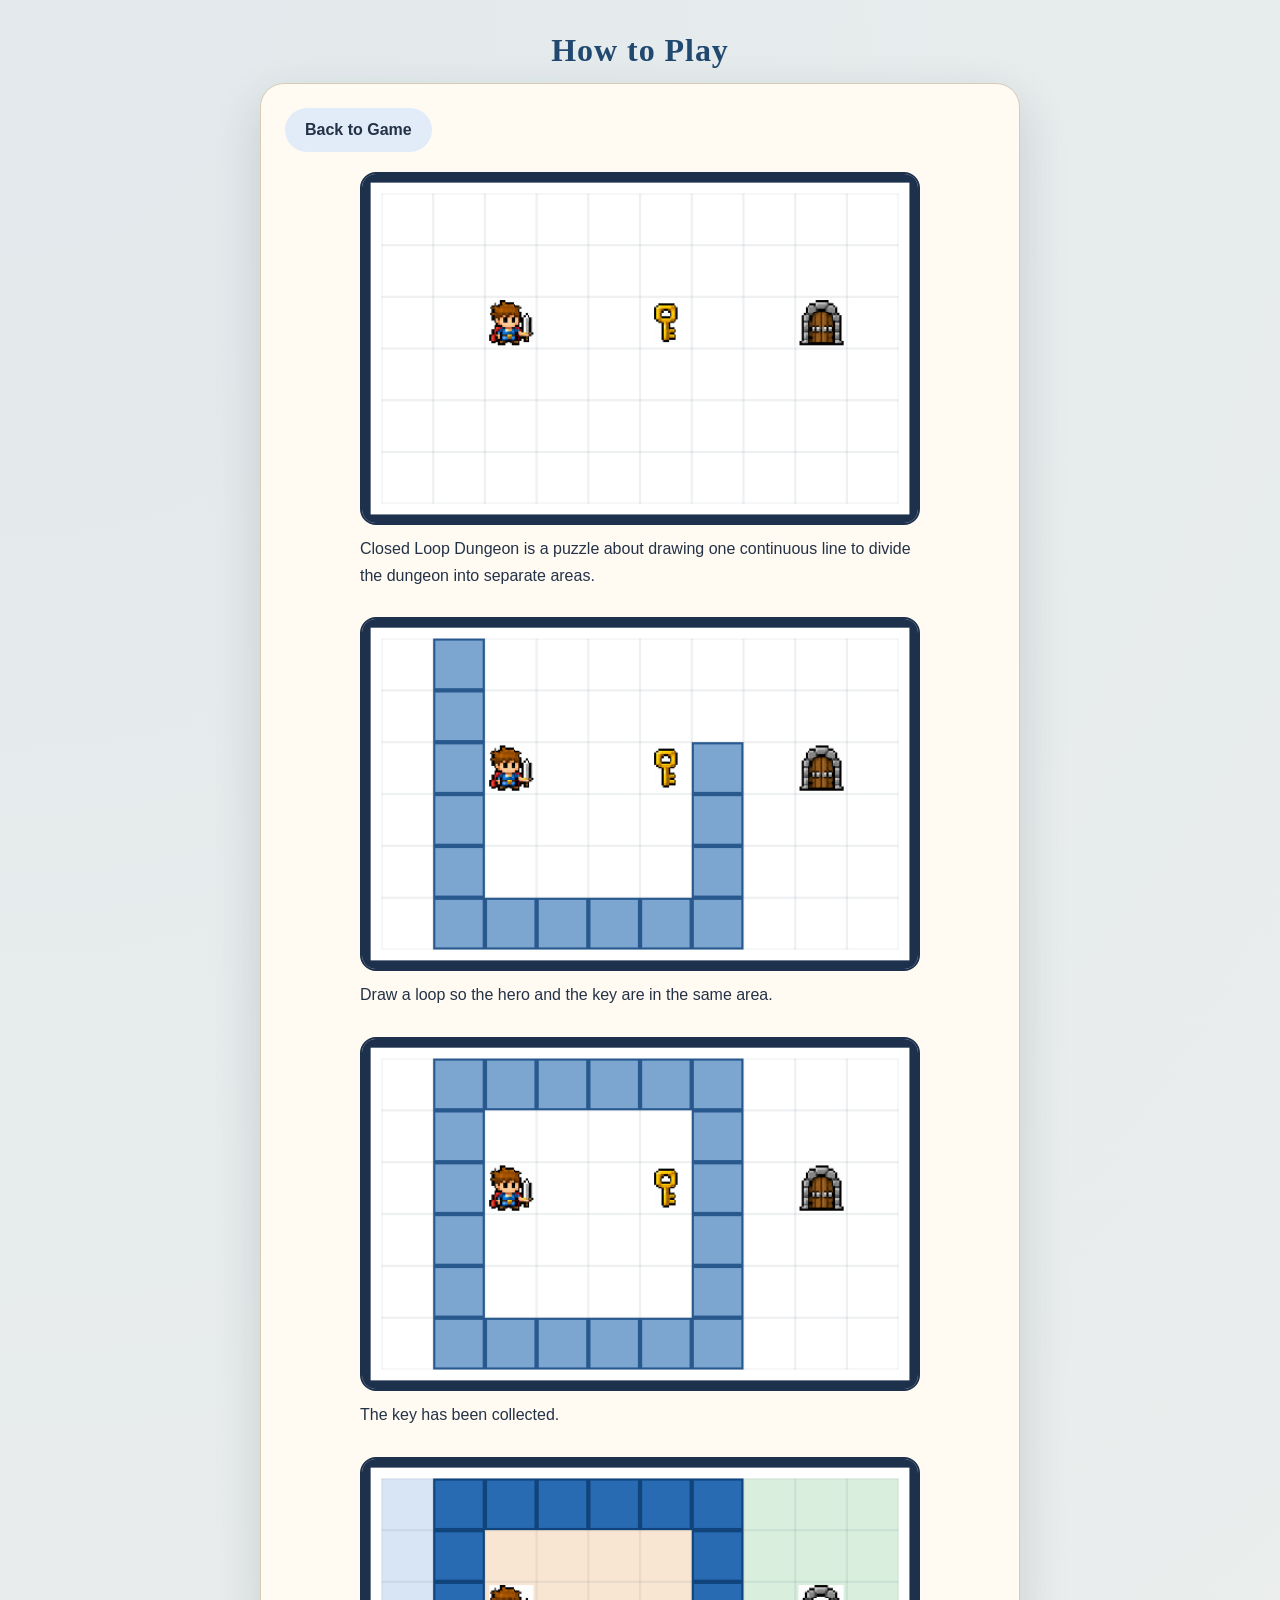
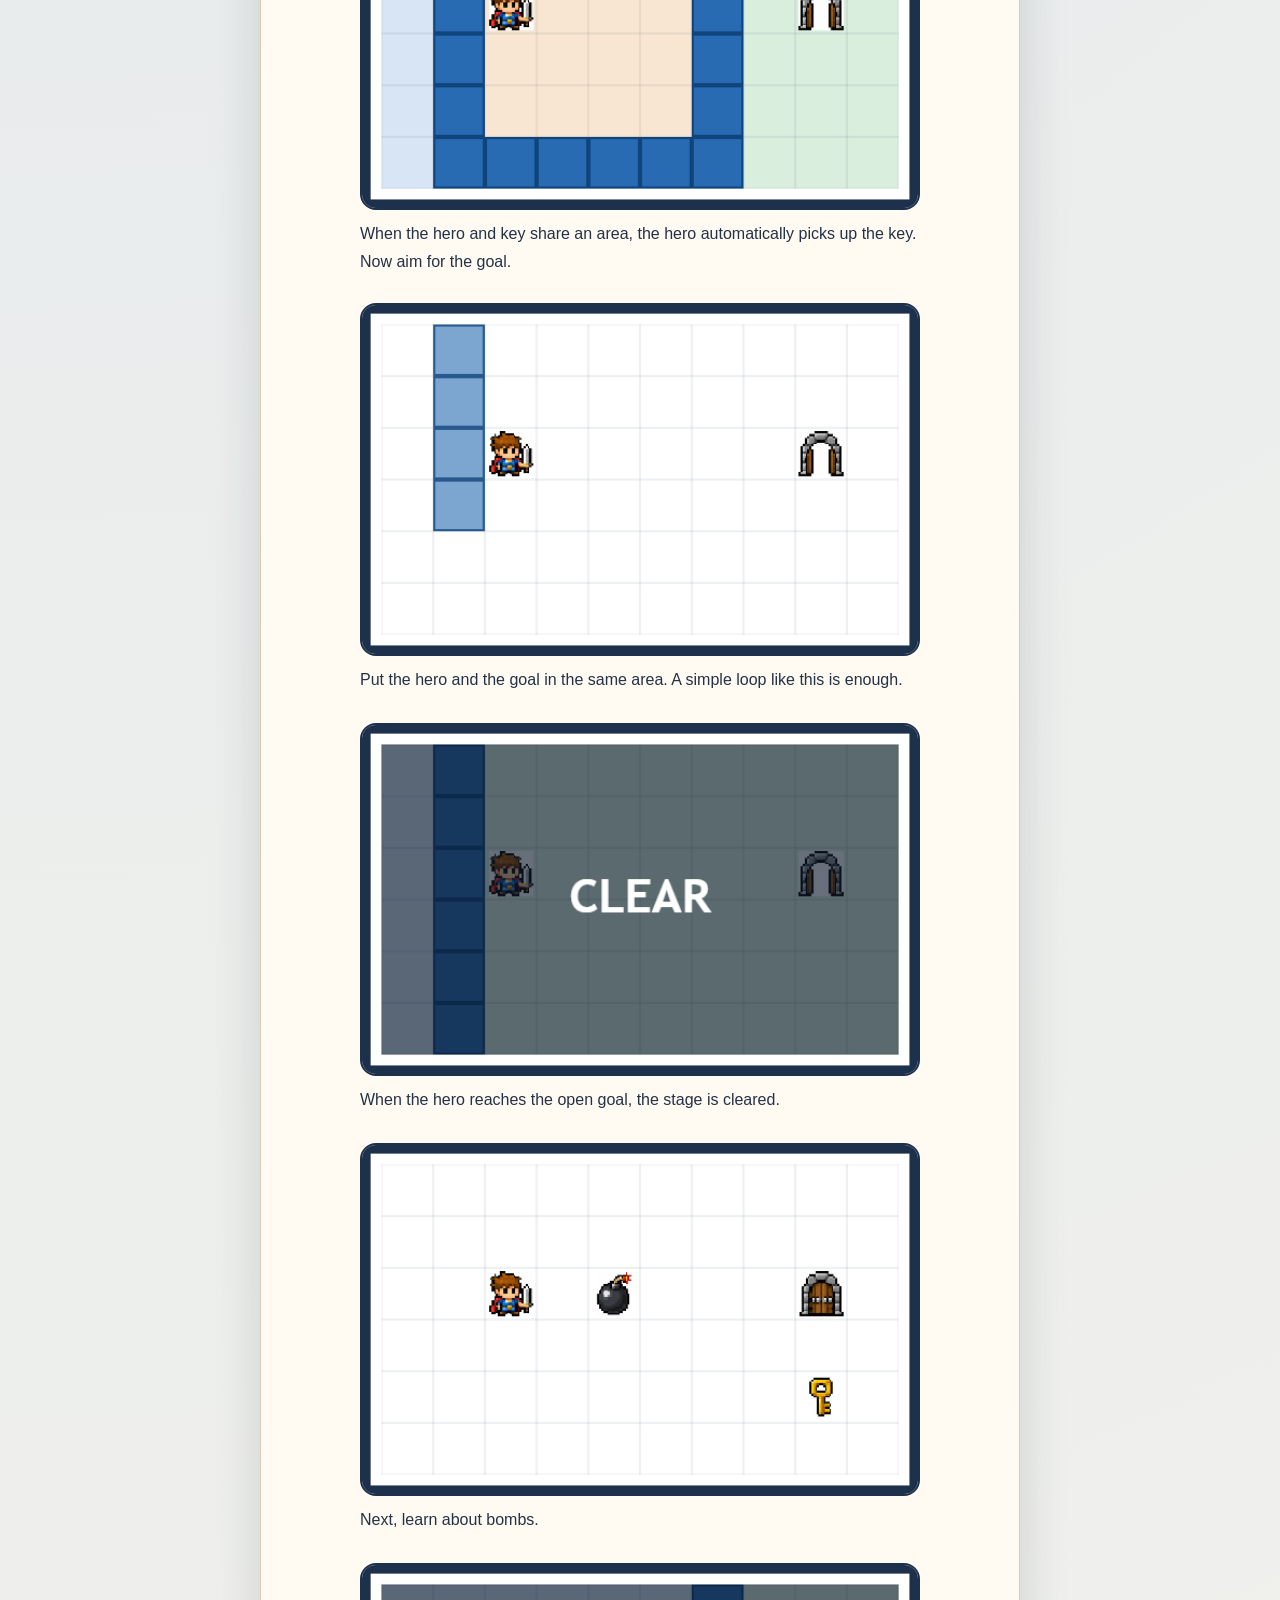
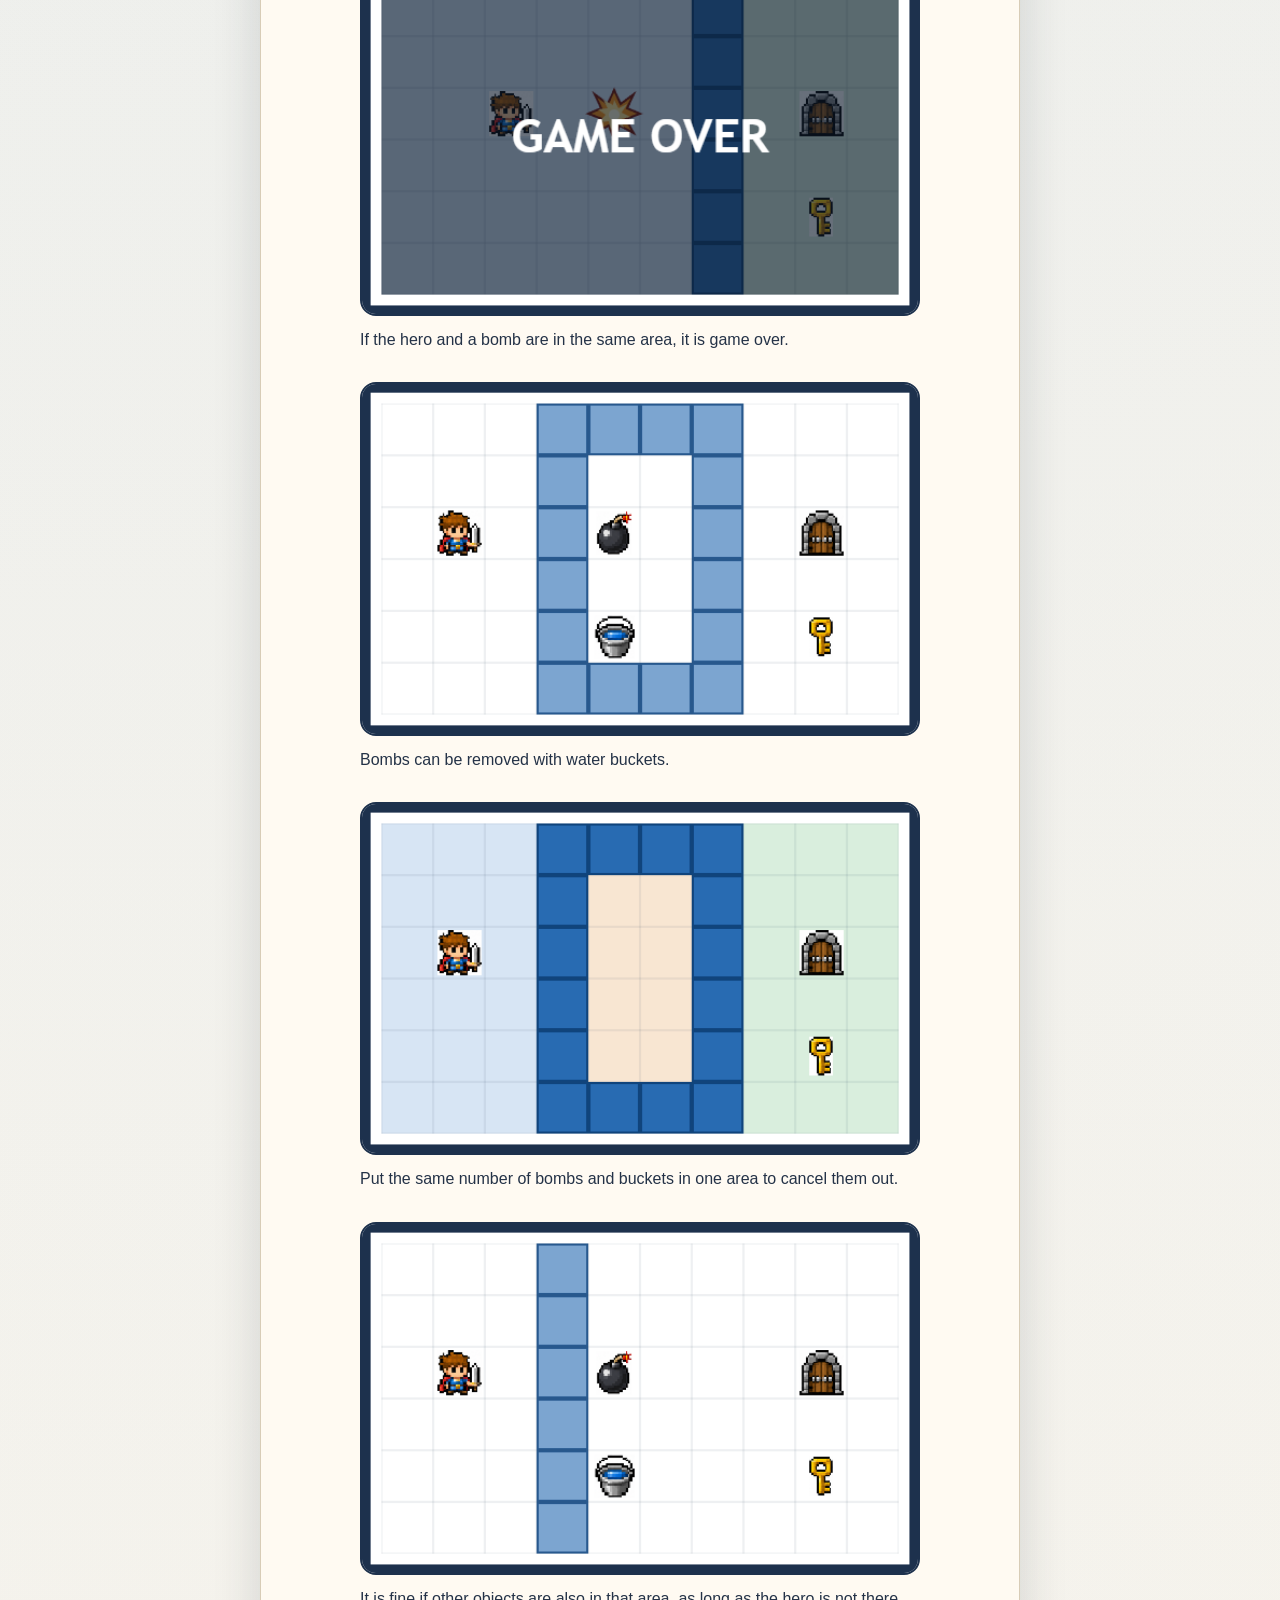
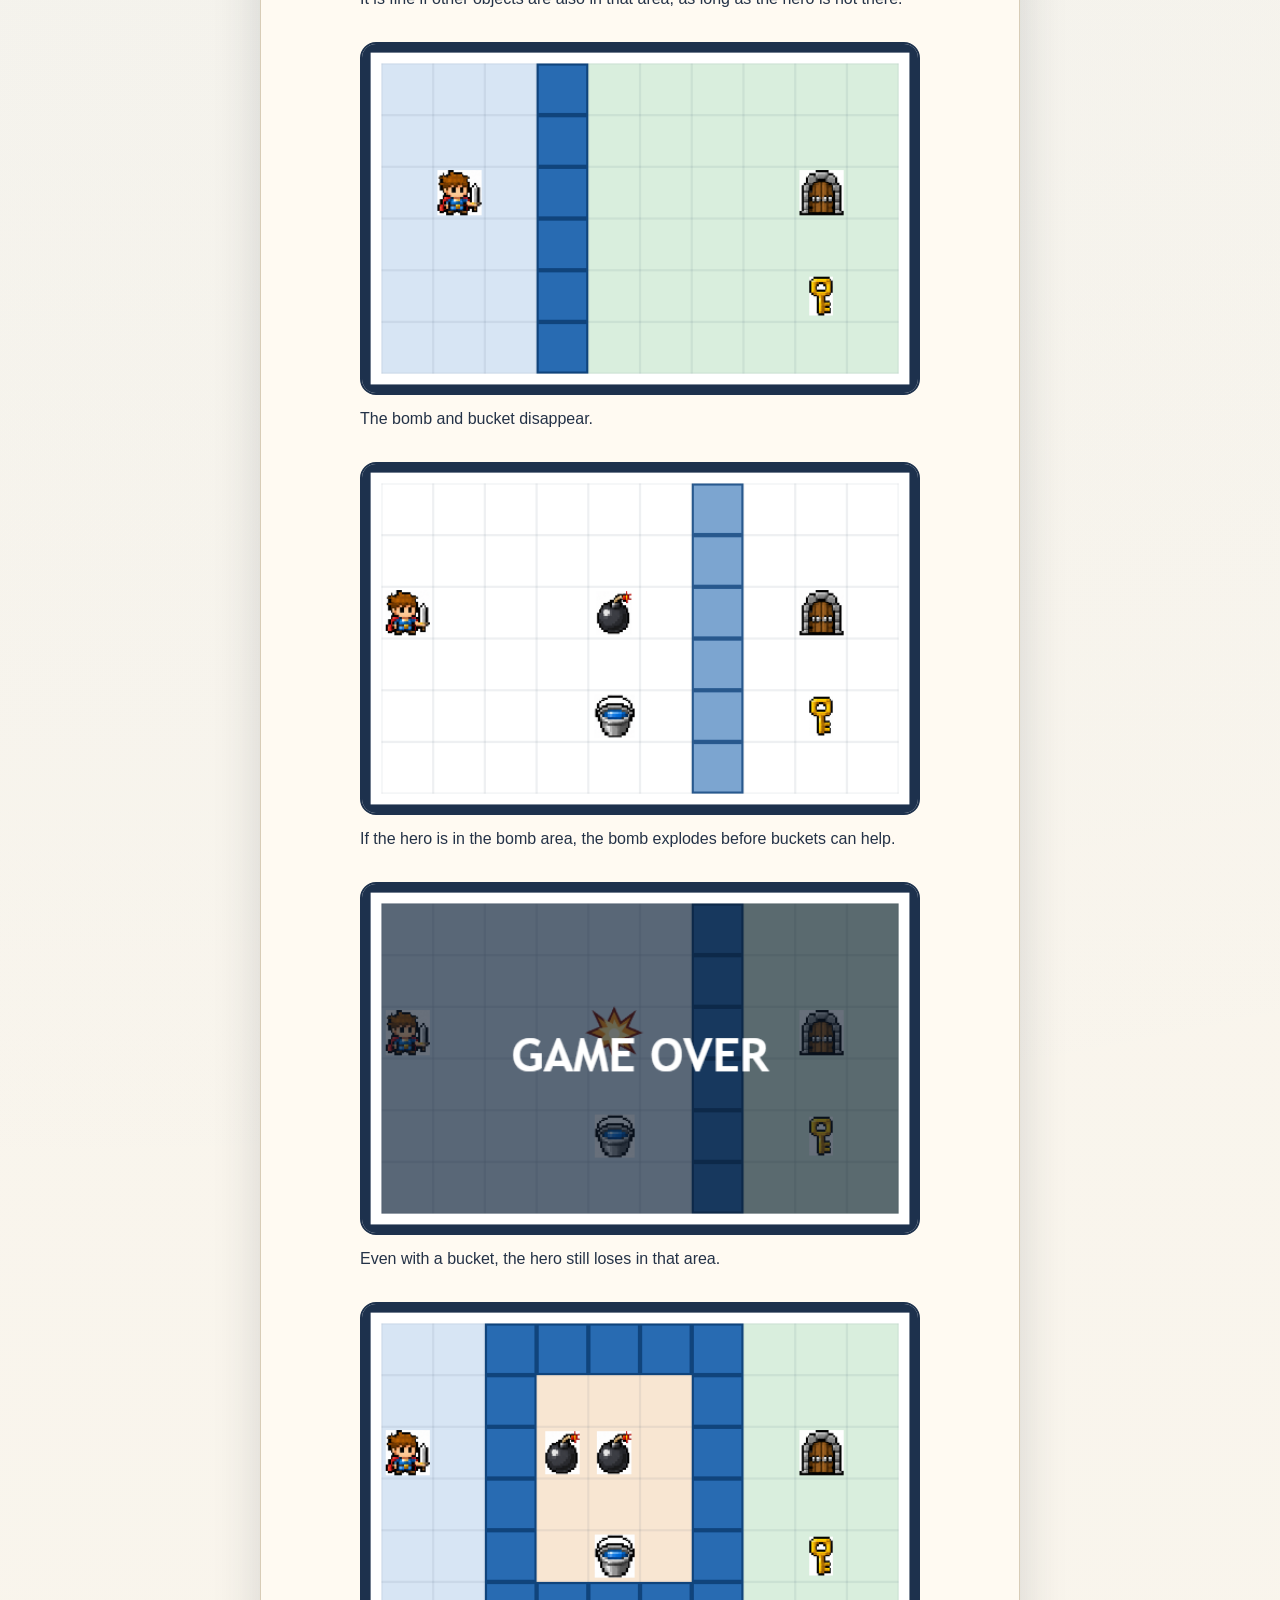
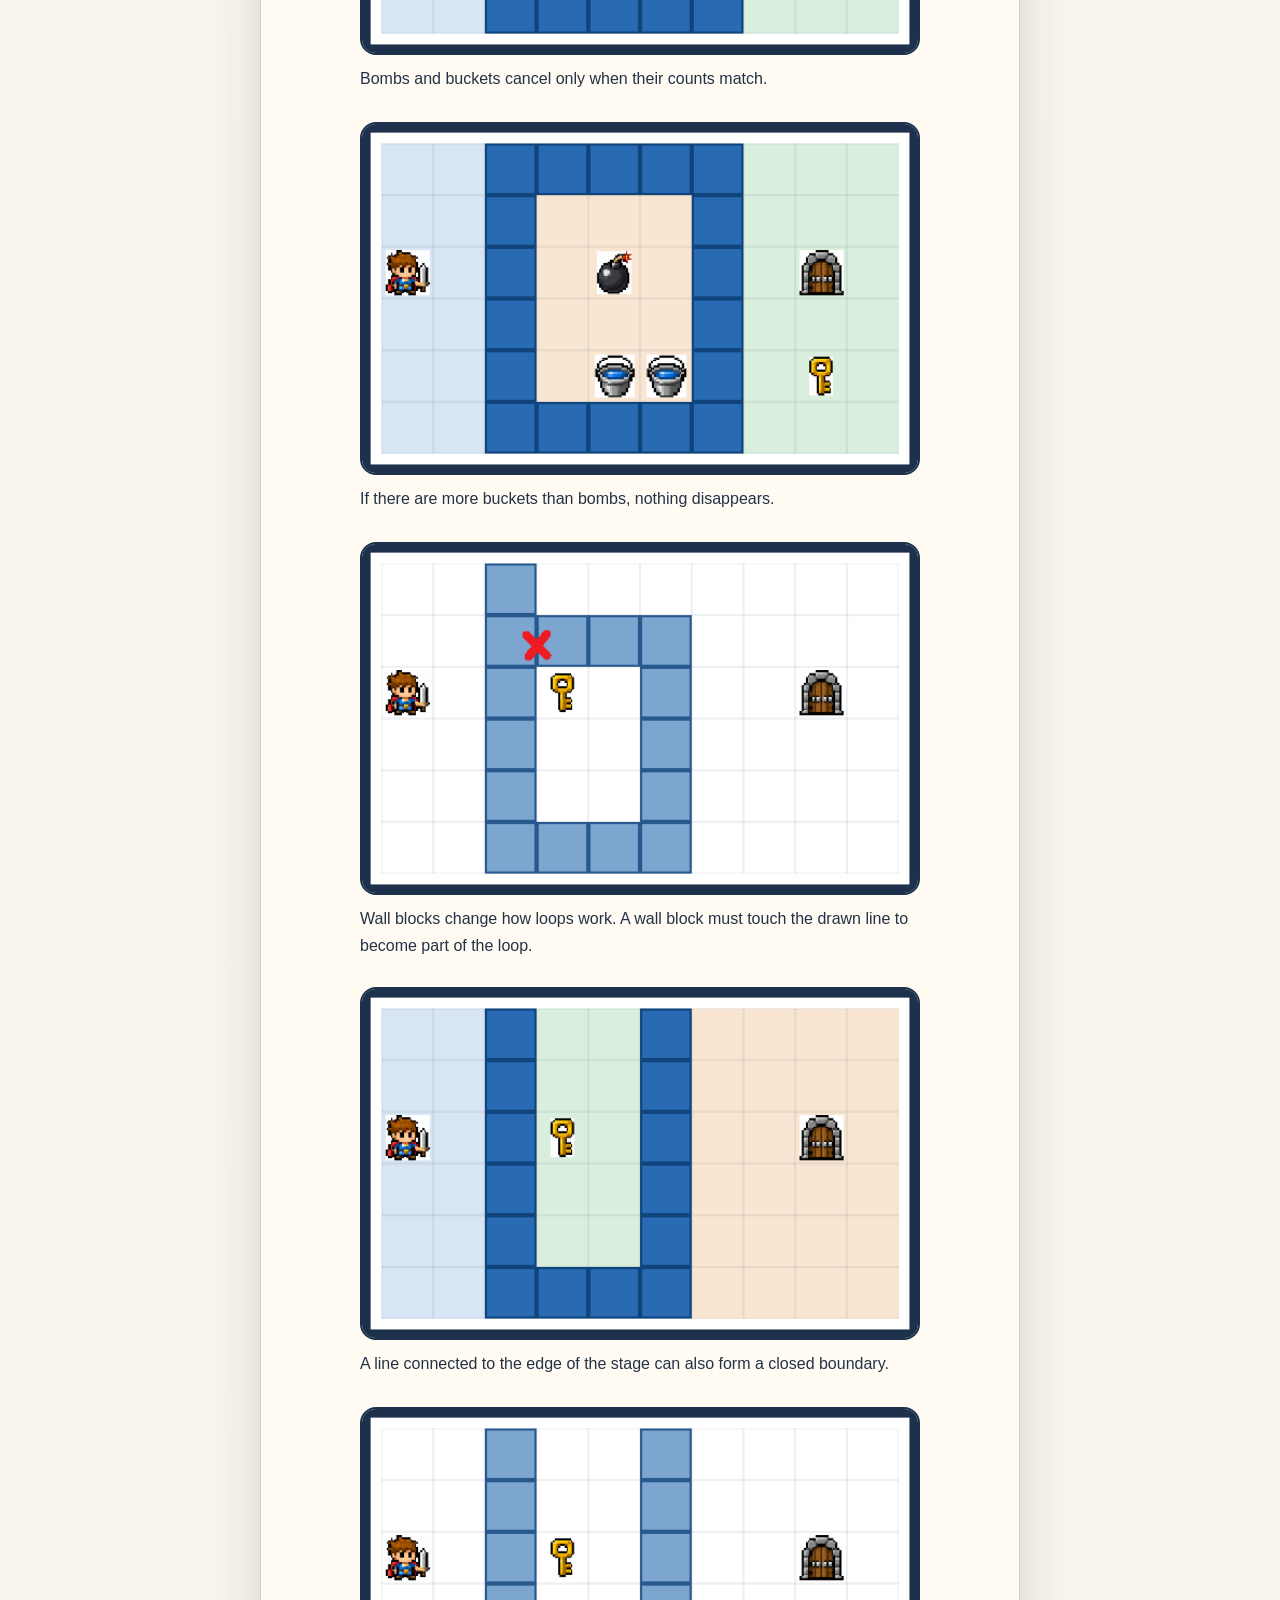
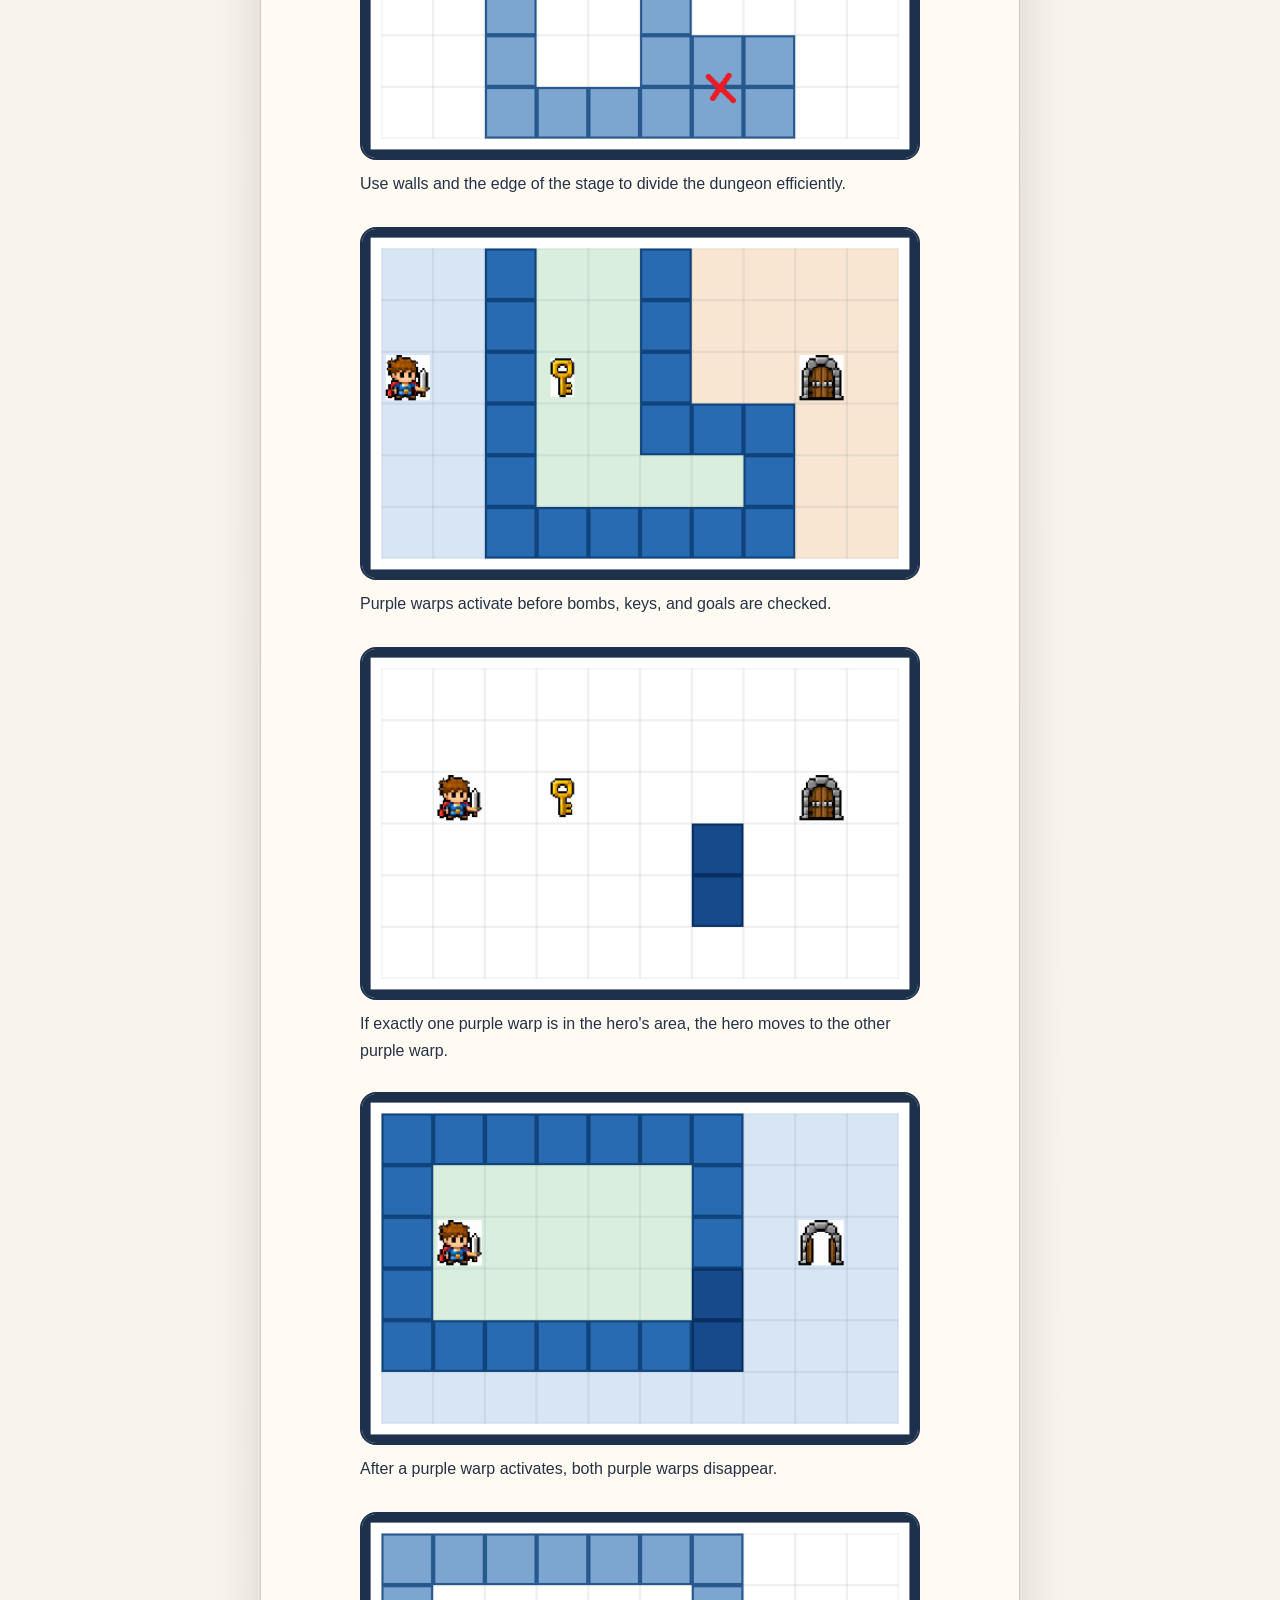
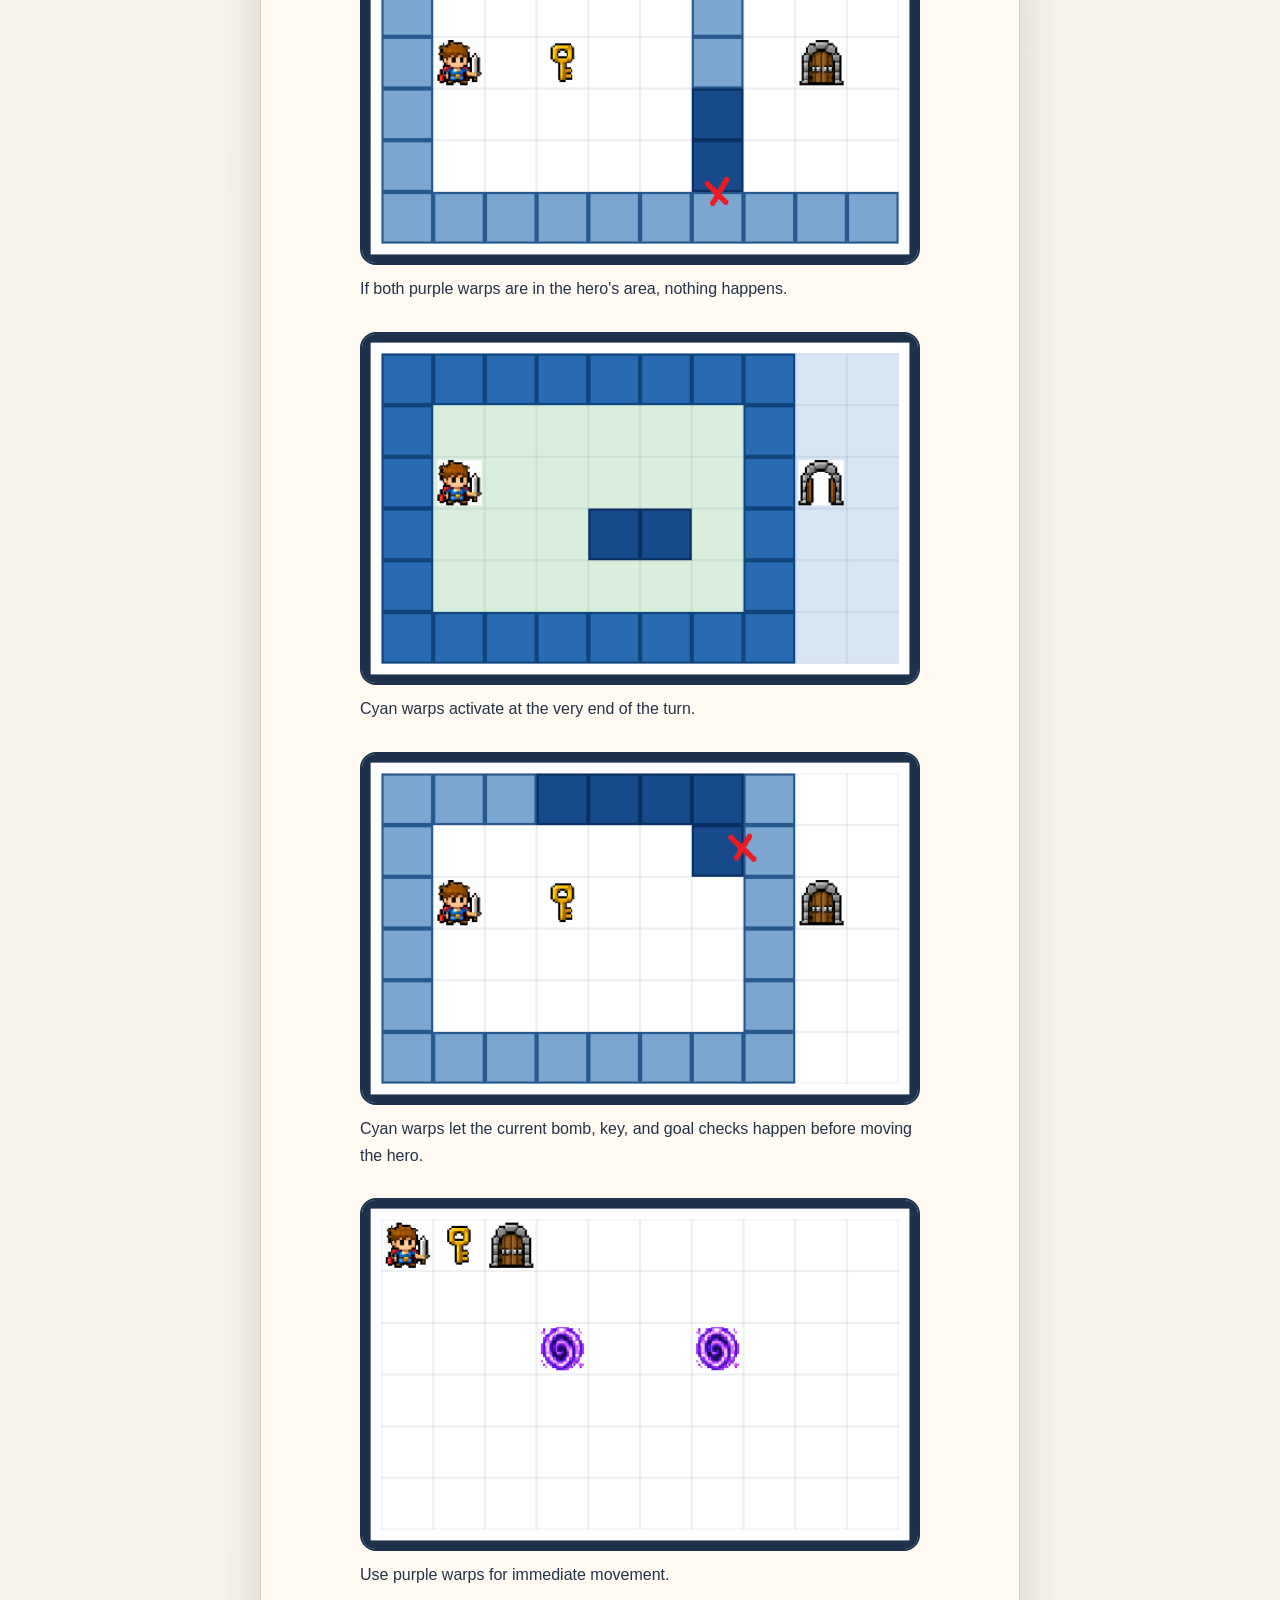
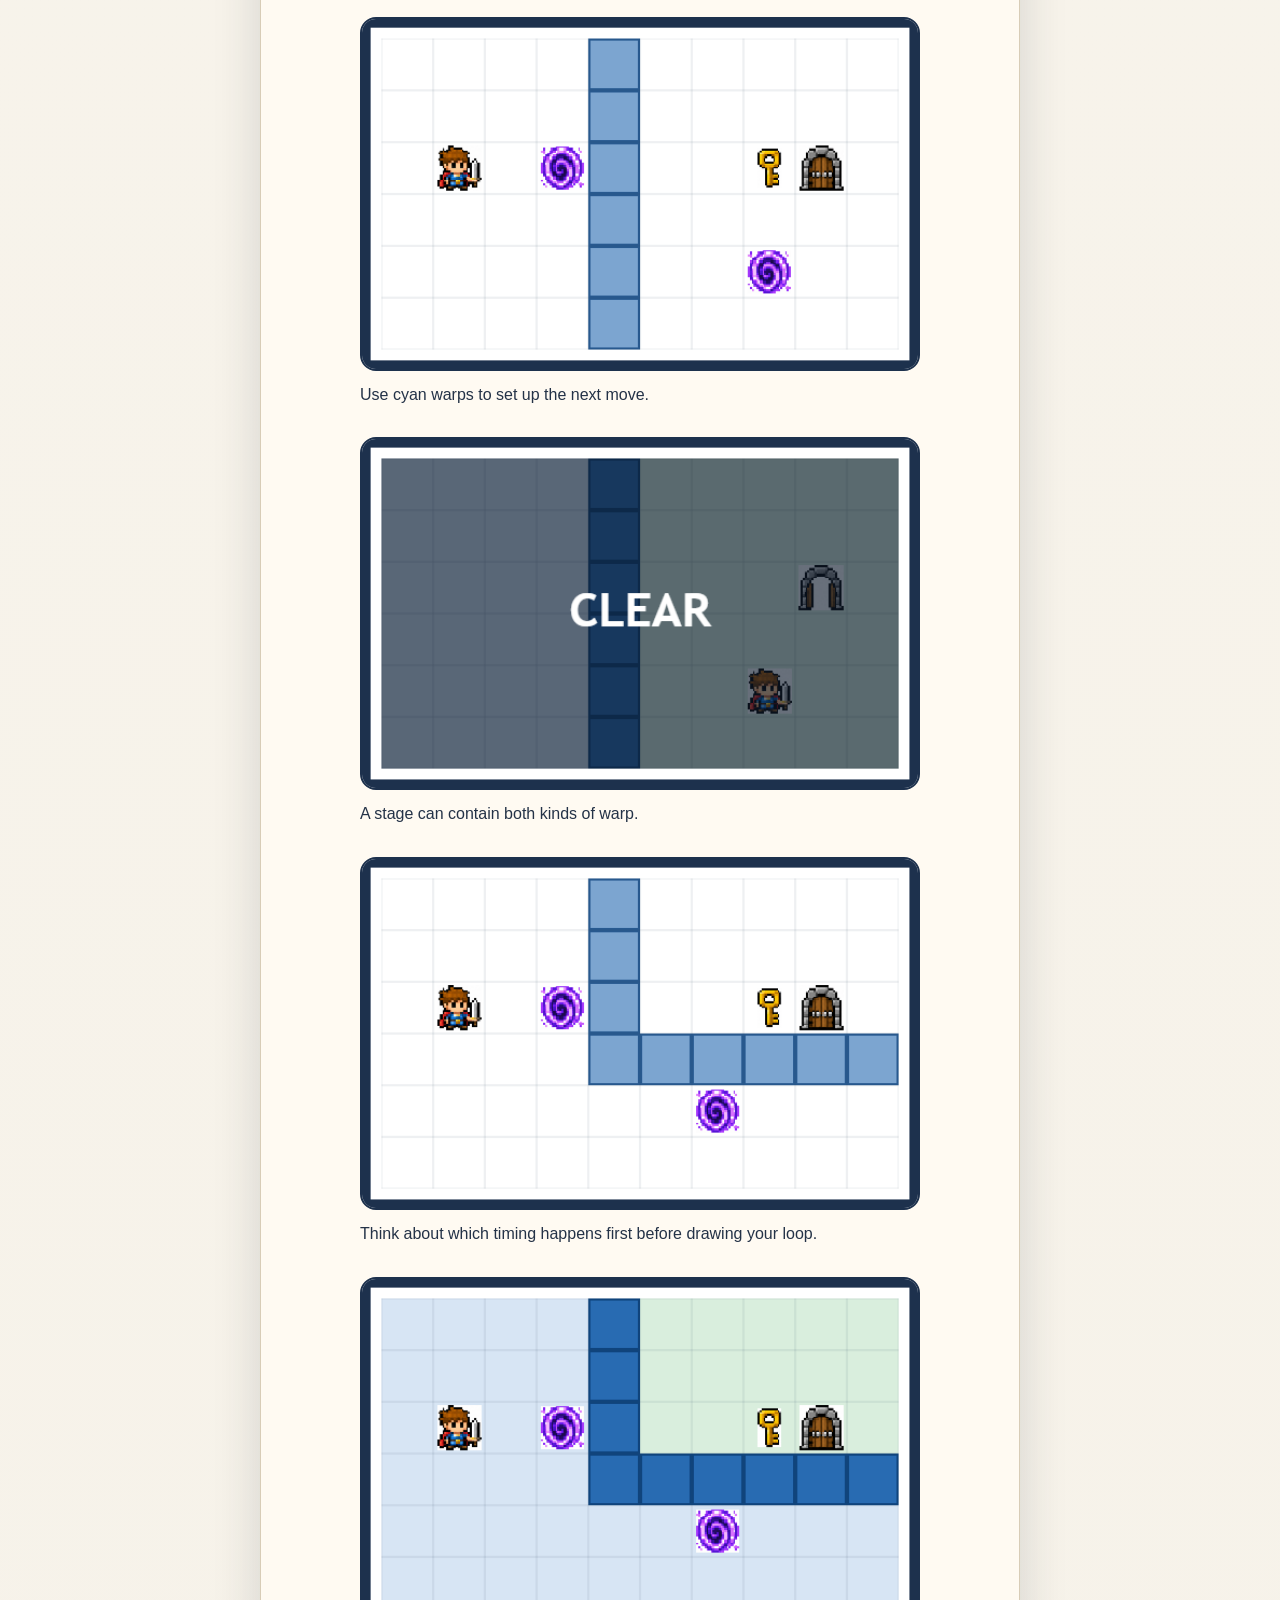
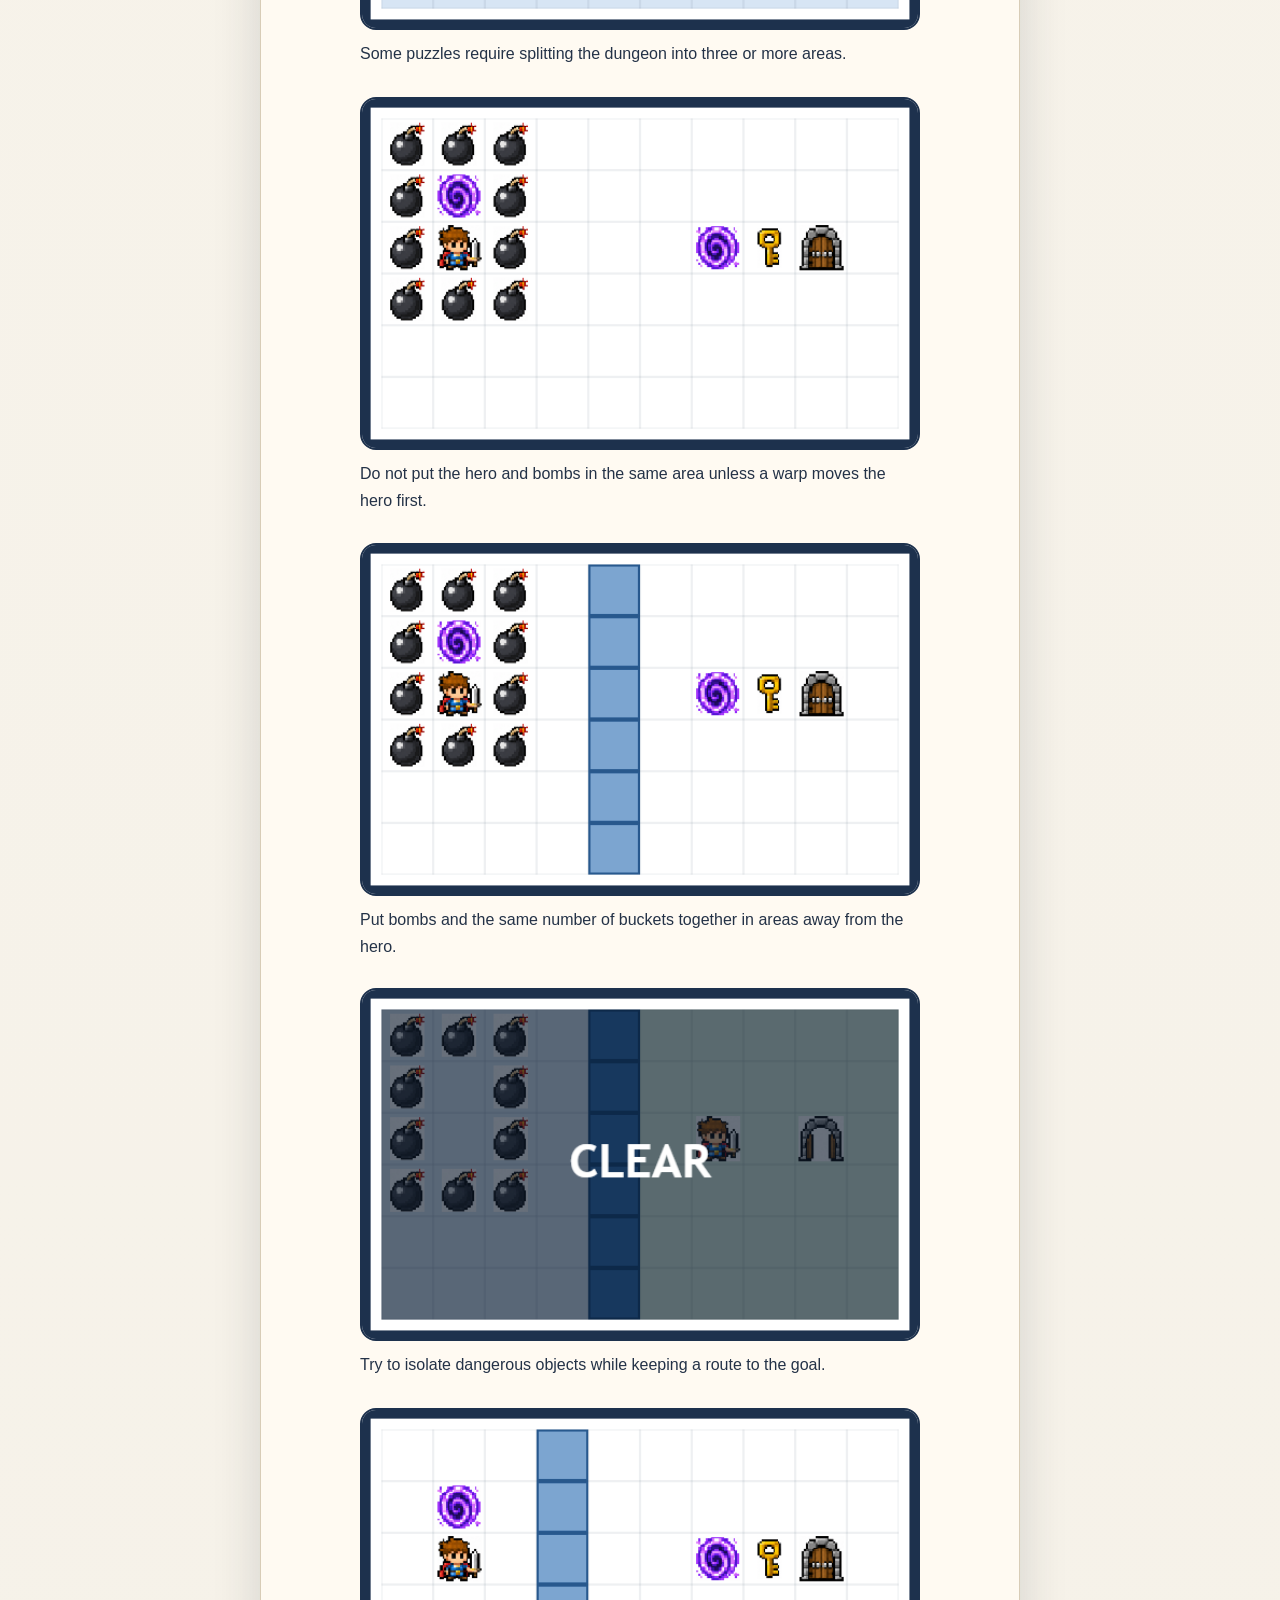
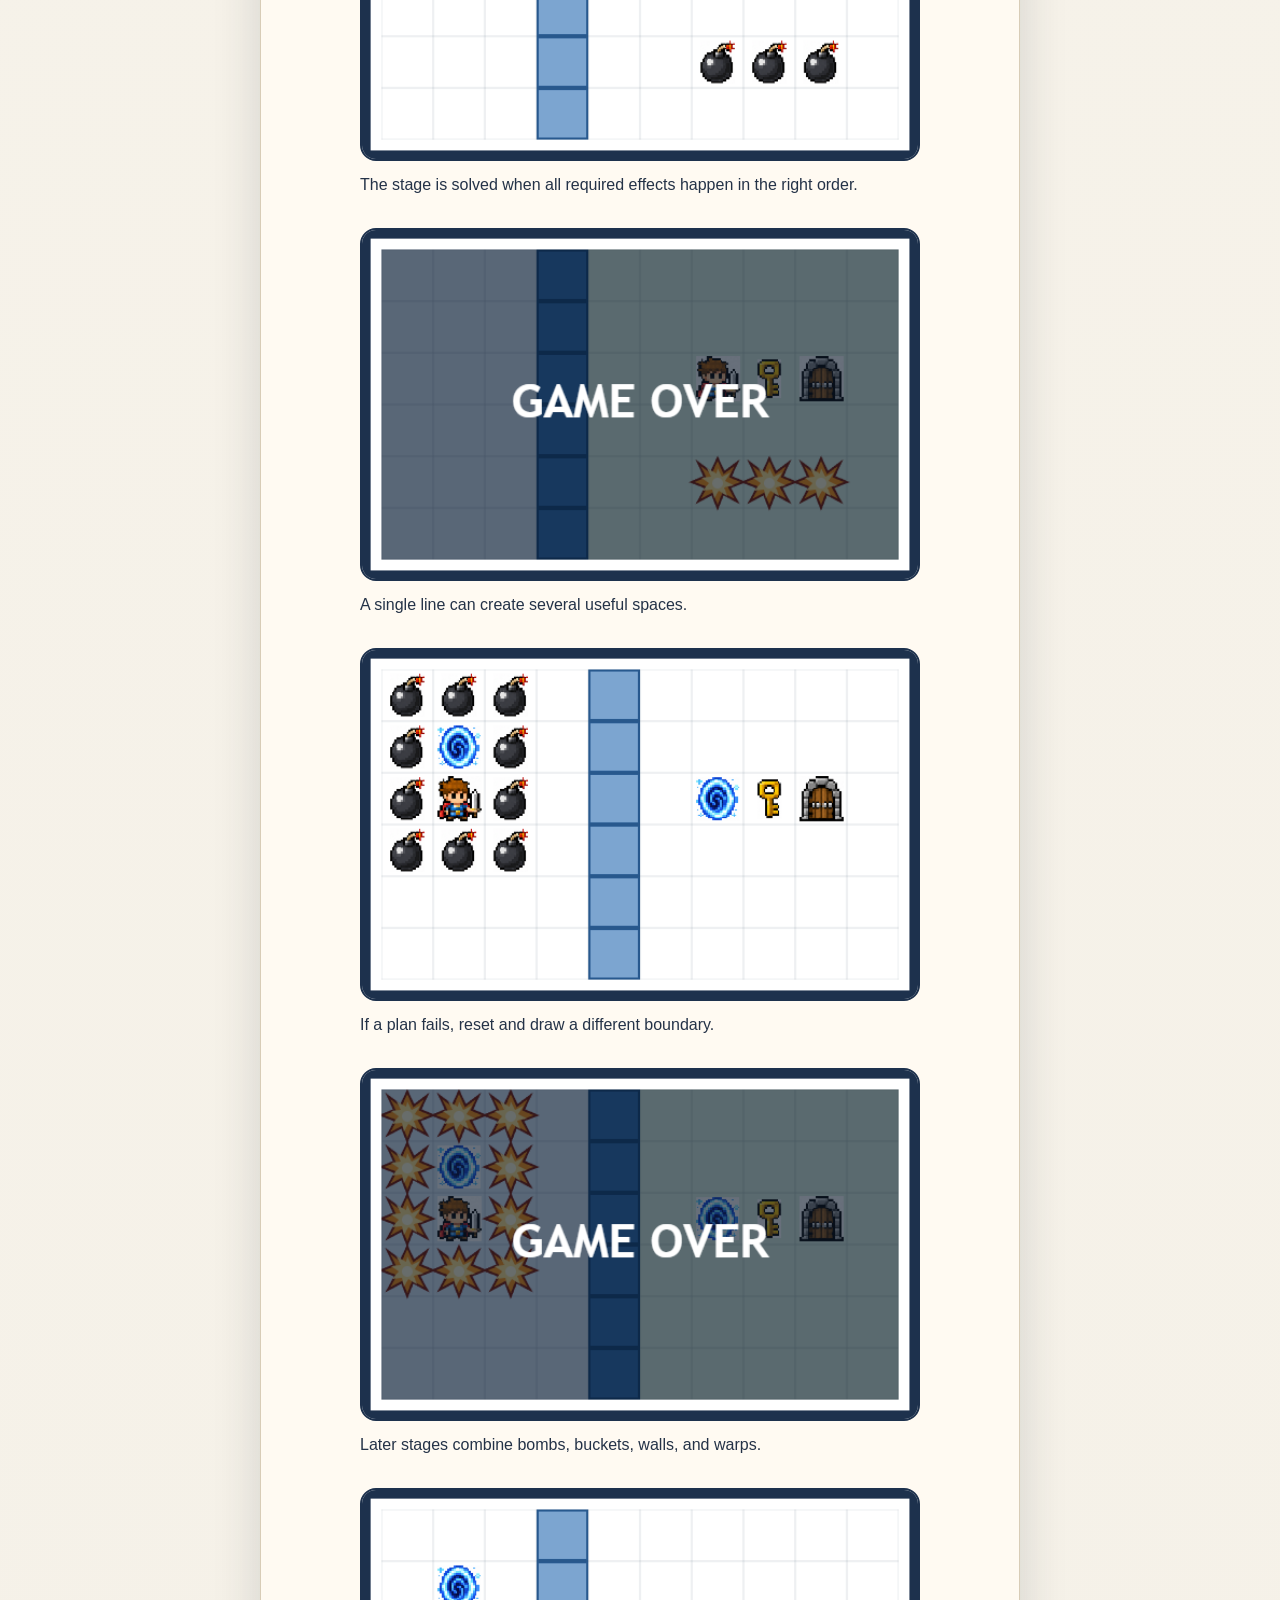
==== howto.html @ 31381723 "Add localized home and howto resume" ====
﻿<!DOCTYPE html>
<html lang="en">
<head>
  <meta charset="UTF-8">
  <meta name="viewport" content="width=device-width, initial-scale=1.0">
  <title>How to Play - Closed Loop Dungeon</title>
  <link rel="stylesheet" href="style.css">
</head>
<body>
  <main class="page howto-page">
    <h1 class="page-title">How to Play</h1>

    <section class="game-panel howto-panel">
      <header class="howto-header">
        <a id="backToGameLink" class="button-link secondary-button" href="index.html">Back to Game</a>
      </header>

      <div id="howtoSteps" class="howto-steps" aria-live="polite"></div>
    </section>
  </main>

  <script>
    const HOWTO_ENGLISH_TEXT = [
      "Closed Loop Dungeon is a puzzle about drawing one continuous line to divide the dungeon into separate areas.",
      "Draw a loop so the hero and the key are in the same area.",
      "The key has been collected.",
      "When the hero and key share an area, the hero automatically picks up the key. Now aim for the goal.",
      "Put the hero and the goal in the same area. A simple loop like this is enough.",
      "When the hero reaches the open goal, the stage is cleared.",
      "Next, learn about bombs.",
      "If the hero and a bomb are in the same area, it is game over.",
      "Bombs can be removed with water buckets.",
      "Put the same number of bombs and buckets in one area to cancel them out.",
      "It is fine if other objects are also in that area, as long as the hero is not there.",
      "The bomb and bucket disappear.",
      "If the hero is in the bomb area, the bomb explodes before buckets can help.",
      "Even with a bucket, the hero still loses in that area.",
      "Bombs and buckets cancel only when their counts match.",
      "If there are more buckets than bombs, nothing disappears.",
      "Wall blocks change how loops work. A wall block must touch the drawn line to become part of the loop.",
      "A line connected to the edge of the stage can also form a closed boundary.",
      "Use walls and the edge of the stage to divide the dungeon efficiently.",
      "Purple warps activate before bombs, keys, and goals are checked.",
      "If exactly one purple warp is in the hero's area, the hero moves to the other purple warp.",
      "After a purple warp activates, both purple warps disappear.",
      "If both purple warps are in the hero's area, nothing happens.",
      "Cyan warps activate at the very end of the turn.",
      "Cyan warps let the current bomb, key, and goal checks happen before moving the hero.",
      "Use purple warps for immediate movement.",
      "Use cyan warps to set up the next move.",
      "A stage can contain both kinds of warp.",
      "Think about which timing happens first before drawing your loop.",
      "Some puzzles require splitting the dungeon into three or more areas.",
      "Do not put the hero and bombs in the same area unless a warp moves the hero first.",
      "Put bombs and the same number of buckets together in areas away from the hero.",
      "Try to isolate dangerous objects while keeping a route to the goal.",
      "The stage is solved when all required effects happen in the right order.",
      "A single line can create several useful spaces.",
      "If a plan fails, reset and draw a different boundary.",
      "Later stages combine bombs, buckets, walls, and warps.",
      "Read the board first, then draw the loop.",
      "Good luck in the dungeon."
    ];

    function getInitialLanguage() {
      const queryLanguage = new URLSearchParams(location.search).get("lang");
      const savedLanguage = localStorage.getItem("closedLoopLanguage");
      const language = queryLanguage || savedLanguage || navigator.language;
      return String(language).toLowerCase().startsWith("ja") ? "ja" : "en";
    }

    const howtoLanguage = getInitialLanguage();

    function applyHowtoLanguage() {
      document.documentElement.lang = howtoLanguage;
      localStorage.setItem("closedLoopLanguage", howtoLanguage);
      document.querySelector(".page-title").textContent =
        howtoLanguage === "ja" ? "遊び方" : "How to Play";
      document.getElementById("backToGameLink").textContent =
        howtoLanguage === "ja" ? "ゲームに戻る" : "Back to Game";
      const shouldReturnToGame =
        new URLSearchParams(location.search).get("return") === "game";
      document.getElementById("backToGameLink").href = shouldReturnToGame
        ? `index.html?lang=${howtoLanguage}&resume=1`
        : `index.html?lang=${howtoLanguage}`;
    }

    function getStepText(step) {
      if (Array.isArray(step.text)) {
        return step.text.join("\n");
      }

      return step.text || "";
    }

    function readJsonWithXhr(path) {
      return new Promise((resolve, reject) => {
        if (typeof XMLHttpRequest !== "function") {
          reject(new Error("XMLHttpRequest is unavailable."));
          return;
        }

        const request = new XMLHttpRequest();
        request.overrideMimeType?.("application/json");
        request.open("GET", path, true);
        request.onload = () => {
          if (request.status !== 0 && (request.status < 200 || request.status >= 300)) {
            reject(new Error(`${path} could not be loaded.`));
            return;
          }

          try {
            resolve(JSON.parse(request.responseText));
          } catch (error) {
            reject(error);
          }
        };
        request.onerror = () => reject(new Error(`${path} could not be loaded.`));
        request.send();
      });
    }

    async function readJsonResource(path) {
      const response = await fetch(path).catch(() => null);
      if (response?.ok) {
        return response.json();
      }

      return readJsonWithXhr(path);
    }

    async function loadHowToSteps() {
      const stepsContainer = document.getElementById("howtoSteps");

      try {
        const data = await readJsonResource("tutorial/howto.json");
        const steps = Array.isArray(data.steps) ? data.steps : [];
        stepsContainer.replaceChildren(
          ...steps.map((step, index) => {
            const originalText = getStepText(step);
            const localizedText =
              howtoLanguage === "en" ? HOWTO_ENGLISH_TEXT[index] || originalText : originalText;
            const article = document.createElement("article");
            article.className = "howto-step";

            const image = document.createElement("img");
            image.src = `tutorial/${step.image}`;
            image.alt = localizedText || `How to Play ${index + 1}`;
            image.loading = "lazy";

            const caption = document.createElement("p");
            caption.textContent =
              localizedText ||
              (howtoLanguage === "ja" ? "ここに説明文を書いてください。" : "Add an explanation here.");

            article.append(image, caption);
            return article;
          })
        );
      } catch (error) {
        stepsContainer.textContent = error.message;
      }
    }

    applyHowtoLanguage();
    void loadHowToSteps();
  </script>
</body>
</html>
---- style.css ----
:root {
  --bg: #f5f1e8;
  --panel: #fffaf2;
  --panel-border: #d8ccb7;
  --text: #243247;
  --muted: #6f7c8c;
  --accent: #15589a;
  --accent-soft: rgba(32, 104, 179, 0.18);
  --button: #173554;
  --button-hover: #0f2740;
  --shadow: rgba(34, 42, 58, 0.16);
}

* {
  box-sizing: border-box;
}

body {
  margin: 0;
  min-height: 100vh;
  background:
    radial-gradient(circle at top left, rgba(50, 134, 214, 0.12), transparent 36%),
    linear-gradient(180deg, #fbf7ef 0%, var(--bg) 100%);
  color: var(--text);
  font-family: "Trebuchet MS", "Segoe UI", sans-serif;
}

.page {
  display: flex;
  flex-direction: column;
  align-items: center;
  min-height: 100vh;
  padding: 32px 16px;
}

.page-title {
  margin: 0 0 14px;
  color: #21486f;
  font-family: "Comic Sans MS", "Trebuchet MS", cursive;
  font-size: clamp(1.35rem, 3vw, 2rem);
  font-weight: 700;
  letter-spacing: 0.03em;
  text-align: center;
}

.game-panel {
  width: min(100%, 980px);
  padding: 24px;
  border: 1px solid var(--panel-border);
  border-radius: 24px;
  background: var(--panel);
  box-shadow: 0 18px 48px var(--shadow);
}

.home-panel {
  max-width: 760px;
}

.home-layout {
  display: grid;
  gap: 24px;
}

.home-copy h2 {
  margin: 0;
  color: #173554;
  font-size: clamp(2rem, 7vw, 4.2rem);
  line-height: 1;
}

.home-kicker {
  margin: 0 0 10px;
  color: var(--accent);
  font-weight: 700;
  text-transform: uppercase;
}

.home-copy p {
  max-width: 560px;
  margin: 14px 0 0;
  color: var(--muted);
  line-height: 1.7;
}

.home-actions {
  display: flex;
  align-items: stretch;
  gap: 12px;
  flex-wrap: wrap;
}

.language-field {
  display: inline-flex;
  align-items: center;
  gap: 8px;
  min-height: 44px;
  padding: 8px 12px;
  border: 1px solid rgba(29, 49, 77, 0.14);
  border-radius: 999px;
  background: rgba(255, 255, 255, 0.88);
  font-weight: 700;
}

.panel-header {
  margin-bottom: 14px;
}

.panel-action-row {
  display: flex;
  justify-content: flex-start;
  margin-bottom: 10px;
}

#gameCanvas {
  display: block;
  width: min(100%, 720px);
  max-width: 100%;
  height: auto;
  margin: 0 auto;
  border: 2px solid #1d314d;
  border-radius: 16px;
  background: linear-gradient(180deg, #f8fbfd 0%, #ecf3f8 100%);
  box-shadow: inset 0 0 0 1px rgba(20, 55, 90, 0.08);
  cursor:
    url("data:image/svg+xml,%3Csvg xmlns='http://www.w3.org/2000/svg' width='28' height='28' viewBox='0 0 28 28'%3E%3Cg fill='none' stroke-linecap='round'%3E%3Cpath d='M14 2v24M2 14h24' stroke='%23ffffff' stroke-width='4'/%3E%3Cpath d='M14 2v24M2 14h24' stroke='%230f2740' stroke-width='2'/%3E%3Ccircle cx='14' cy='14' r='3.5' stroke='%23ffffff' stroke-width='4'/%3E%3Ccircle cx='14' cy='14' r='3.5' stroke='%230f2740' stroke-width='2'/%3E%3C/g%3E%3C/svg%3E")
      14 14,
    crosshair;
  touch-action: none;
  -webkit-user-select: none;
  user-select: none;
}

.hud {
  margin-top: 18px;
}

.instructions {
  margin: 0 0 14px;
  color: var(--muted);
  line-height: 1.6;
}

.status-grid {
  display: grid;
  gap: 10px;
  grid-template-columns: repeat(auto-fit, minmax(180px, 1fr));
  margin-bottom: 16px;
}

.status-grid p {
  display: flex;
  justify-content: space-between;
  align-items: center;
  gap: 12px;
  margin: 0;
  padding: 12px 14px;
  border: 1px solid rgba(29, 49, 77, 0.12);
  border-radius: 14px;
  background: rgba(255, 255, 255, 0.88);
}

.label {
  font-weight: 700;
}

.button-row {
  display: flex;
  gap: 12px;
  flex-wrap: wrap;
}

.button-row[hidden] {
  display: none;
}

.mode-row {
  margin-bottom: 14px;
}

.stage-info {
  margin: 16px 0 0;
  padding: 12px 14px;
  border: 1px solid rgba(29, 49, 77, 0.12);
  border-radius: 14px;
  background: rgba(255, 255, 255, 0.88);
  color: var(--muted);
  line-height: 1.6;
  white-space: pre-line;
}

button {
  appearance: none;
  border: 0;
  border-radius: 999px;
  padding: 12px 20px;
  background: var(--button);
  color: #fff;
  font: inherit;
  font-weight: 700;
  cursor: pointer;
  transition: background-color 0.16s ease, transform 0.16s ease;
}

button:hover,
.button-link:hover {
  background: var(--button-hover);
  transform: translateY(-1px);
}

button:active,
.button-link:active {
  transform: translateY(0);
}

button.is-active {
  background: var(--accent);
  box-shadow: inset 0 0 0 1px rgba(255, 255, 255, 0.18);
}

button:disabled {
  background: #97a3b3;
  cursor: not-allowed;
  transform: none;
}

.secondary-button {
  background: #e2ecf8;
  color: var(--text);
}

.secondary-button:hover {
  background: #d2e2f3;
}

.button-link {
  display: inline-flex;
  align-items: center;
  justify-content: center;
  min-height: 44px;
  border-radius: 999px;
  padding: 12px 20px;
  background: var(--button);
  color: #fff;
  font: inherit;
  font-weight: 700;
  text-decoration: none;
  cursor: pointer;
  transition: background-color 0.16s ease, transform 0.16s ease;
}

.button-link.secondary-button {
  background: #e2ecf8;
  color: var(--text);
}

.button-link.secondary-button:hover {
  background: #d2e2f3;
}

.howto-panel {
  max-width: 760px;
}

.howto-header {
  display: flex;
  justify-content: flex-start;
  margin-bottom: 20px;
}

.howto-steps {
  display: grid;
  gap: 28px;
}

.howto-step {
  margin: 0;
}

.howto-step img {
  display: block;
  width: 100%;
  max-width: 560px;
  height: auto;
  margin: 0 auto;
  border: 2px solid #1d314d;
  border-radius: 16px;
  background: #ffffff;
}

.howto-step p {
  max-width: 560px;
  min-height: 1.8em;
  margin: 10px auto 0;
  color: var(--text);
  line-height: 1.7;
  white-space: pre-line;
}

.tutorial-row {
  margin-top: 12px;
}

.stage-loader {
  margin-bottom: 14px;
  padding: 14px;
  border: 1px solid rgba(29, 49, 77, 0.12);
  border-radius: 14px;
  background: rgba(255, 255, 255, 0.88);
}

.top-stage-loader {
  margin-top: 0;
  margin-bottom: 0;
  padding: 6px 8px;
}

.top-stage-loader-row {
  flex-wrap: nowrap;
  justify-content: flex-start;
  gap: 4px;
  align-items: center;
  font-size: 0.78rem;
}

.stage-loader-row,
.maker-export-row {
  display: flex;
  gap: 10px;
  flex-wrap: wrap;
  align-items: center;
}

.stage-field {
  display: flex;
  align-items: center;
  gap: 4px;
  font-weight: 700;
  color: var(--text);
  margin: 0;
}

.stage-row-label {
  flex: 0 0 auto;
  font-weight: 700;
  color: var(--text);
  white-space: nowrap;
  font-size: 0.78rem;
}

.stage-field input,
.stage-field select {
  width: 68px;
  min-width: 0;
  padding: 5px 6px;
  border: 1px solid rgba(29, 49, 77, 0.2);
  border-radius: 12px;
  background: #ffffff;
  color: var(--text);
  font: inherit;
  font-size: 0.78rem;
}

.top-stage-loader-row .stage-field {
  flex: 0 1 auto;
}

.top-stage-loader-row button {
  flex: 0 0 auto;
  width: auto;
  min-width: 0;
  padding: 8px 10px;
  font-size: 0.76rem;
  white-space: nowrap;
}

.status-text {
  margin: 10px 0 0;
  color: var(--muted);
  line-height: 1.5;
}

.status-text.is-error {
  color: #a11d33;
}

.rules-panel {
  width: min(100%, 980px);
}

.rules-header {
  display: flex;
  justify-content: space-between;
  align-items: flex-start;
  gap: 16px;
  margin-bottom: 18px;
}

.rules-kicker {
  margin: 0 0 6px;
  color: var(--accent);
  font-size: 0.78rem;
  font-weight: 700;
  letter-spacing: 0.08em;
  text-transform: uppercase;
}

.rules-header h2 {
  margin: 0;
  font-size: clamp(1.4rem, 3vw, 2rem);
}

.rules-lead {
  margin-bottom: 18px;
  padding: 16px 18px;
  border-radius: 18px;
  background: linear-gradient(180deg, rgba(227, 239, 251, 0.9), rgba(255, 255, 255, 0.95));
  border: 1px solid rgba(29, 49, 77, 0.1);
}

.rules-lead p {
  margin: 0;
  line-height: 1.8;
}

.rules-grid {
  display: grid;
  grid-template-columns: repeat(auto-fit, minmax(220px, 1fr));
  gap: 14px;
}

.rule-card {
  padding: 16px;
  border: 1px solid rgba(29, 49, 77, 0.12);
  border-radius: 18px;
  background: rgba(255, 255, 255, 0.9);
}

.rule-card h3 {
  margin: 0 0 8px;
  font-size: 1rem;
}

.rule-card p {
  margin: 0;
  color: var(--muted);
  line-height: 1.7;
}

.rule-icon {
  width: 72px;
  height: 72px;
  margin-bottom: 12px;
  border-radius: 18px;
  background-color: #edf4fb;
  box-shadow: inset 0 0 0 1px rgba(20, 55, 90, 0.08);
}

.rule-sprite-icon {
  display: block;
  padding: 8px;
}

.sprite-loop {
  background-image: none;
  position: relative;
}

.sprite-loop::before,
.sprite-loop::after {
  content: "";
  position: absolute;
  inset: 14px;
  border-radius: 16px;
}

.sprite-loop::before {
  background: rgba(32, 104, 179, 0.18);
  border: 6px solid #1d5ea6;
}

.sprite-loop::after {
  inset: 24px;
  background: #edf4fb;
  border-radius: 10px;
}

.rules-notes {
  margin-top: 18px;
  padding: 18px;
  border-radius: 18px;
  background: rgba(255, 255, 255, 0.88);
  border: 1px solid rgba(29, 49, 77, 0.12);
}

.rules-notes h3 {
  margin: 0 0 10px;
}

.rules-notes ul {
  margin: 0;
  padding-left: 1.2rem;
  color: var(--muted);
  line-height: 1.75;
}

.maker-panel {
  margin-top: 12px;
  padding: 16px;
  border: 1px solid rgba(29, 49, 77, 0.12);
  border-radius: 16px;
  background: rgba(255, 255, 255, 0.92);
}

.maker-size-row,
.maker-palette,
.maker-action-row {
  display: flex;
  gap: 10px;
  flex-wrap: wrap;
}

.maker-palette,
.maker-action-row {
  margin-top: 12px;
}

.maker-export-row {
  margin-top: 12px;
}

.maker-field {
  display: flex;
  align-items: center;
  gap: 8px;
  font-weight: 700;
  color: var(--text);
}

.maker-field input {
  width: 88px;
  padding: 10px 12px;
  border: 1px solid rgba(29, 49, 77, 0.2);
  border-radius: 12px;
  background: #ffffff;
  color: var(--text);
  font: inherit;
}

.maker-tool {
  background: #e6eef7;
  color: var(--text);
}

.maker-tool:hover {
  background: #d7e5f4;
}

.maker-tool.is-active {
  background: var(--accent);
  color: #ffffff;
}

.maker-hint {
  margin: 12px 0 0;
  color: var(--muted);
  line-height: 1.6;
}

.maker-json-output {
  width: 100%;
  min-height: 180px;
  margin-top: 12px;
  padding: 12px 14px;
  border: 1px solid rgba(29, 49, 77, 0.2);
  border-radius: 14px;
  background: #f7fafc;
  color: var(--text);
  font: 0.92rem/1.5 "Consolas", "SFMono-Regular", monospace;
  resize: vertical;
}

@media (max-width: 560px) {
  .game-panel {
    padding: 8px;
    border-radius: 14px;
  }

  .page {
    padding: 12px 4px;
  }

  .page-title {
    font-size: 1.15rem;
    margin-bottom: 10px;
  }

  .button-row {
    flex-direction: column;
  }

  .maker-size-row,
  .maker-palette,
  .maker-action-row,
  .maker-export-row,
  .stage-loader-row {
    flex-direction: column;
  }

  .top-stage-loader-row {
    flex-direction: row;
    gap: 3px;
    font-size: 0.7rem;
  }

  .panel-action-row {
    margin-bottom: 8px;
  }

  .maker-field,
  .stage-field {
    justify-content: flex-start;
  }

  button {
    width: 100%;
  }

  .top-stage-loader-row {
    gap: 4px;
  }

  .top-stage-loader-row button {
    width: auto;
    padding: 6px 8px;
    flex: 0 0 auto;
    font-size: 0.7rem;
  }

  .maker-field input,
  .stage-field input,
  .stage-field select {
    width: 56px;
    padding: 4px 5px;
    font-size: 0.7rem;
  }

  .stage-row-label {
    font-size: 0.7rem;
  }

  .top-stage-loader {
    padding: 5px 6px;
  }

  .rules-header {
    flex-direction: column;
    align-items: stretch;
  }

  .rules-grid {
    grid-template-columns: 1fr;
  }
}
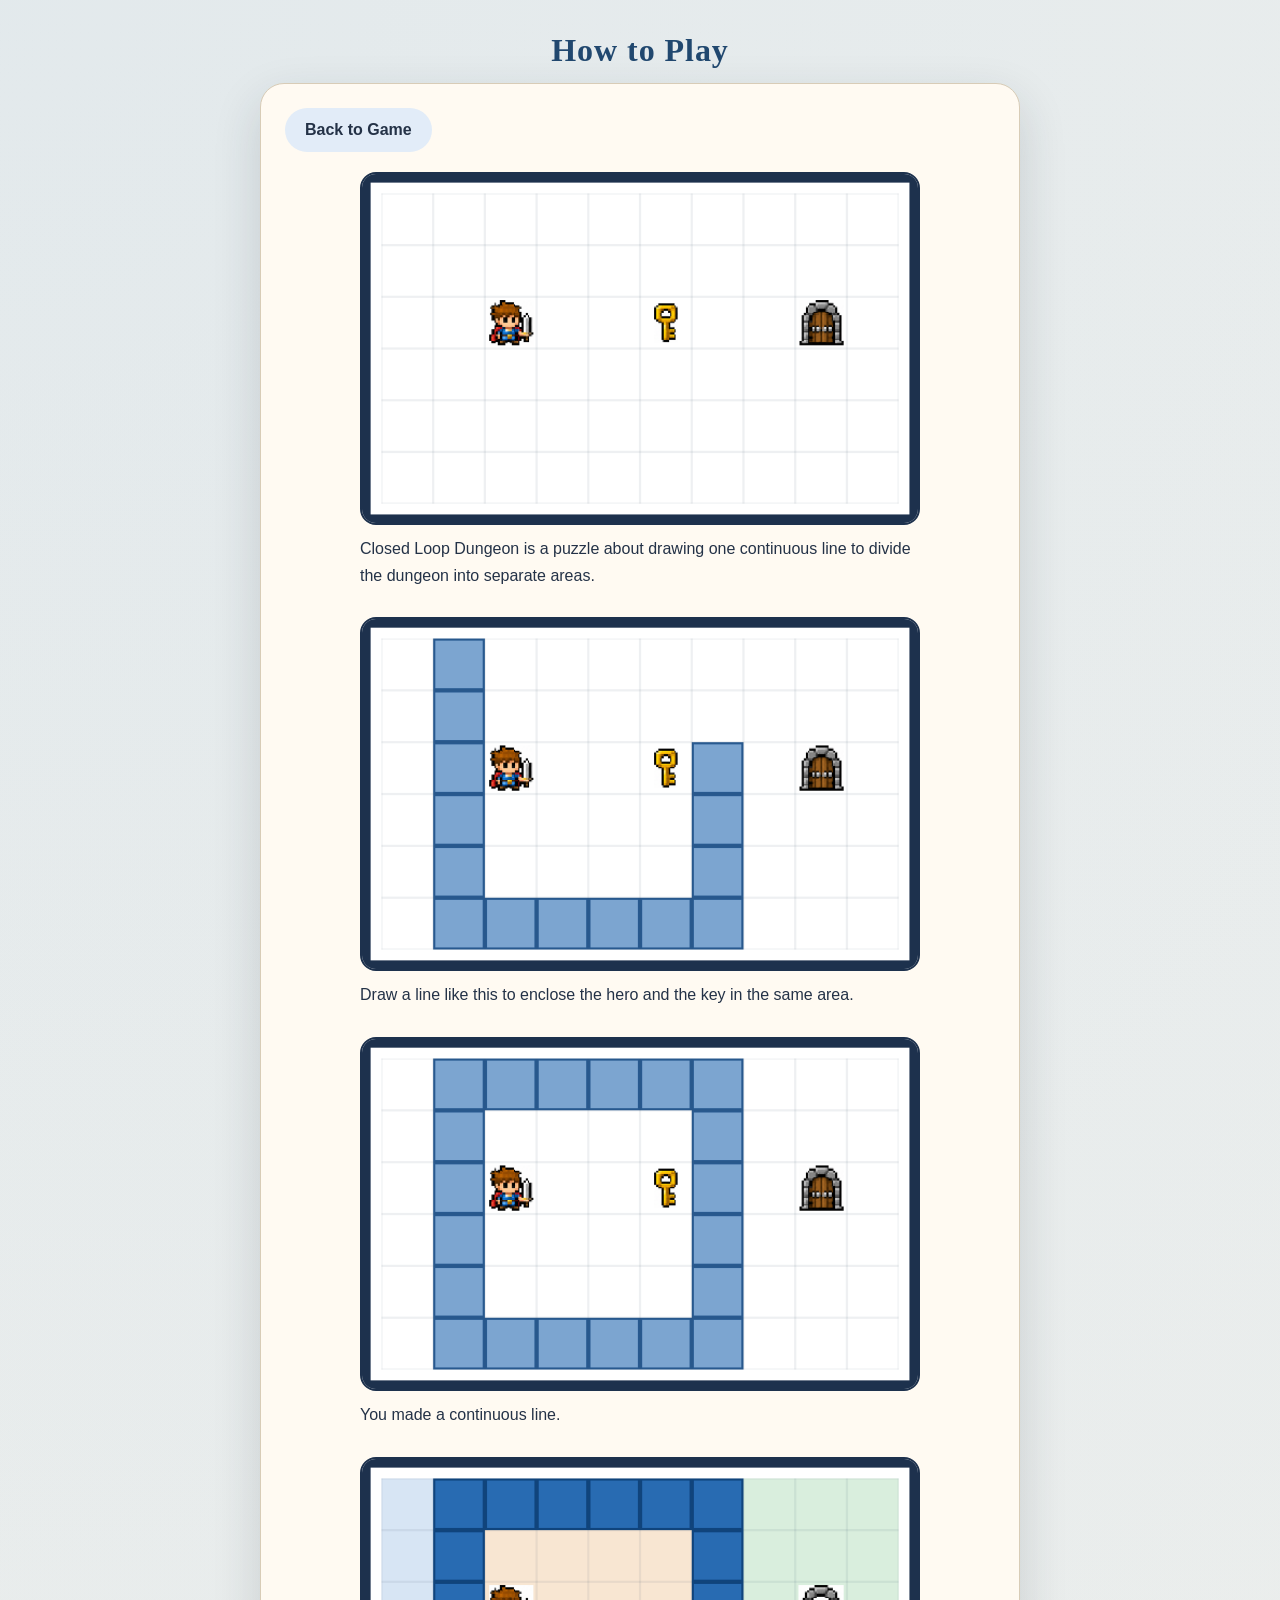
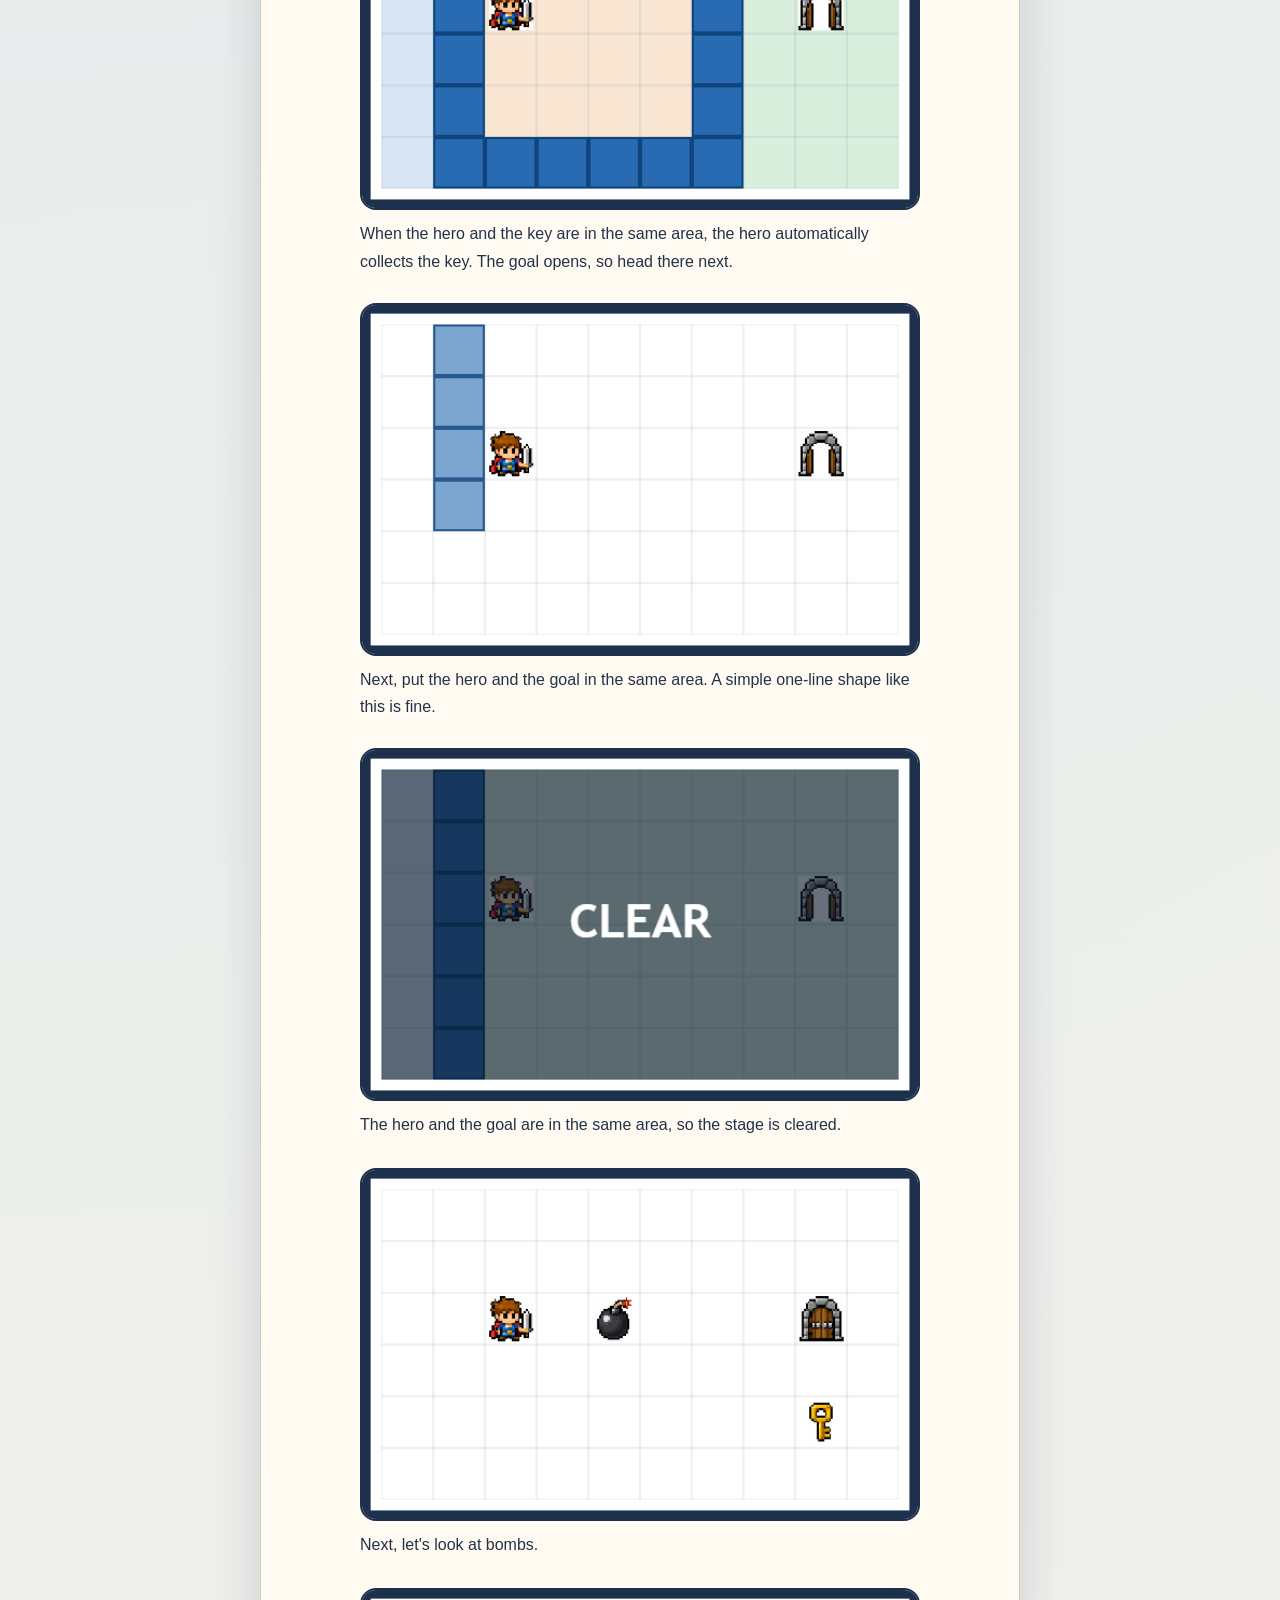
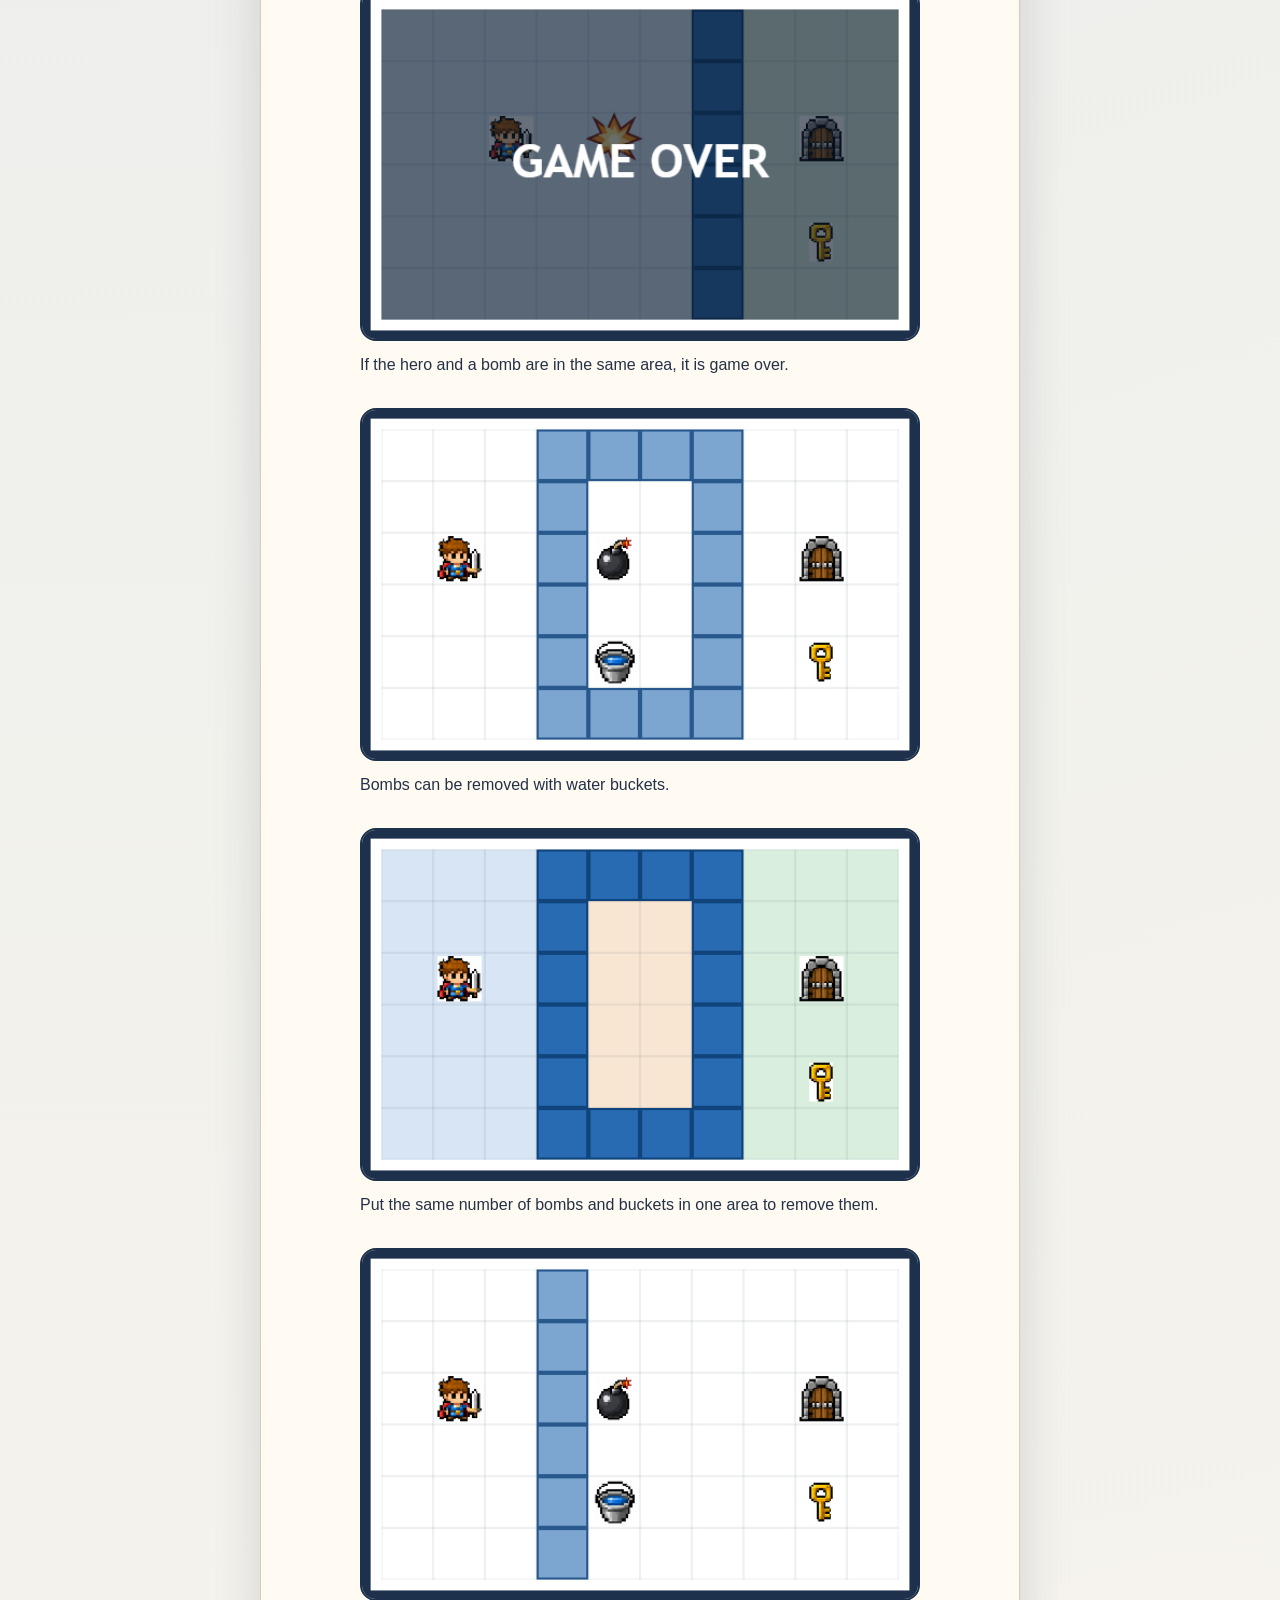
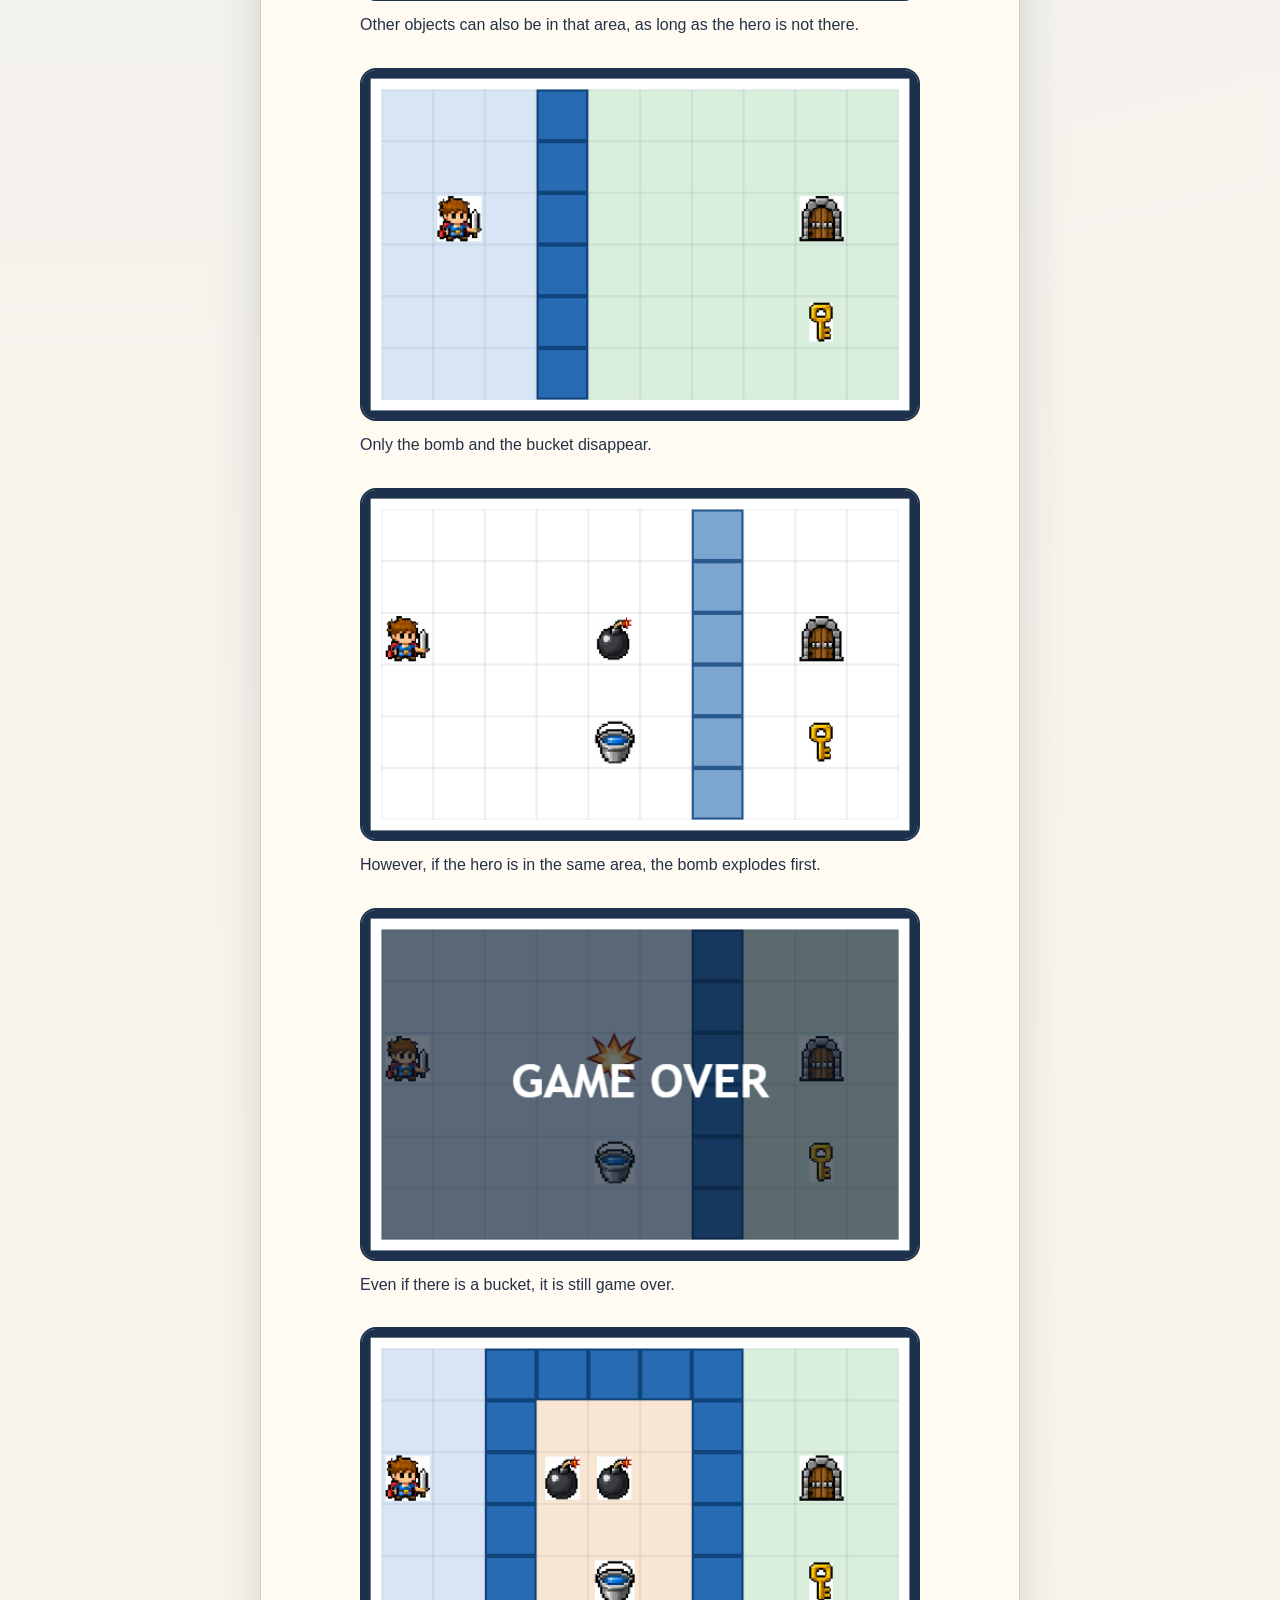
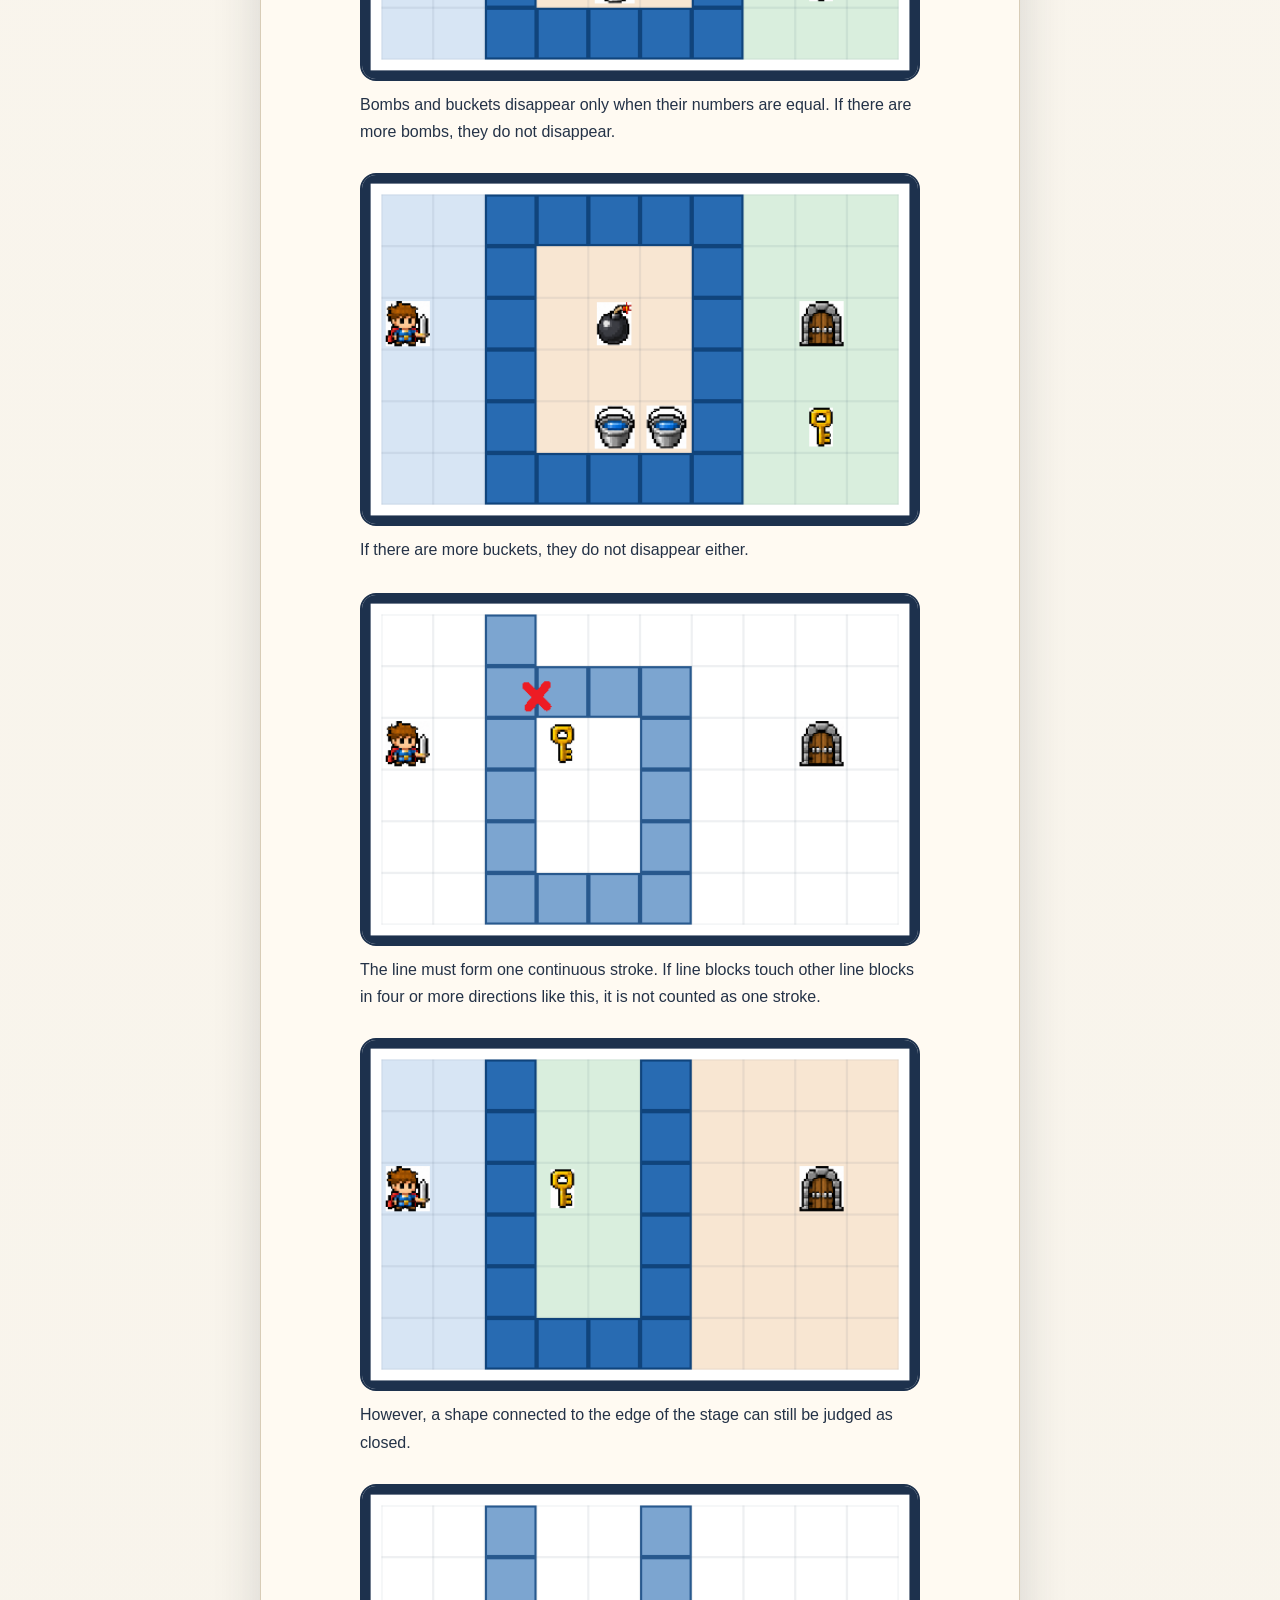
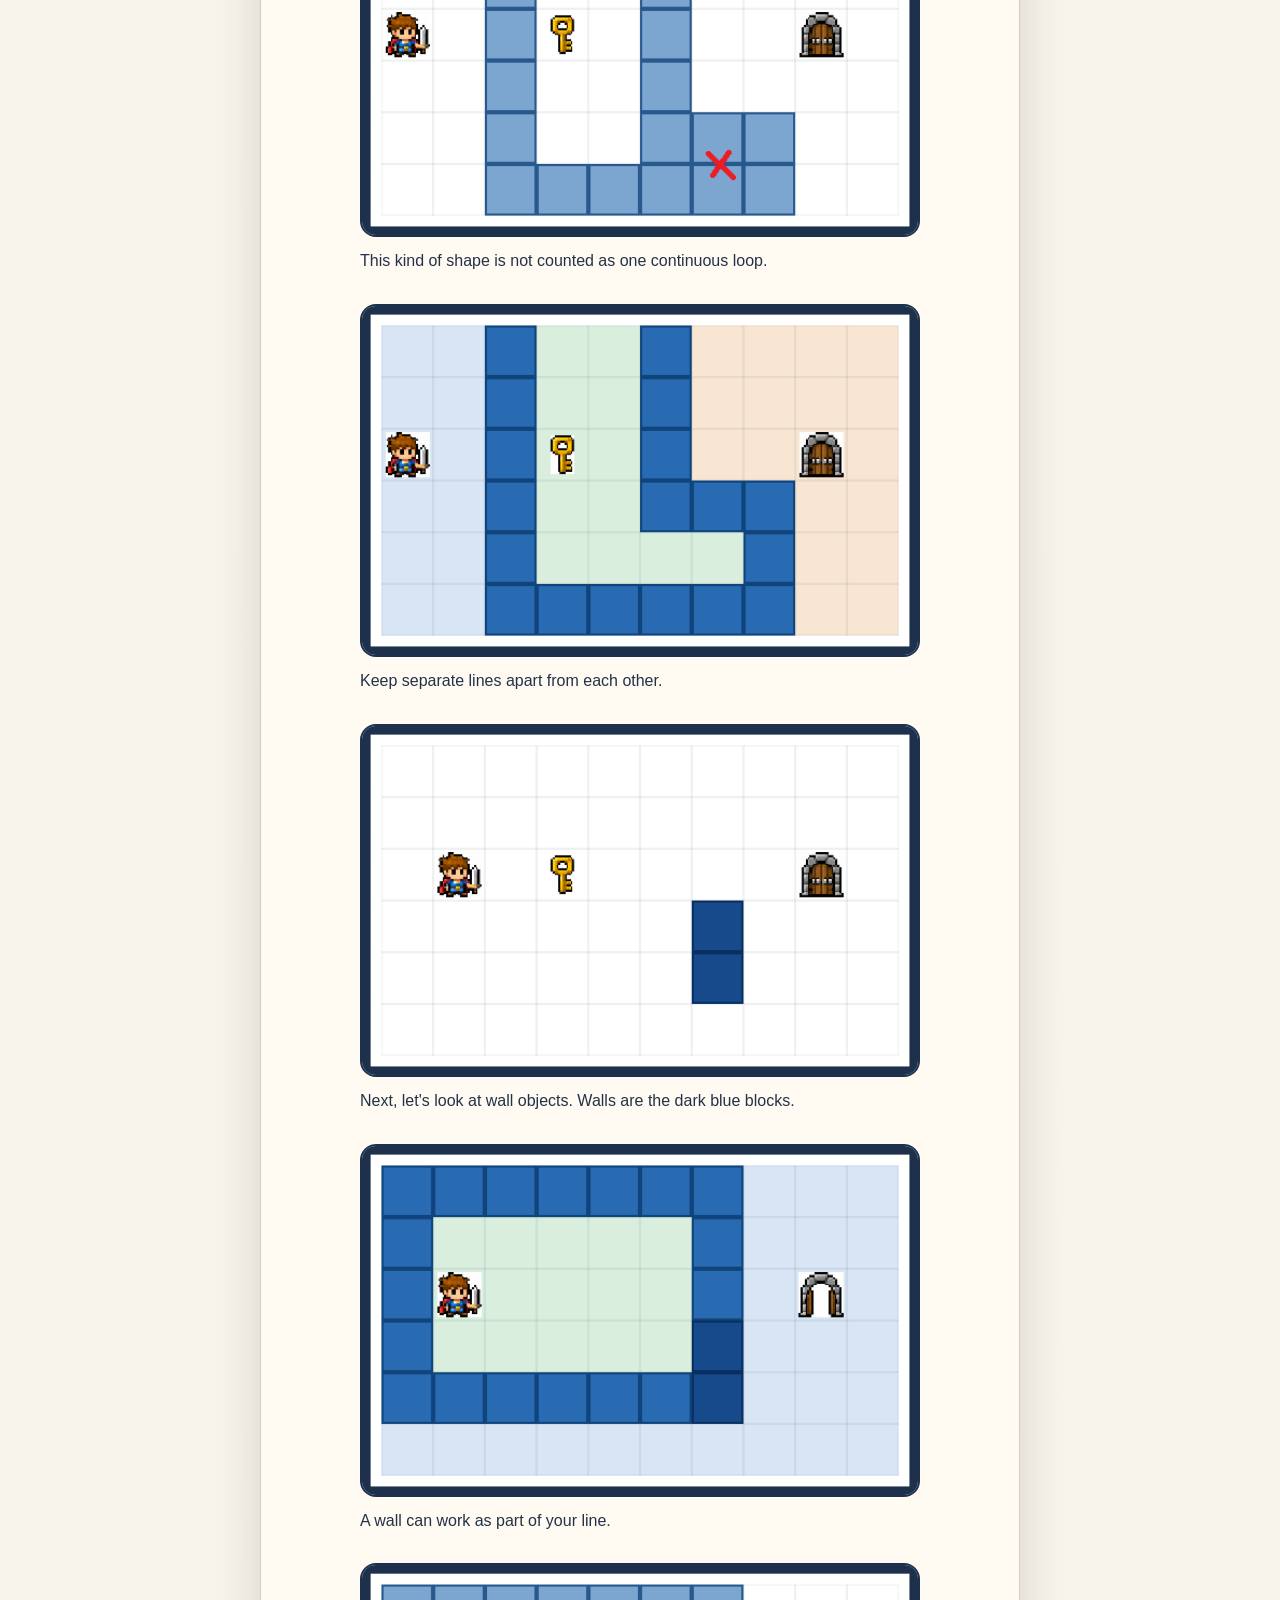
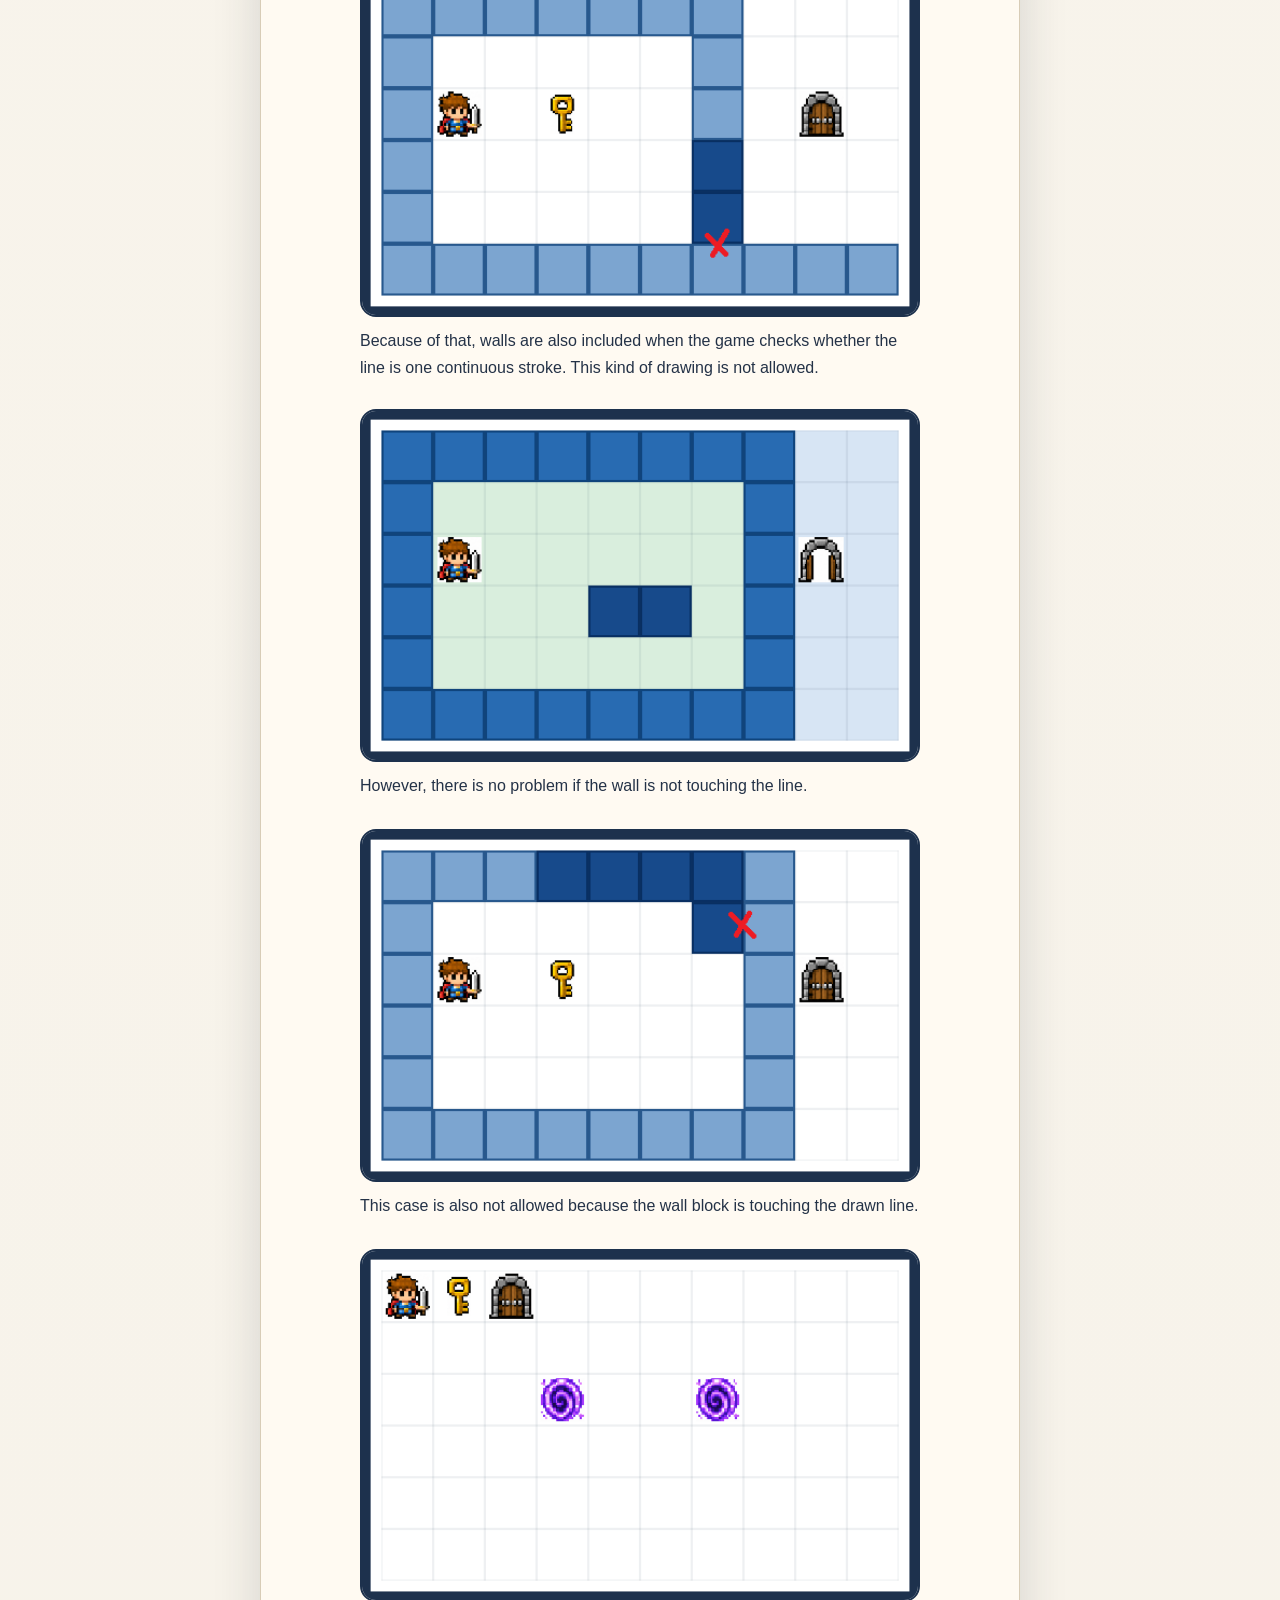
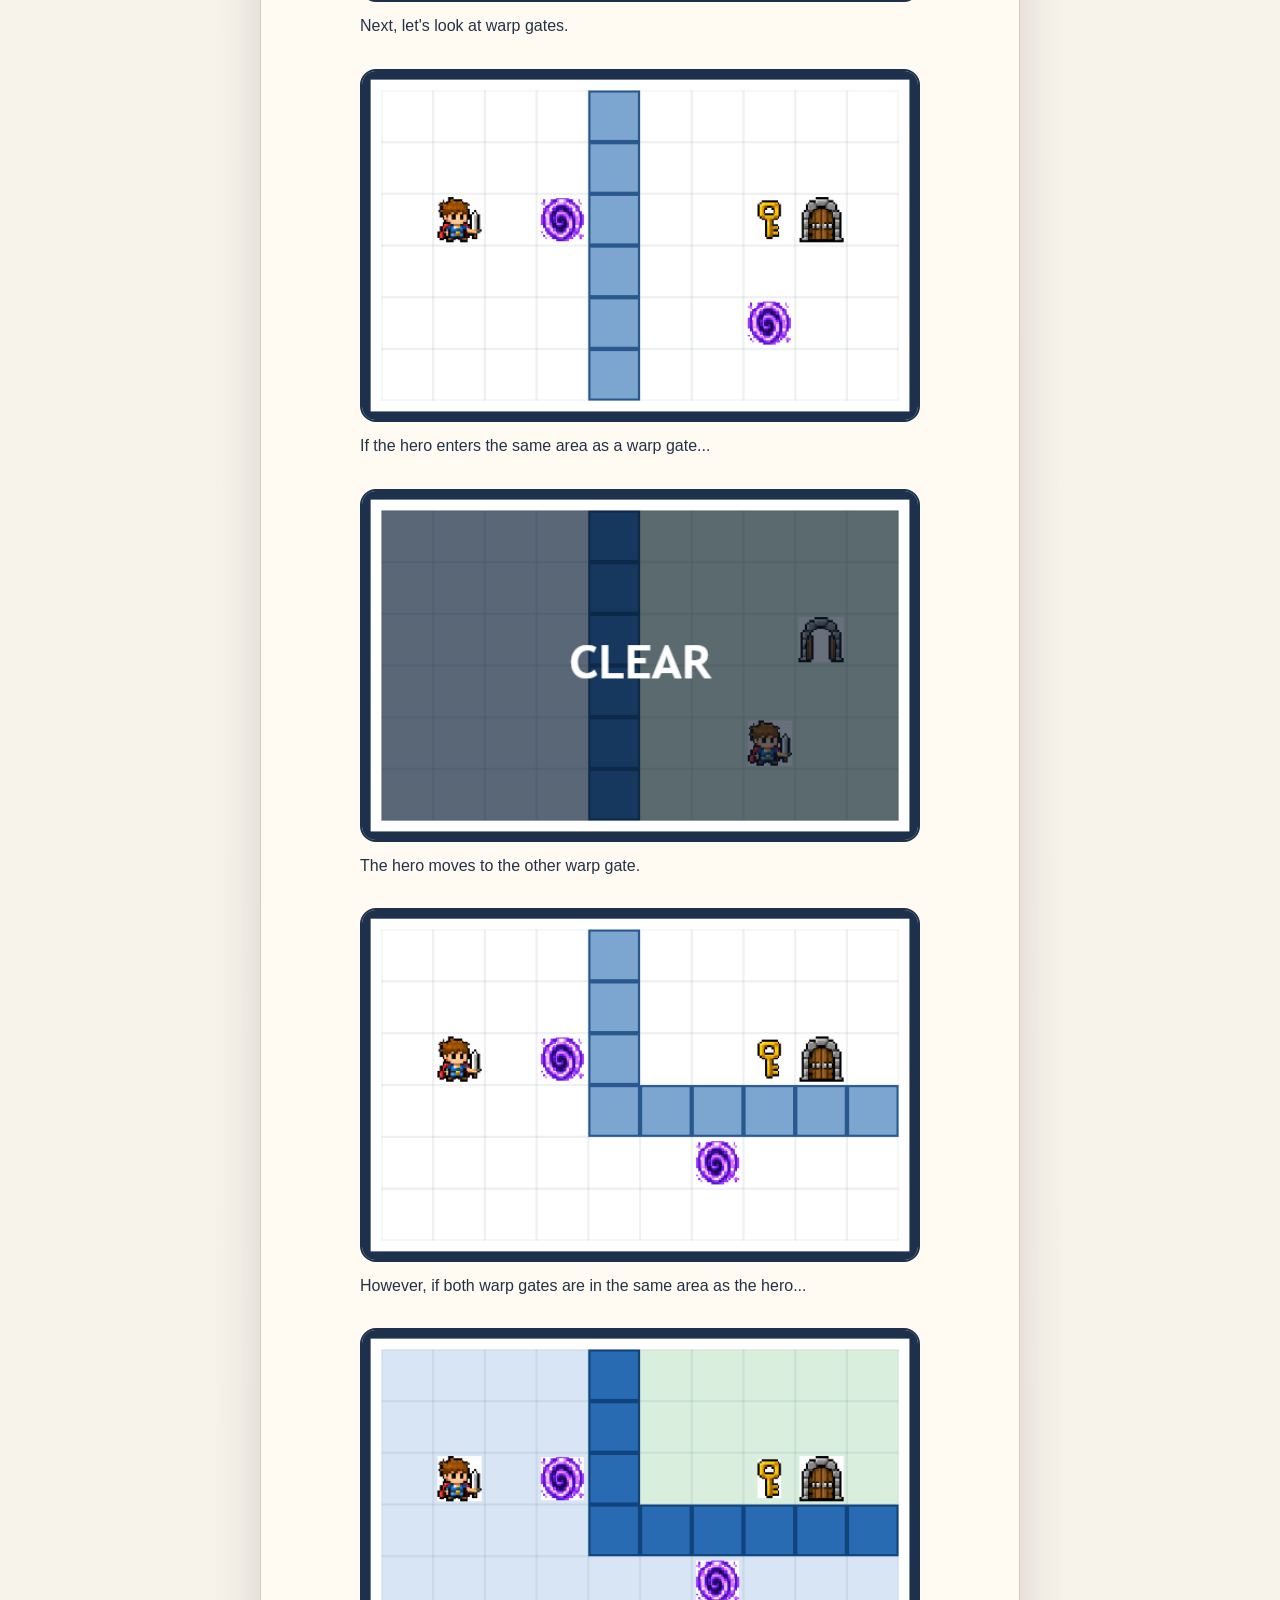
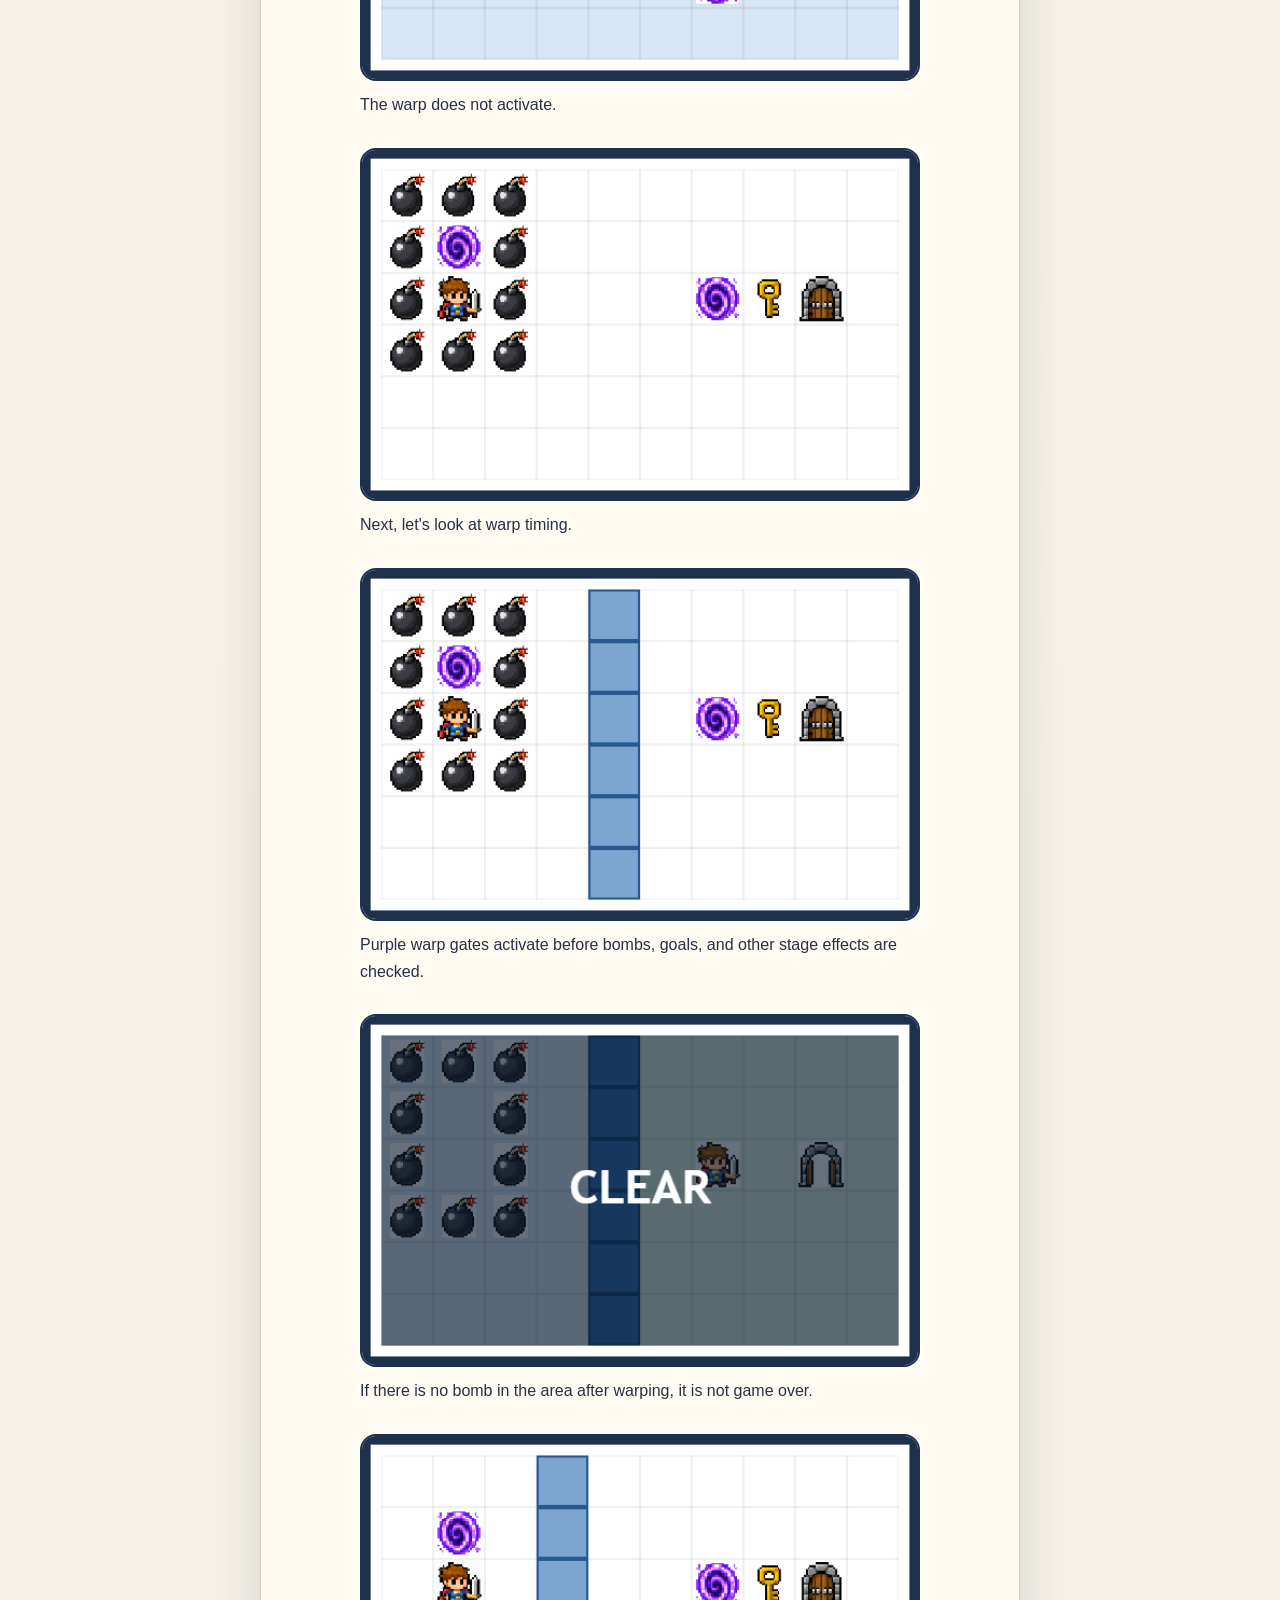
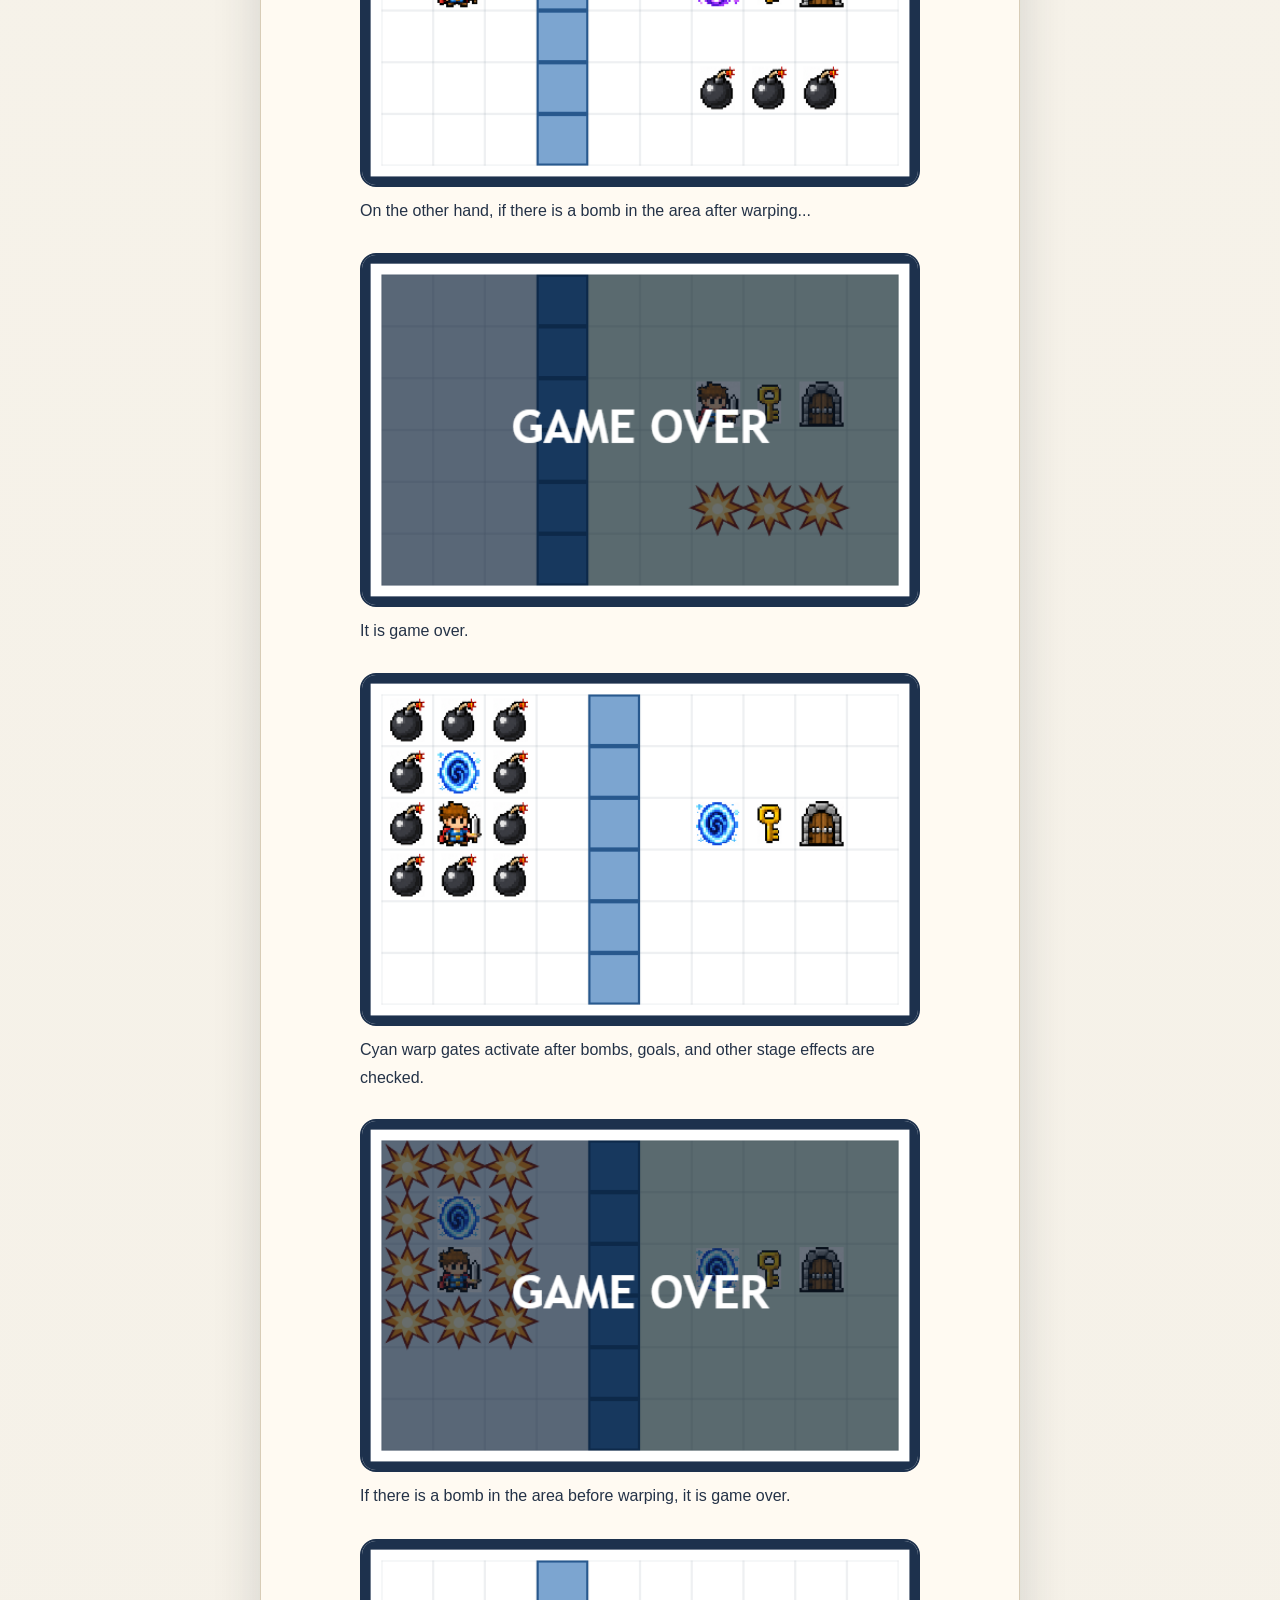
==== commit c38e9a7e: "Fix Android howto resume stage selection" ====
--- a/howto.html
+++ b/howto.html
@@ -22,44 +22,44 @@
   <script>
     const HOWTO_ENGLISH_TEXT = [
       "Closed Loop Dungeon is a puzzle about drawing one continuous line to divide the dungeon into separate areas.",
-      "Draw a loop so the hero and the key are in the same area.",
-      "The key has been collected.",
-      "When the hero and key share an area, the hero automatically picks up the key. Now aim for the goal.",
-      "Put the hero and the goal in the same area. A simple loop like this is enough.",
-      "When the hero reaches the open goal, the stage is cleared.",
-      "Next, learn about bombs.",
+      "Draw a line like this to enclose the hero and the key in the same area.",
+      "You made a continuous line.",
+      "When the hero and the key are in the same area, the hero automatically collects the key. The goal opens, so head there next.",
+      "Next, put the hero and the goal in the same area. A simple one-line shape like this is fine.",
+      "The hero and the goal are in the same area, so the stage is cleared.",
+      "Next, let's look at bombs.",
       "If the hero and a bomb are in the same area, it is game over.",
       "Bombs can be removed with water buckets.",
-      "Put the same number of bombs and buckets in one area to cancel them out.",
-      "It is fine if other objects are also in that area, as long as the hero is not there.",
-      "The bomb and bucket disappear.",
-      "If the hero is in the bomb area, the bomb explodes before buckets can help.",
-      "Even with a bucket, the hero still loses in that area.",
-      "Bombs and buckets cancel only when their counts match.",
-      "If there are more buckets than bombs, nothing disappears.",
-      "Wall blocks change how loops work. A wall block must touch the drawn line to become part of the loop.",
-      "A line connected to the edge of the stage can also form a closed boundary.",
-      "Use walls and the edge of the stage to divide the dungeon efficiently.",
-      "Purple warps activate before bombs, keys, and goals are checked.",
-      "If exactly one purple warp is in the hero's area, the hero moves to the other purple warp.",
-      "After a purple warp activates, both purple warps disappear.",
-      "If both purple warps are in the hero's area, nothing happens.",
-      "Cyan warps activate at the very end of the turn.",
-      "Cyan warps let the current bomb, key, and goal checks happen before moving the hero.",
-      "Use purple warps for immediate movement.",
-      "Use cyan warps to set up the next move.",
-      "A stage can contain both kinds of warp.",
-      "Think about which timing happens first before drawing your loop.",
-      "Some puzzles require splitting the dungeon into three or more areas.",
-      "Do not put the hero and bombs in the same area unless a warp moves the hero first.",
-      "Put bombs and the same number of buckets together in areas away from the hero.",
-      "Try to isolate dangerous objects while keeping a route to the goal.",
-      "The stage is solved when all required effects happen in the right order.",
-      "A single line can create several useful spaces.",
-      "If a plan fails, reset and draw a different boundary.",
-      "Later stages combine bombs, buckets, walls, and warps.",
-      "Read the board first, then draw the loop.",
-      "Good luck in the dungeon."
+      "Put the same number of bombs and buckets in one area to remove them.",
+      "Other objects can also be in that area, as long as the hero is not there.",
+      "Only the bomb and the bucket disappear.",
+      "However, if the hero is in the same area, the bomb explodes first.",
+      "Even if there is a bucket, it is still game over.",
+      "Bombs and buckets disappear only when their numbers are equal. If there are more bombs, they do not disappear.",
+      "If there are more buckets, they do not disappear either.",
+      "The line must form one continuous stroke. If line blocks touch other line blocks in four or more directions like this, it is not counted as one stroke.",
+      "However, a shape connected to the edge of the stage can still be judged as closed.",
+      "This kind of shape is not counted as one continuous loop.",
+      "Keep separate lines apart from each other.",
+      "Next, let's look at wall objects. Walls are the dark blue blocks.",
+      "A wall can work as part of your line.",
+      "Because of that, walls are also included when the game checks whether the line is one continuous stroke. This kind of drawing is not allowed.",
+      "However, there is no problem if the wall is not touching the line.",
+      "This case is also not allowed because the wall block is touching the drawn line.",
+      "Next, let's look at warp gates.",
+      "If the hero enters the same area as a warp gate...",
+      "The hero moves to the other warp gate.",
+      "However, if both warp gates are in the same area as the hero...",
+      "The warp does not activate.",
+      "Next, let's look at warp timing.",
+      "Purple warp gates activate before bombs, goals, and other stage effects are checked.",
+      "If there is no bomb in the area after warping, it is not game over.",
+      "On the other hand, if there is a bomb in the area after warping...",
+      "It is game over.",
+      "Cyan warp gates activate after bombs, goals, and other stage effects are checked.",
+      "If there is a bomb in the area before warping, it is game over.",
+      "On the other hand, even if there is a bomb in the area after warping...",
+      "It is not game over."
     ];
 
     function getInitialLanguage() {
@@ -78,11 +78,18 @@
         howtoLanguage === "ja" ? "遊び方" : "How to Play";
       document.getElementById("backToGameLink").textContent =
         howtoLanguage === "ja" ? "ゲームに戻る" : "Back to Game";
-      const shouldReturnToGame =
-        new URLSearchParams(location.search).get("return") === "game";
+      const currentParams = new URLSearchParams(location.search);
+      const shouldReturnToGame = currentParams.get("return") === "game";
+      const backParams = new URLSearchParams({ lang: howtoLanguage });
+      if (currentParams.get("android") === "1") {
+        backParams.set("android", "1");
+      }
+      if (shouldReturnToGame) {
+        backParams.set("resume", "1");
+      }
       document.getElementById("backToGameLink").href = shouldReturnToGame
-        ? `index.html?lang=${howtoLanguage}&resume=1`
-        : `index.html?lang=${howtoLanguage}`;
+        ? `index.html?${backParams.toString()}`
+        : `index.html?${backParams.toString()}`;
     }
 
     function getStepText(step) {
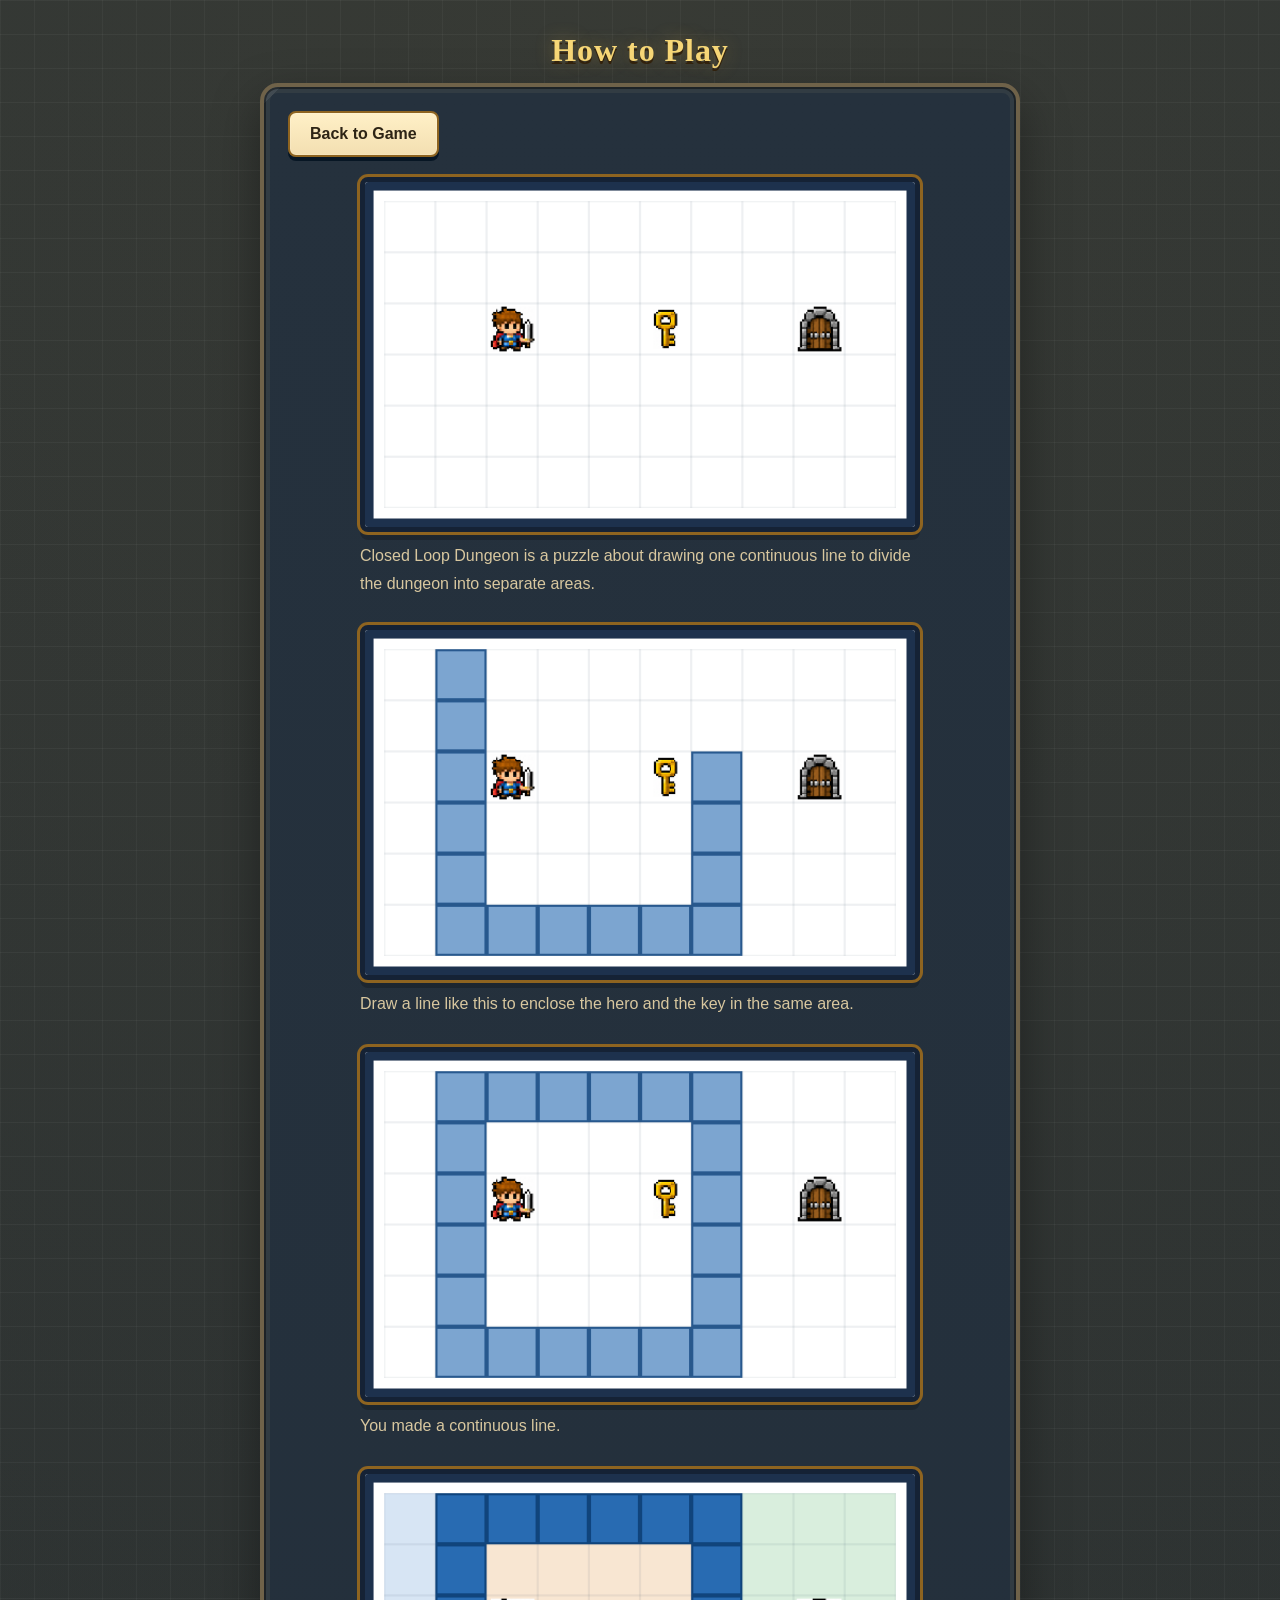
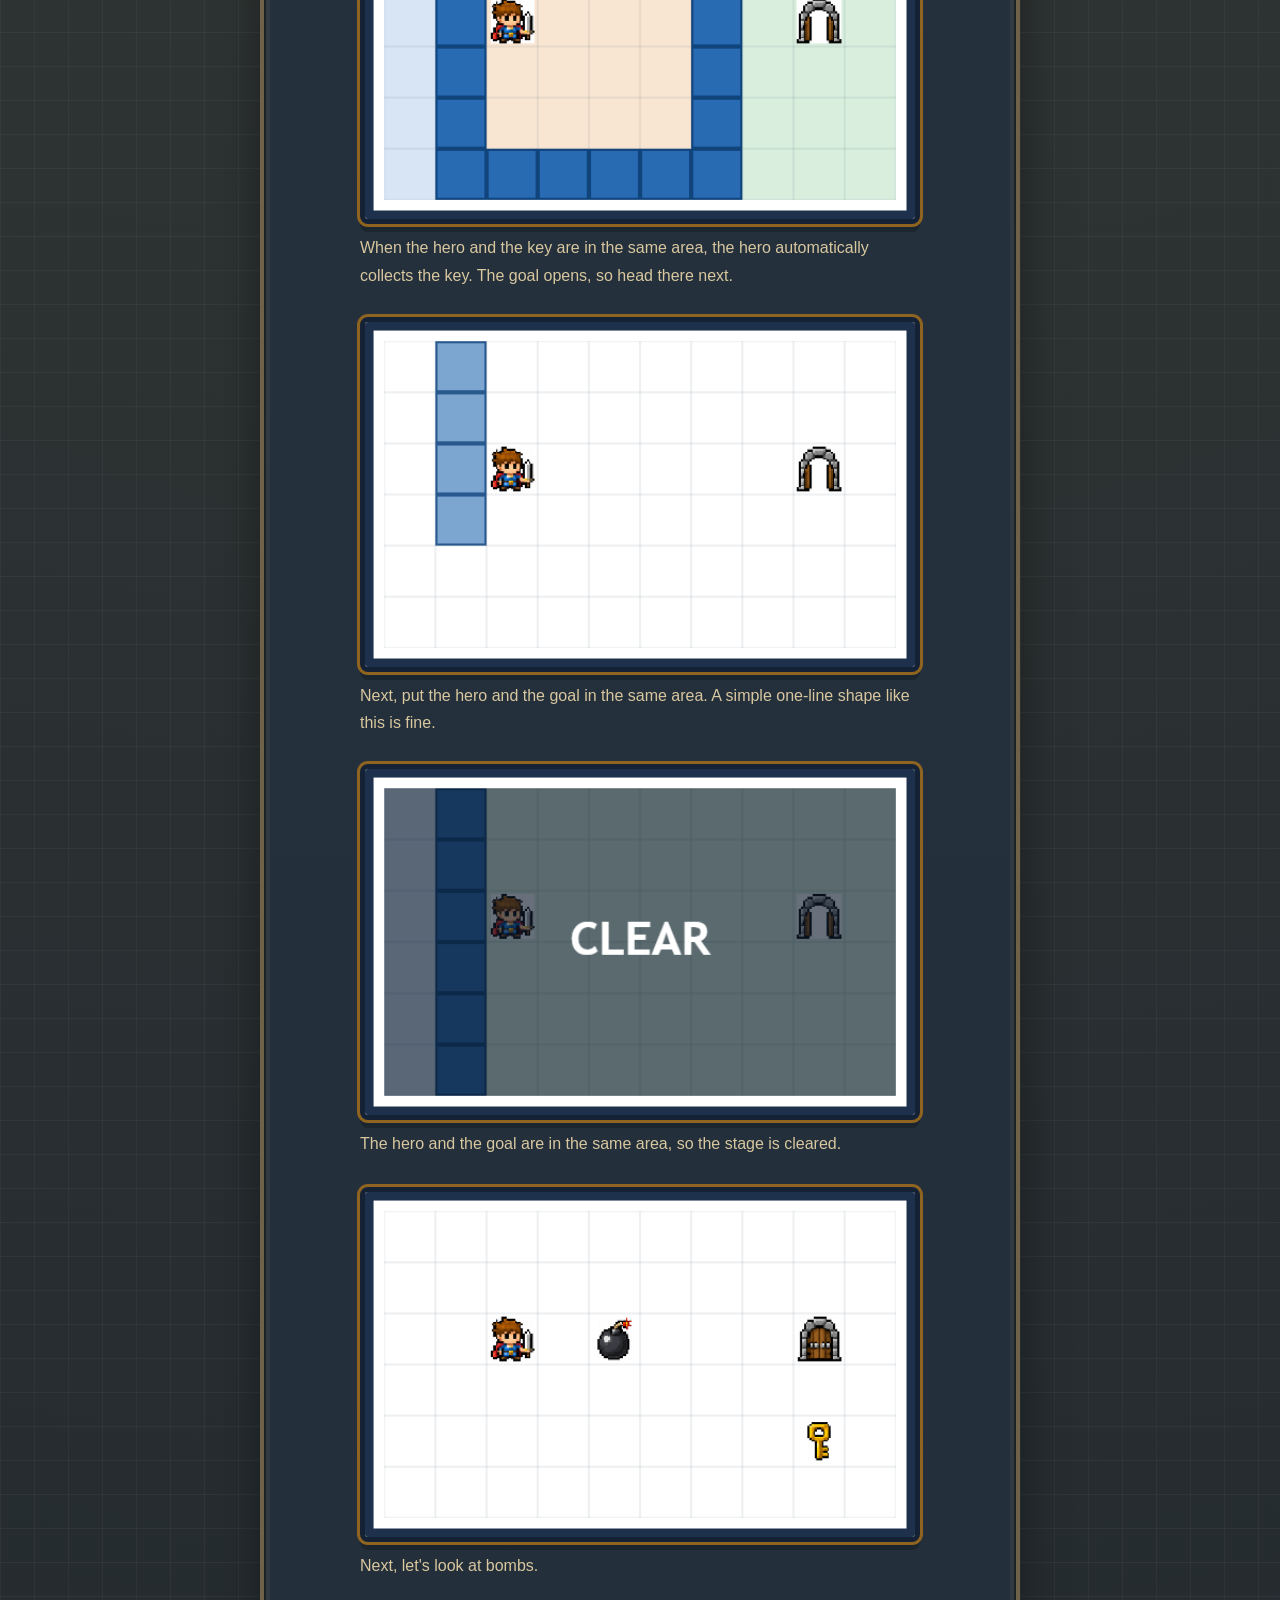
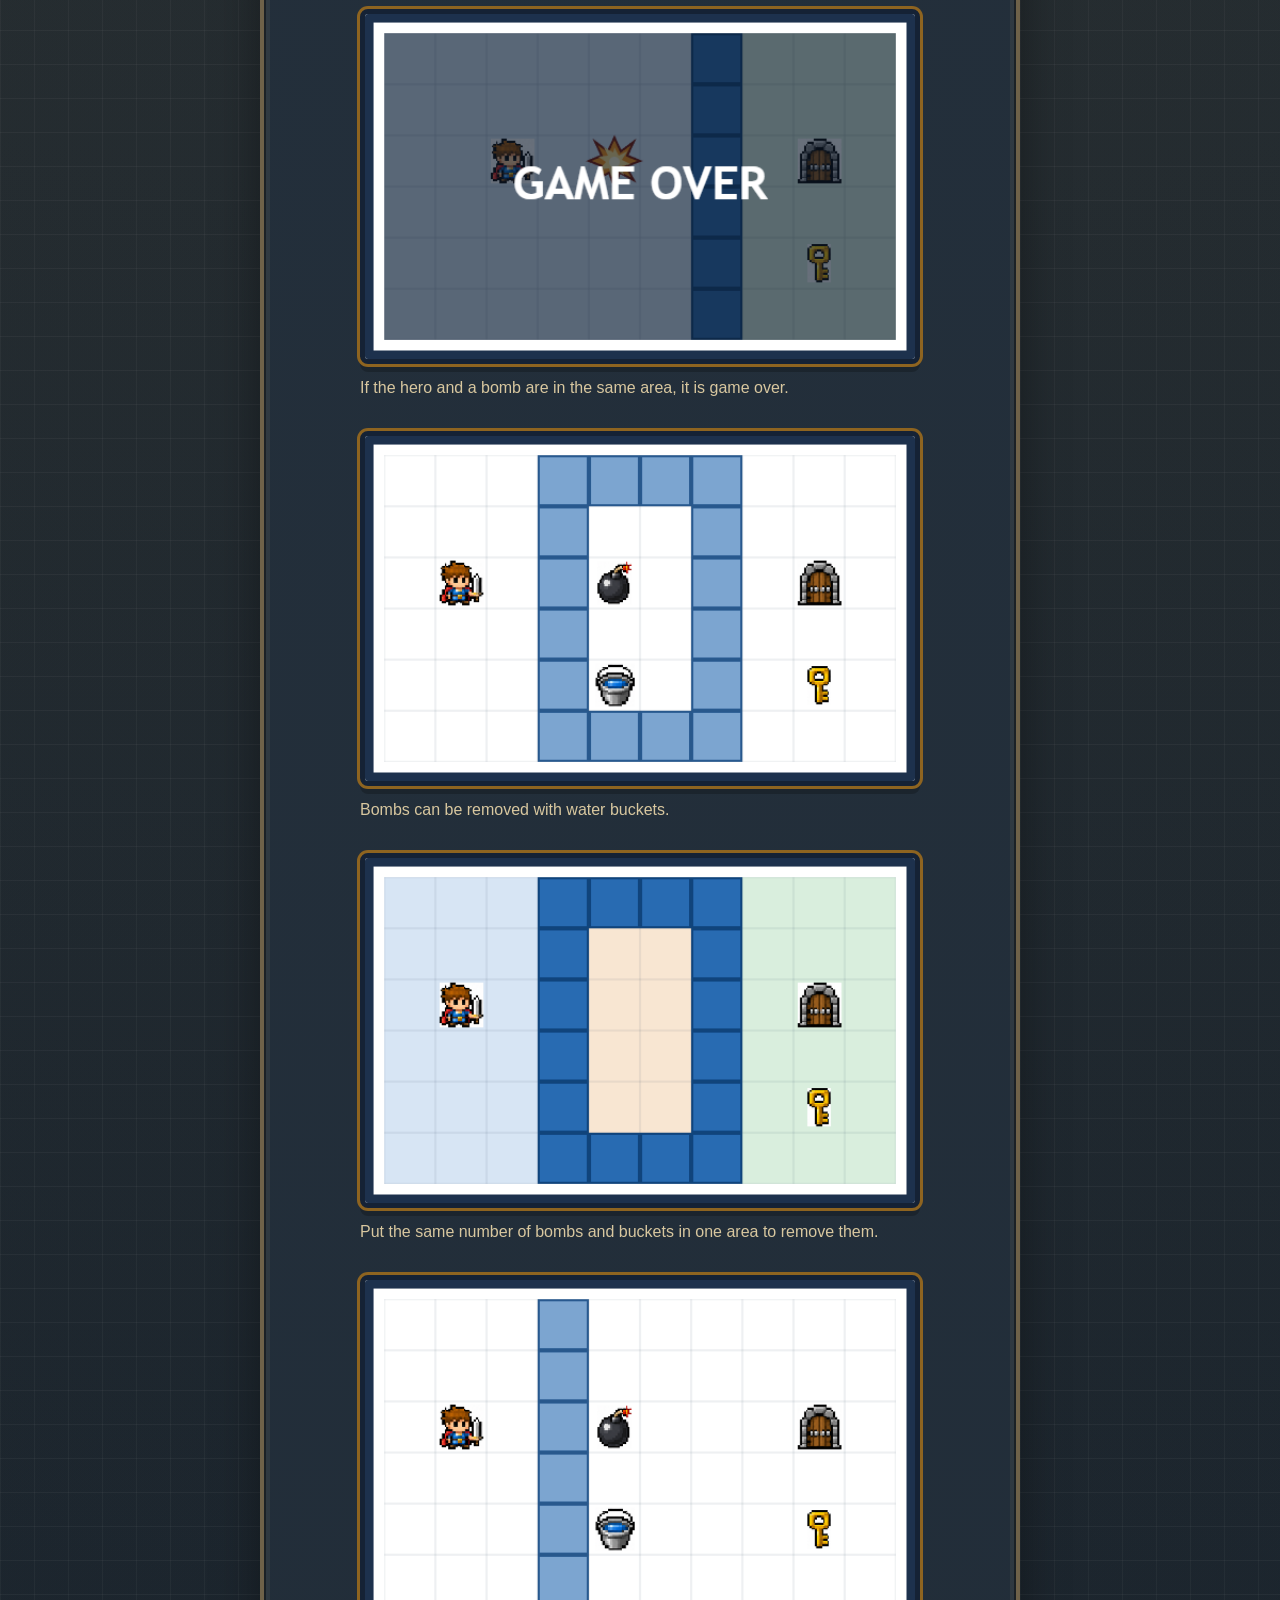
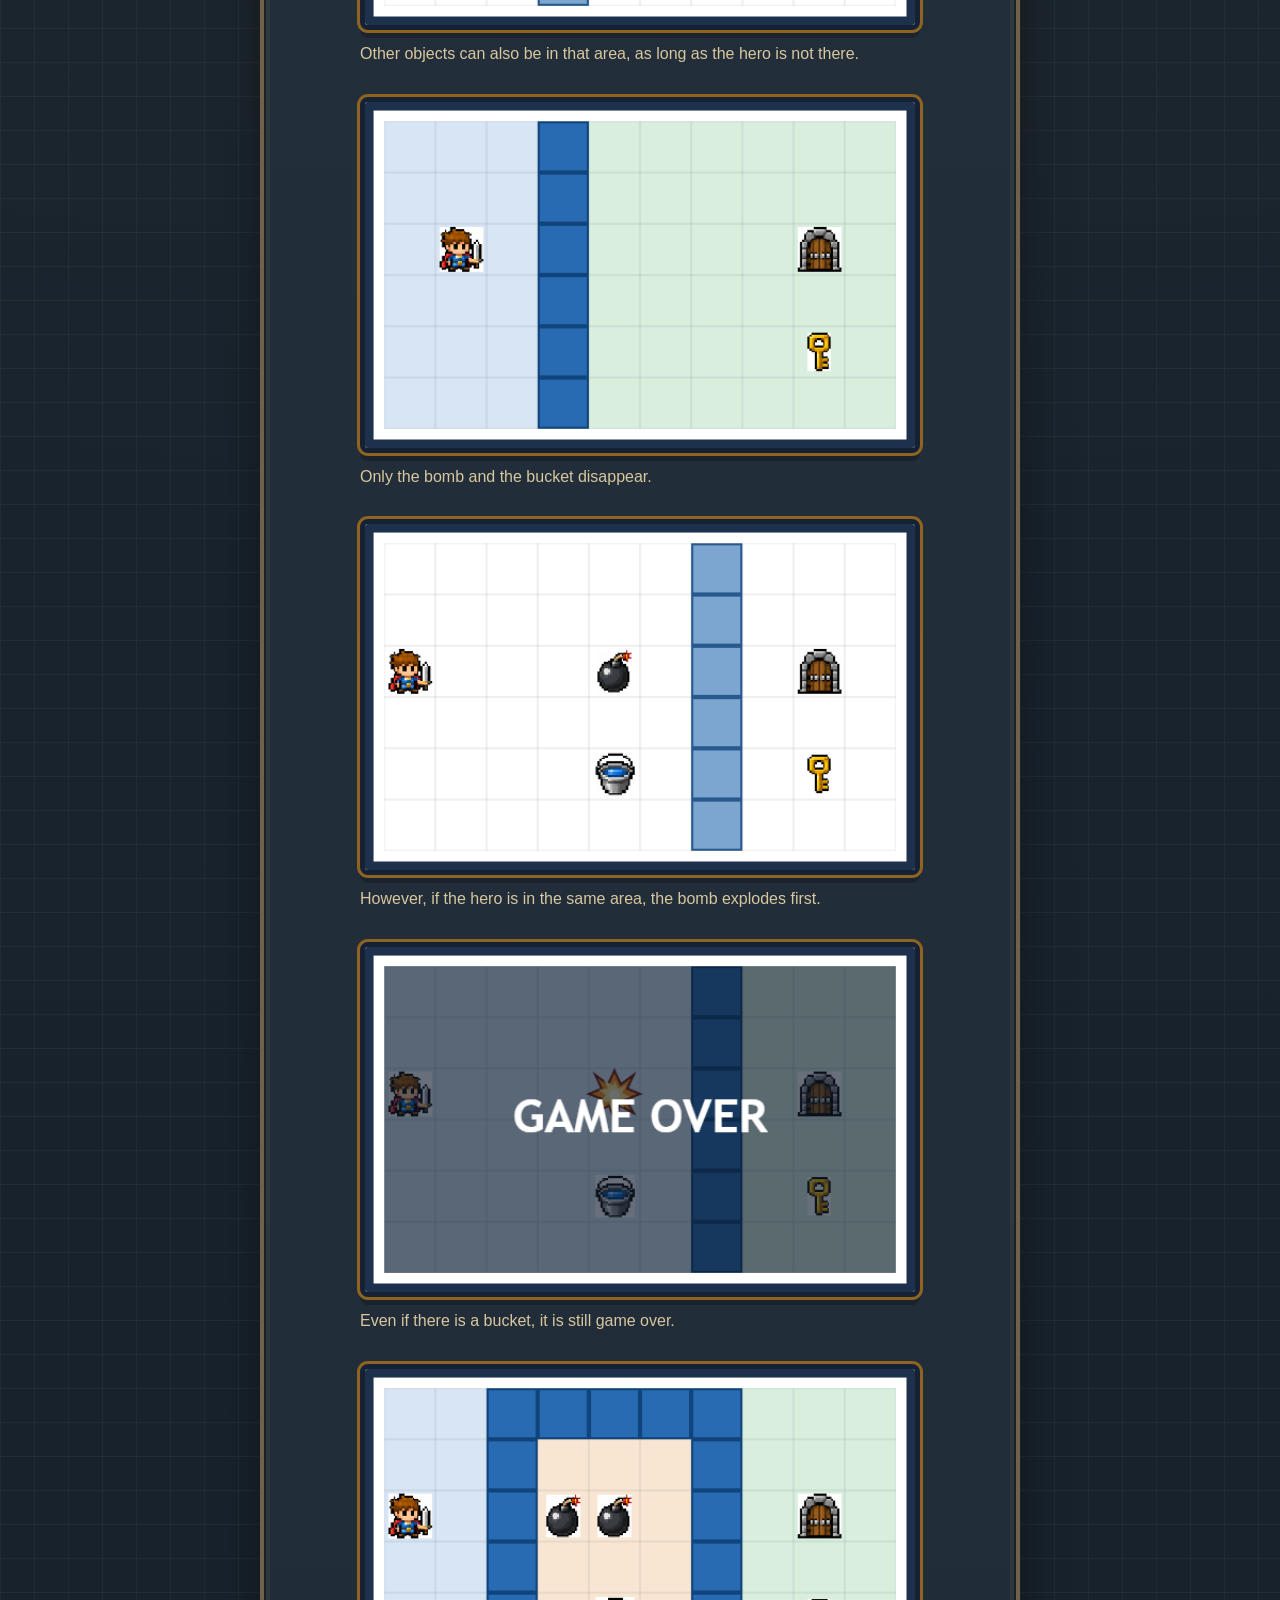
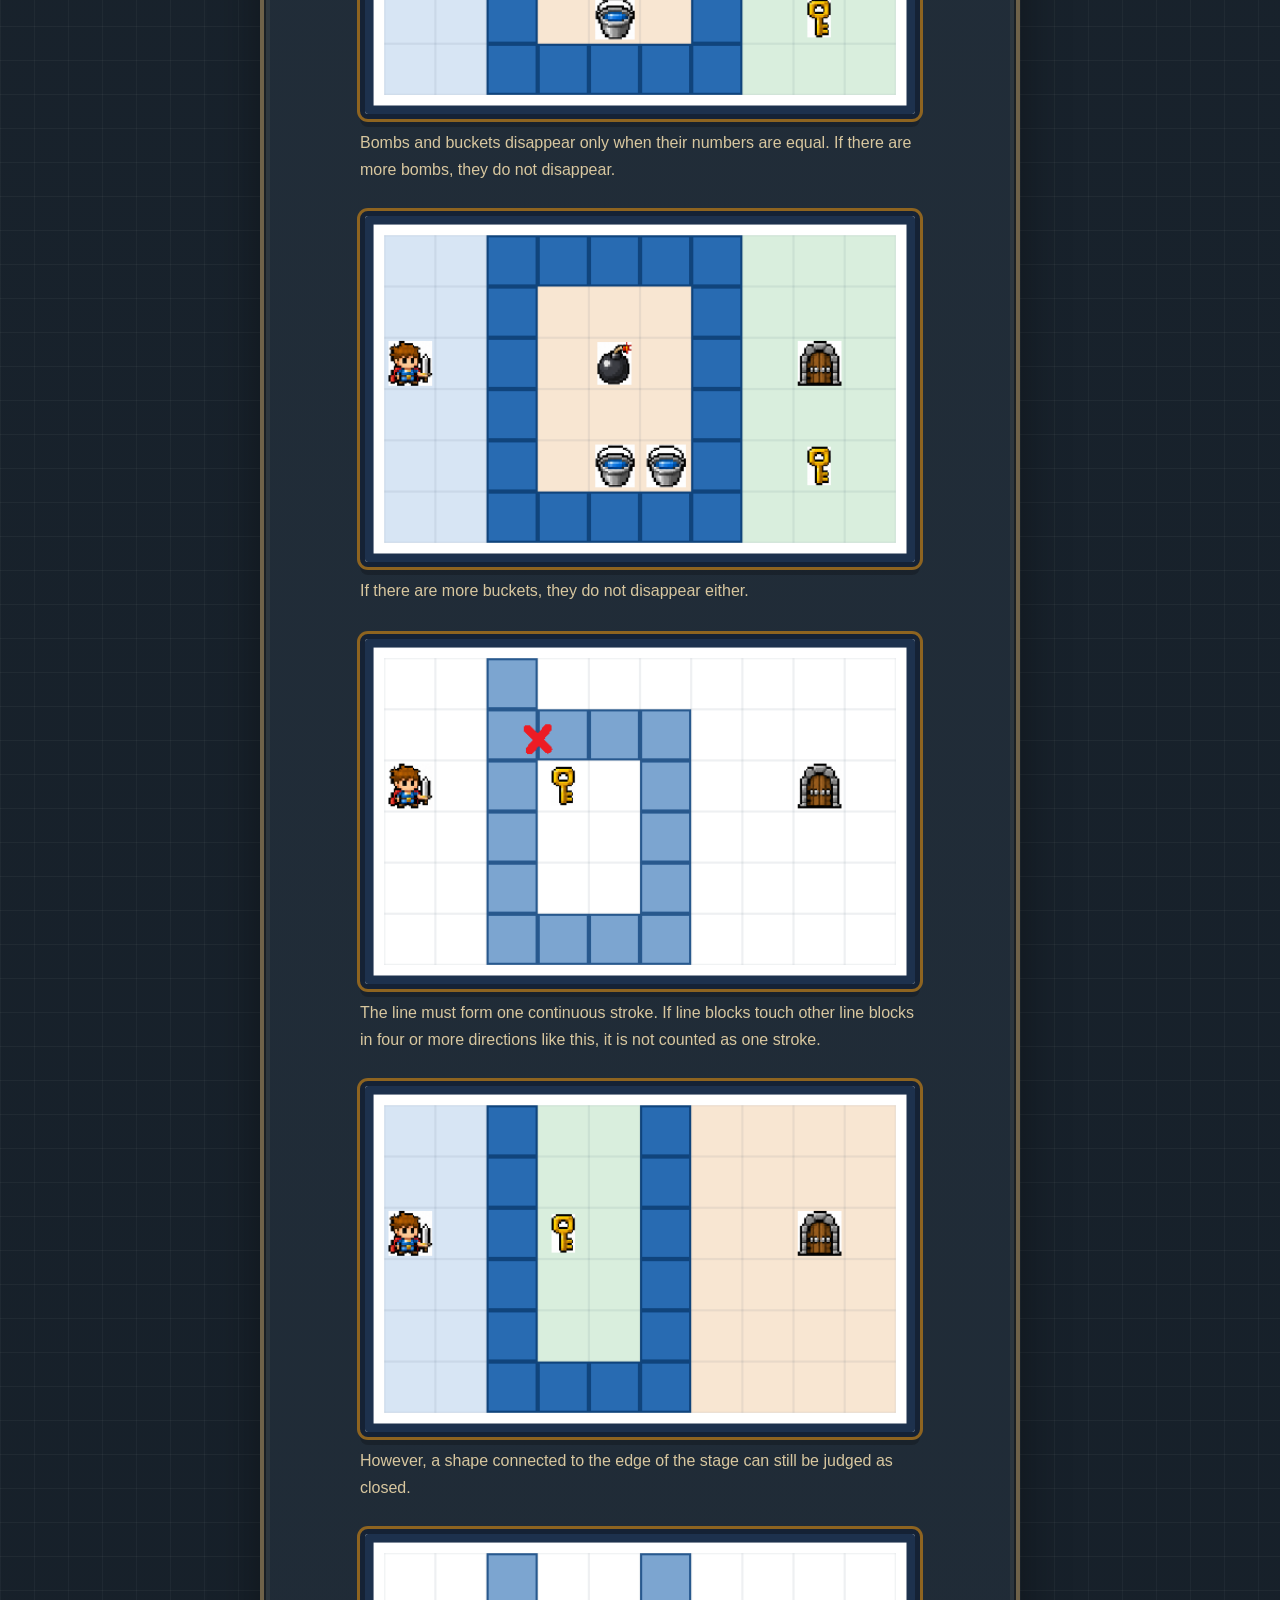
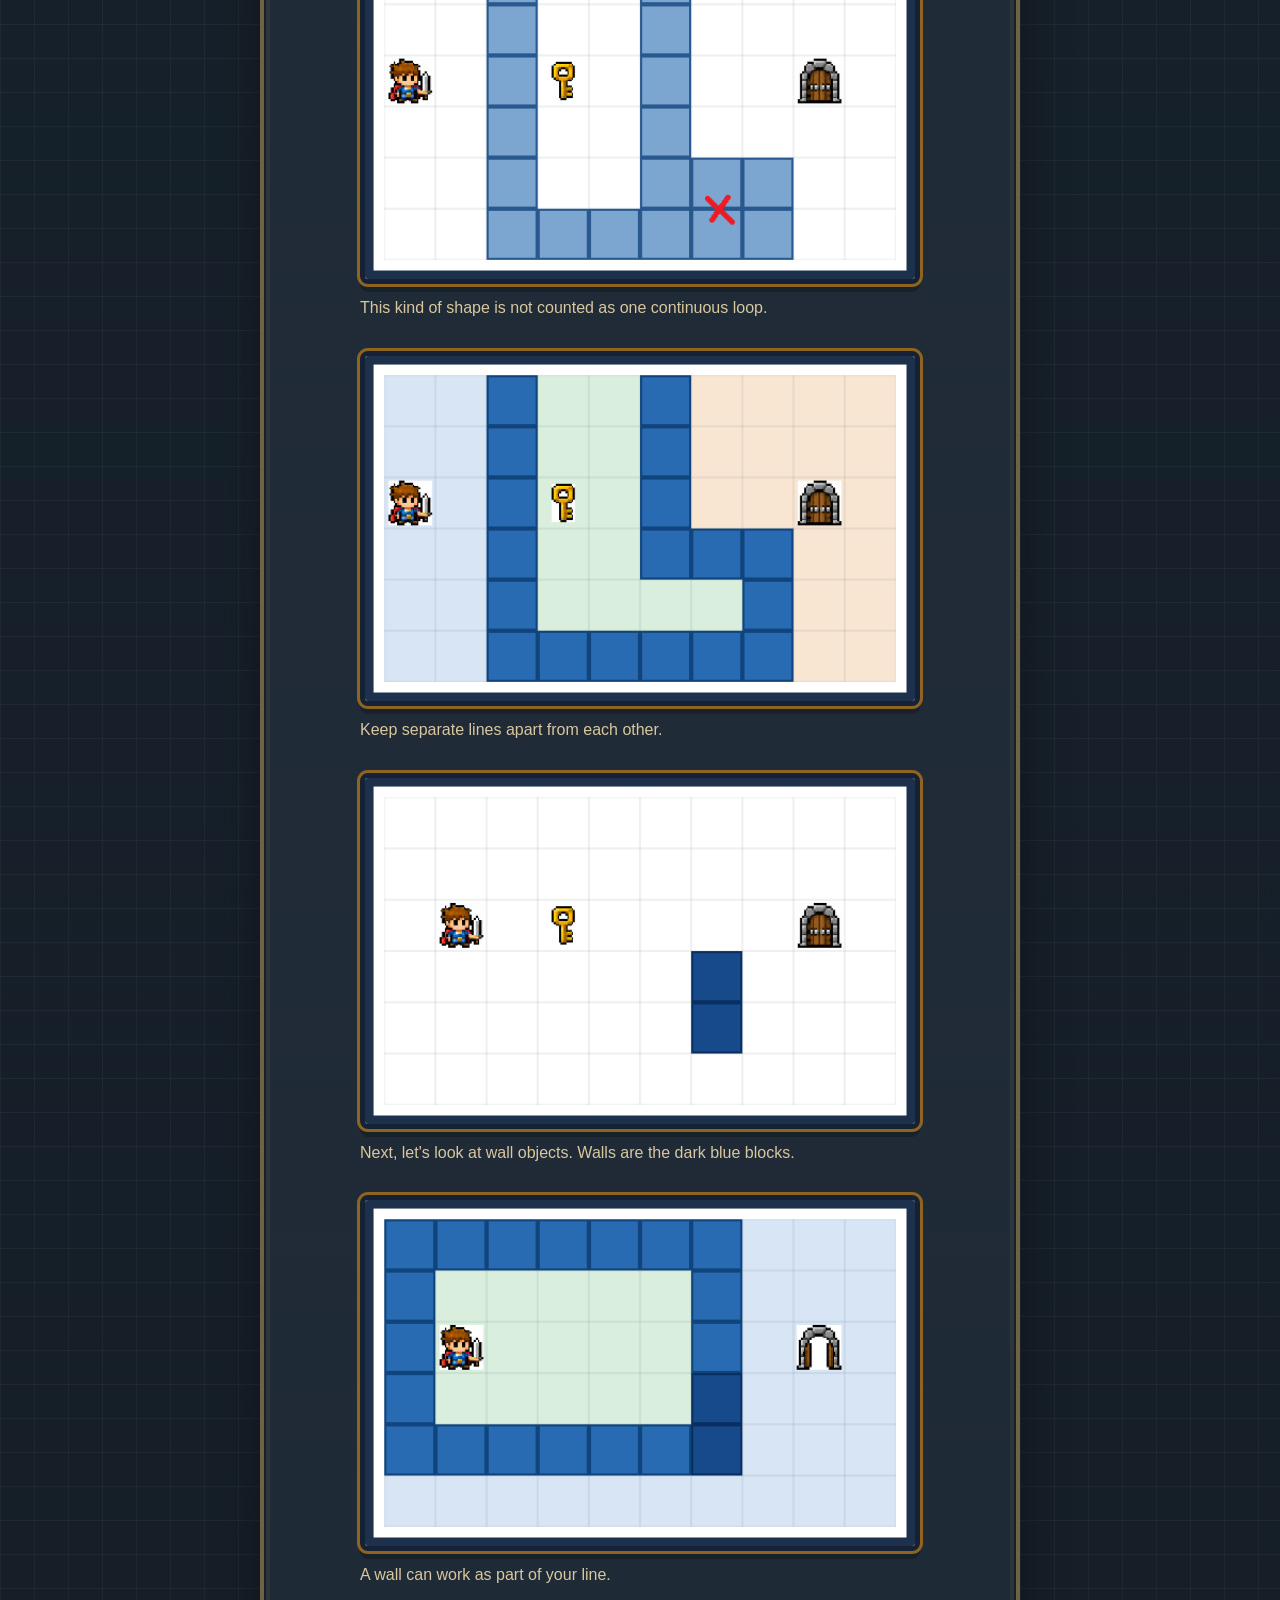
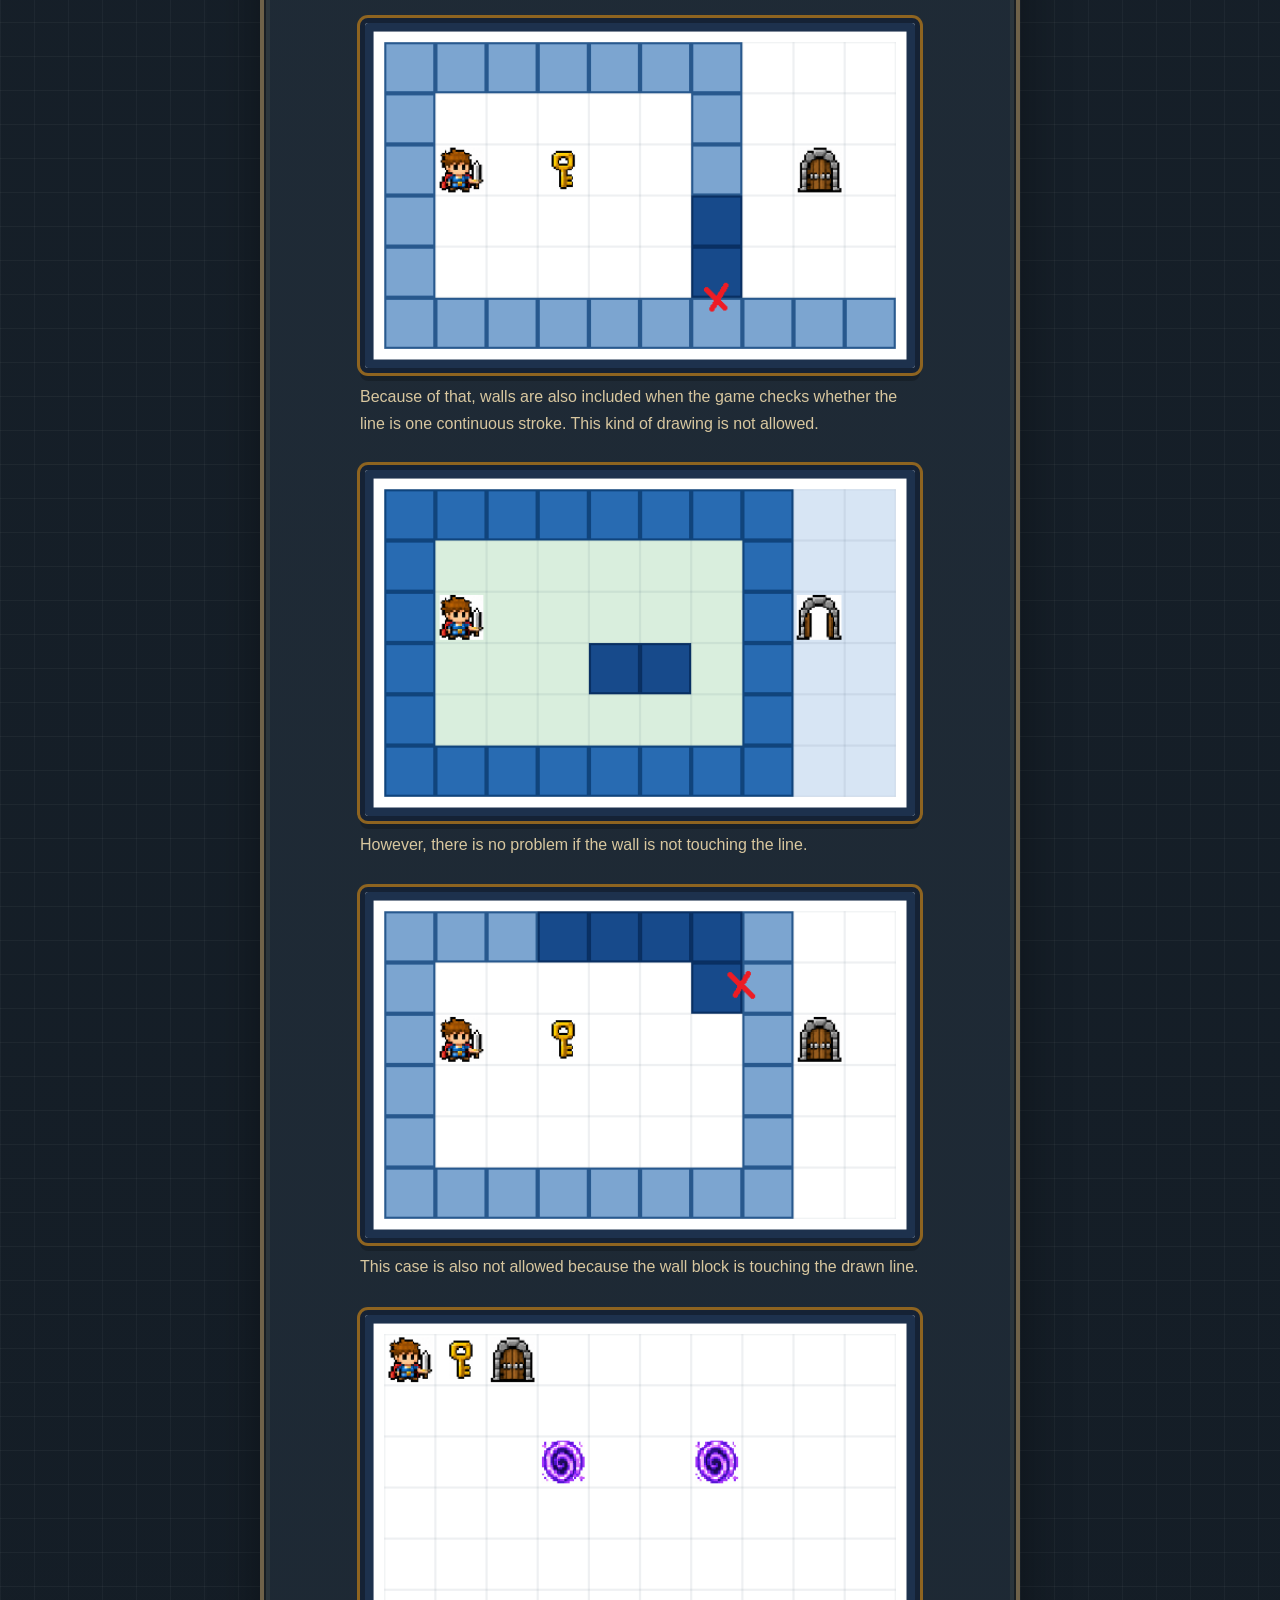
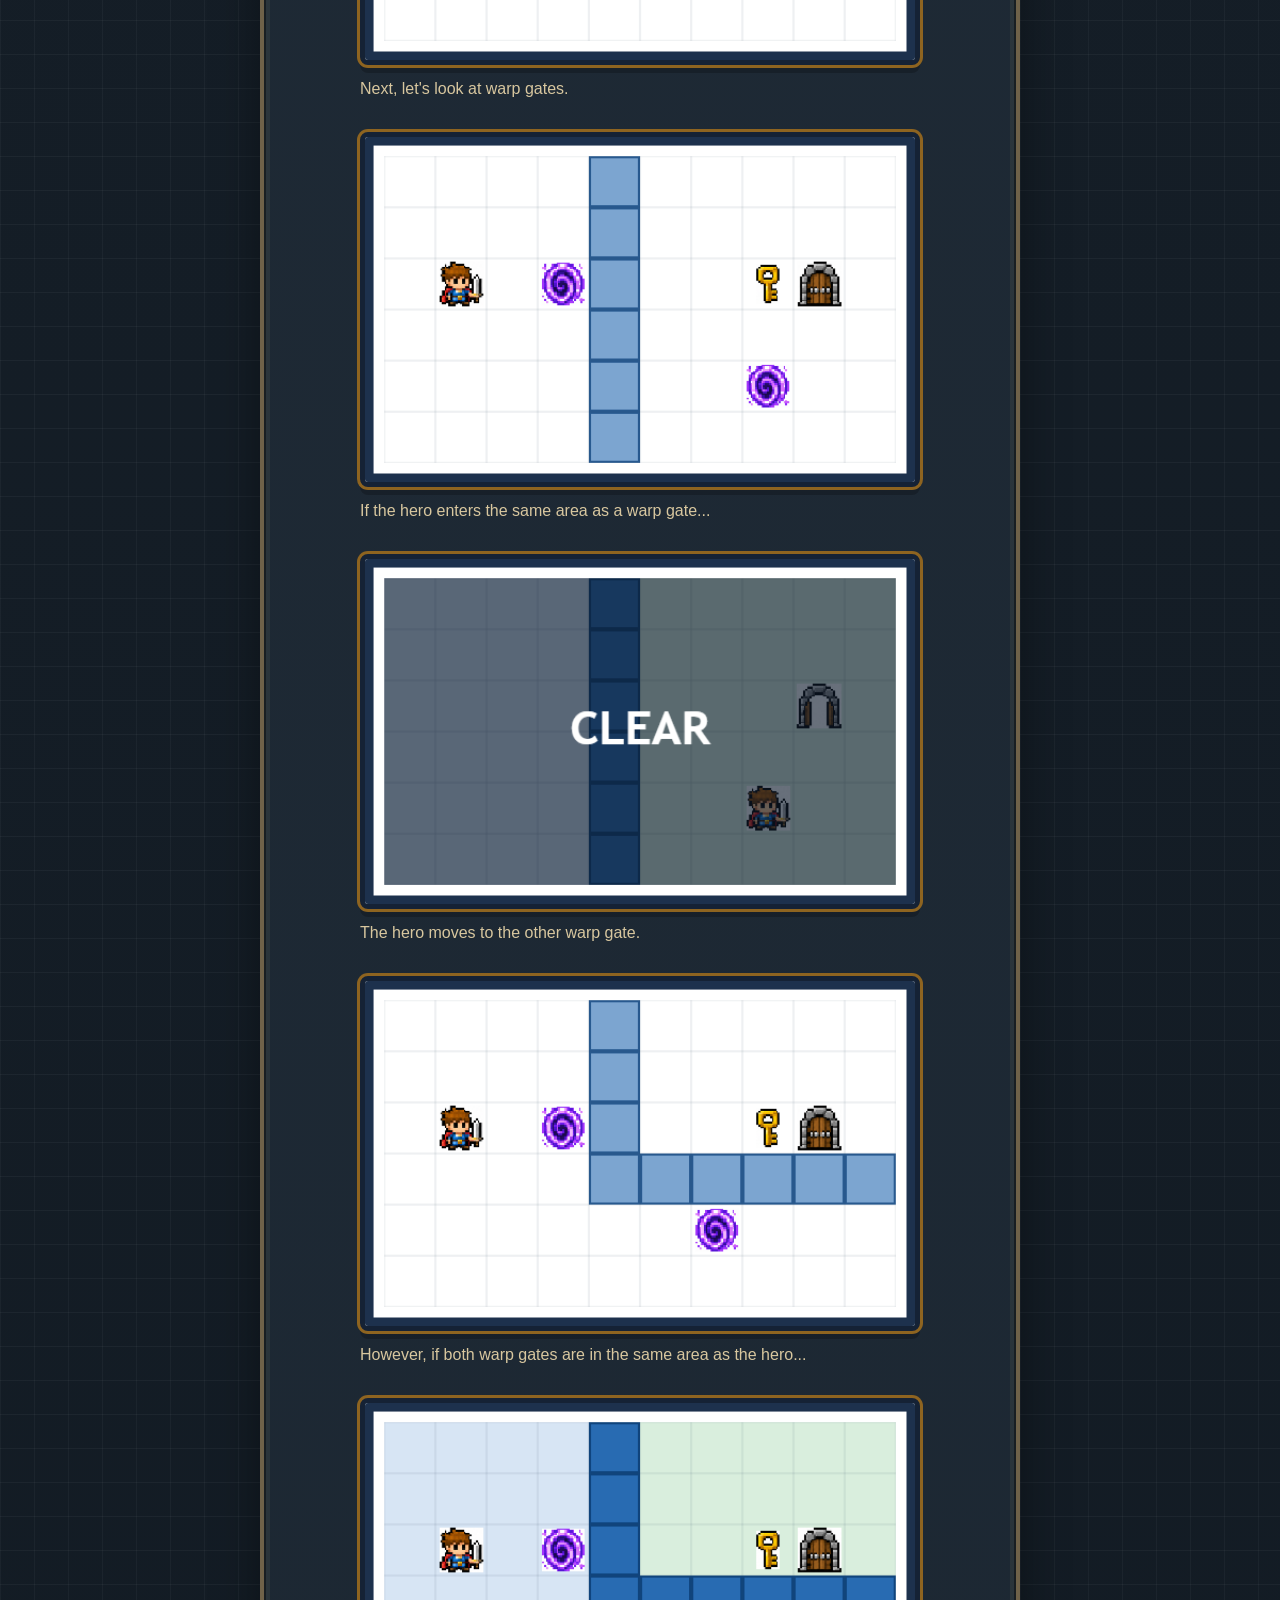
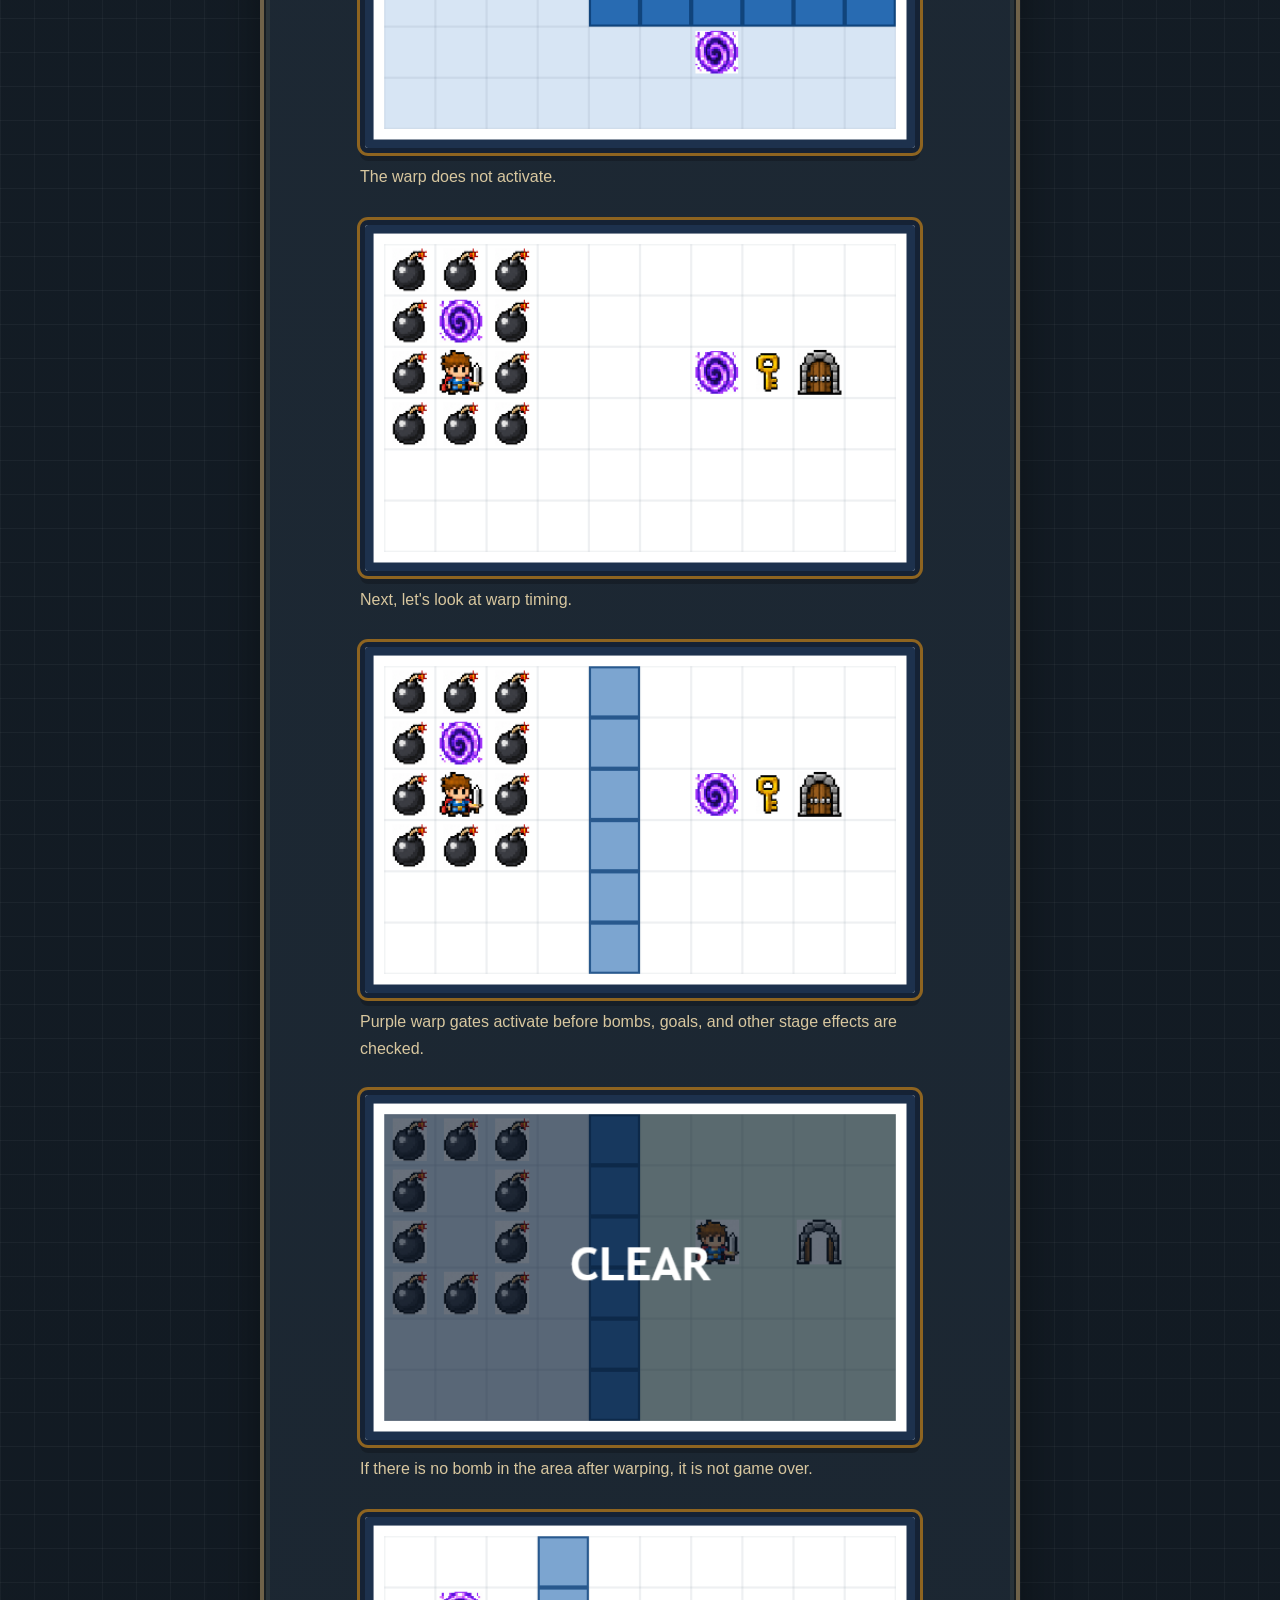
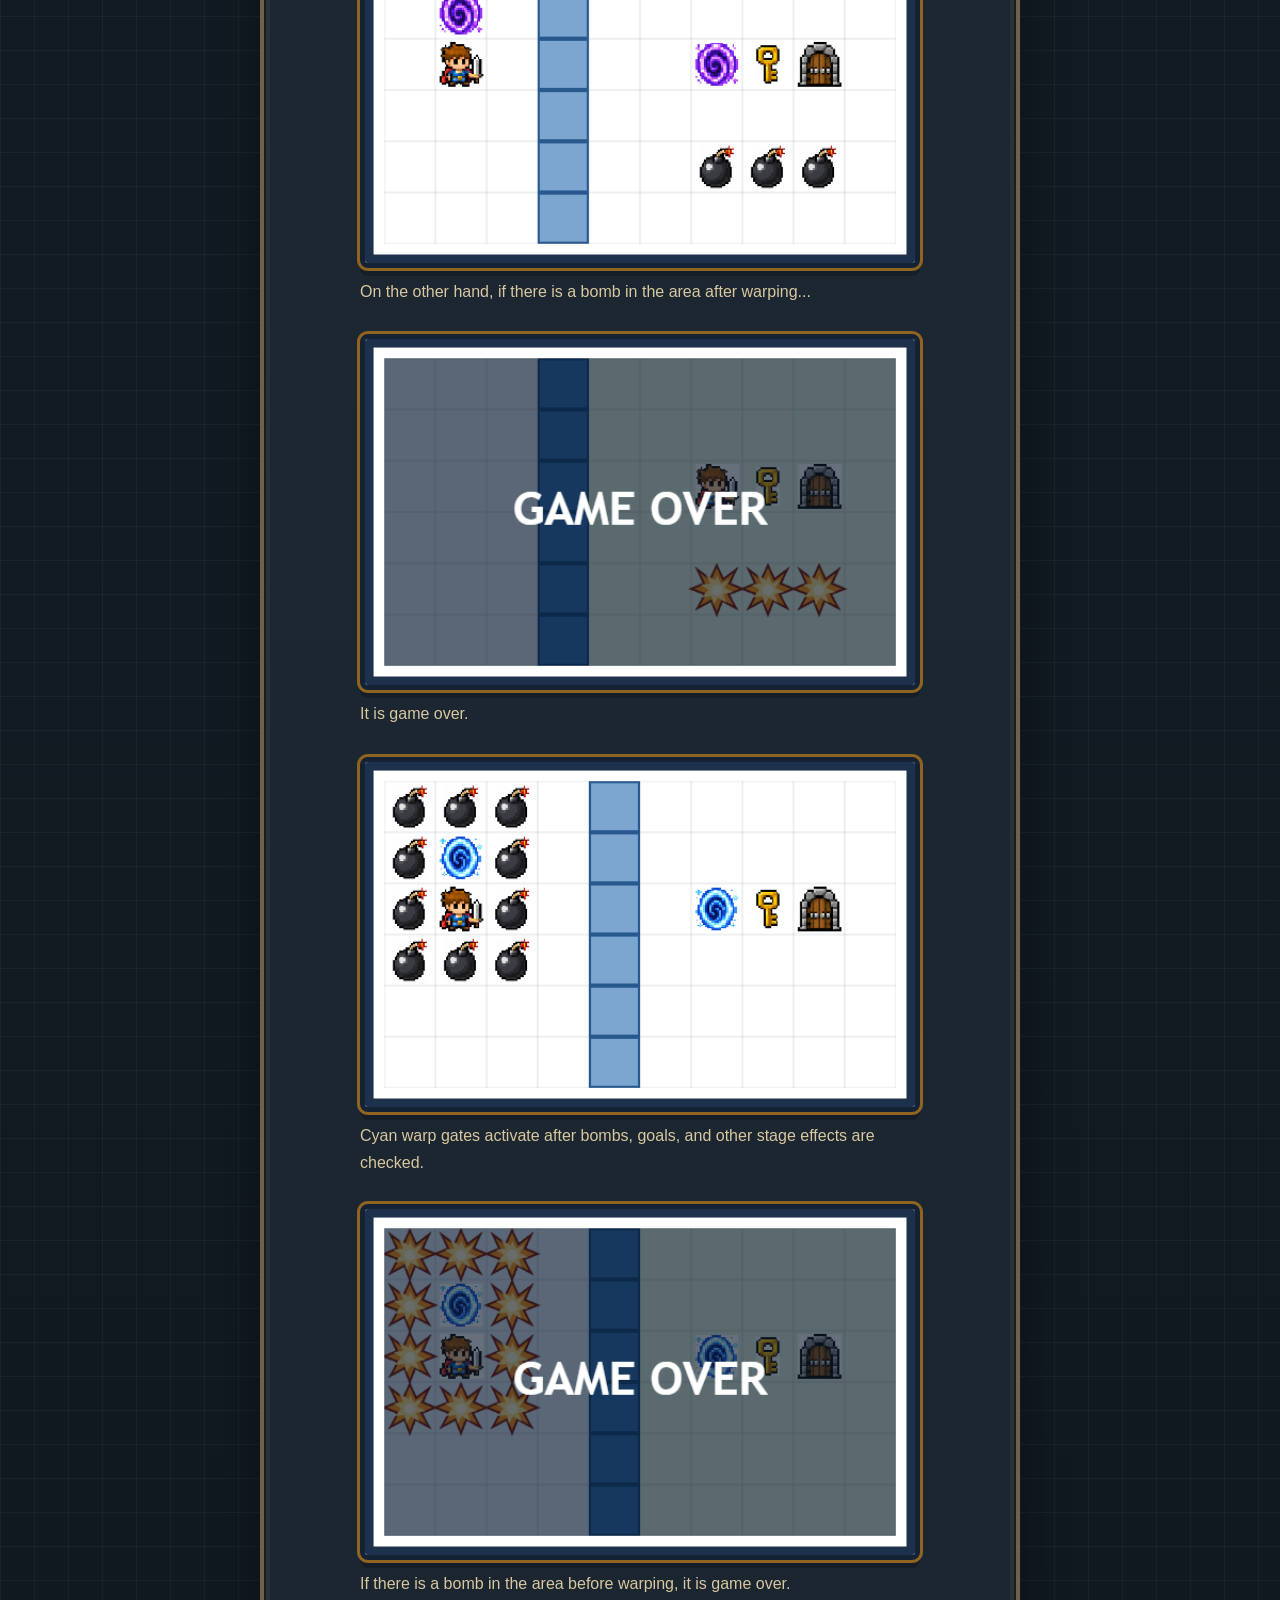
==== commit a7a958dd: "Refine home screen and localize app title" ====
--- a/howto.html
+++ b/howto.html
@@ -74,6 +74,10 @@
     function applyHowtoLanguage() {
       document.documentElement.lang = howtoLanguage;
       localStorage.setItem("closedLoopLanguage", howtoLanguage);
+      document.title =
+        howtoLanguage === "ja"
+          ? "遊び方 - きりわけダンジョン"
+          : "How to Play - Closed Loop Dungeon";
       document.querySelector(".page-title").textContent =
         howtoLanguage === "ja" ? "遊び方" : "How to Play";
       document.getElementById("backToGameLink").textContent =
--- a/style.css
+++ b/style.css
@@ -1,14 +1,20 @@
 :root {
-  --bg: #f5f1e8;
-  --panel: #fffaf2;
-  --panel-border: #d8ccb7;
-  --text: #243247;
-  --muted: #6f7c8c;
-  --accent: #15589a;
-  --accent-soft: rgba(32, 104, 179, 0.18);
-  --button: #173554;
-  --button-hover: #0f2740;
-  --shadow: rgba(34, 42, 58, 0.16);
+  --bg: #101820;
+  --panel: #1a2530;
+  --panel-border: #6f6249;
+  --text: #f5ead1;
+  --muted: #d8c79f;
+  --accent: #d8a83e;
+  --accent-soft: rgba(216, 168, 62, 0.2);
+  --button: #183b61;
+  --button-hover: #102946;
+  --shadow: rgba(0, 0, 0, 0.38);
+  --stone-dark: #111921;
+  --stone-mid: #26313b;
+  --gold: #d8a83e;
+  --gold-dark: #8e6420;
+  --parchment: #f3dfb1;
+  --parchment-edge: #a57b31;
 }
 
 * {
@@ -19,8 +25,11 @@
   margin: 0;
   min-height: 100vh;
   background:
-    radial-gradient(circle at top left, rgba(50, 134, 214, 0.12), transparent 36%),
-    linear-gradient(180deg, #fbf7ef 0%, var(--bg) 100%);
+    linear-gradient(90deg, rgba(255, 255, 255, 0.035) 1px, transparent 1px),
+    linear-gradient(180deg, rgba(255, 255, 255, 0.04) 1px, transparent 1px),
+    radial-gradient(circle at top, rgba(216, 168, 62, 0.14), transparent 32%),
+    linear-gradient(180deg, #1d2833 0%, var(--bg) 100%);
+  background-size: 34px 34px, 34px 34px, auto, auto;
   color: var(--text);
   font-family: "Trebuchet MS", "Segoe UI", sans-serif;
 }
@@ -35,21 +44,27 @@
 
 .page-title {
   margin: 0 0 14px;
-  color: #21486f;
-  font-family: "Comic Sans MS", "Trebuchet MS", cursive;
+  color: #f7d777;
+  font-family: Georgia, "Times New Roman", "Yu Mincho", serif;
   font-size: clamp(1.35rem, 3vw, 2rem);
-  font-weight: 700;
+  font-weight: 800;
   letter-spacing: 0.03em;
   text-align: center;
+  text-shadow: 0 3px 0 #33230e, 0 0 18px rgba(216, 168, 62, 0.35);
 }
 
 .game-panel {
   width: min(100%, 980px);
   padding: 24px;
-  border: 1px solid var(--panel-border);
-  border-radius: 24px;
-  background: var(--panel);
-  box-shadow: 0 18px 48px var(--shadow);
+  border: 4px solid var(--panel-border);
+  border-radius: 18px;
+  background:
+    linear-gradient(135deg, rgba(255, 255, 255, 0.08) 0 12px, transparent 12px 26px),
+    linear-gradient(180deg, #25313d 0%, var(--panel) 100%);
+  box-shadow:
+    inset 0 0 0 2px rgba(0, 0, 0, 0.42),
+    inset 0 0 0 6px rgba(255, 235, 168, 0.06),
+    0 18px 48px var(--shadow);
 }
 
 .home-panel {
@@ -63,16 +78,19 @@
 
 .home-copy h2 {
   margin: 0;
-  color: #173554;
+  color: #f7d777;
+  font-family: Georgia, "Times New Roman", "Yu Mincho", serif;
   font-size: clamp(2rem, 7vw, 4.2rem);
   line-height: 1;
+  text-shadow: 0 4px 0 #33230e, 0 0 18px rgba(216, 168, 62, 0.3);
 }
 
 .home-kicker {
   margin: 0 0 10px;
-  color: var(--accent);
+  color: #f3dfb1;
   font-weight: 700;
   text-transform: uppercase;
+  text-shadow: 0 2px 0 rgba(0, 0, 0, 0.4);
 }
 
 .home-copy p {
@@ -82,6 +100,24 @@
   line-height: 1.7;
 }
 
+.home-hero-image {
+  display: block;
+  width: 100%;
+  max-width: 640px;
+  height: auto;
+  margin: 2px 0 0;
+  aspect-ratio: 16 / 9;
+  object-fit: cover;
+  border: 5px solid #152235;
+  border-radius: 10px;
+  background: linear-gradient(180deg, #edf5f8 0%, #dce8ee 100%);
+  box-shadow:
+    0 0 0 3px var(--gold-dark),
+    0 0 0 5px #3b2a12,
+    inset 0 0 0 1px rgba(20, 55, 90, 0.08),
+    0 10px 0 rgba(0, 0, 0, 0.22);
+}
+
 .home-actions {
   display: flex;
   align-items: stretch;
@@ -90,15 +126,89 @@
 }
 
 .language-field {
-  display: inline-flex;
+  display: none;
   align-items: center;
   gap: 8px;
   min-height: 44px;
   padding: 8px 12px;
-  border: 1px solid rgba(29, 49, 77, 0.14);
-  border-radius: 999px;
-  background: rgba(255, 255, 255, 0.88);
-  font-weight: 700;
+  border: 2px solid var(--parchment-edge);
+  border-radius: 8px;
+  background: linear-gradient(180deg, #fff0c7 0%, var(--parchment) 100%);
+  color: #2d2415;
+  font-weight: 700;
+  box-shadow: inset 0 0 0 1px rgba(255, 255, 255, 0.42), 0 3px 0 #5b421b;
+}
+
+.home-secondary-actions {
+  display: flex;
+  align-items: stretch;
+  gap: 10px;
+  flex-wrap: wrap;
+}
+
+.icon-button {
+  display: inline-flex;
+  align-items: center;
+  justify-content: center;
+  min-width: 52px;
+  min-height: 52px;
+  padding: 10px 14px;
+  font-size: 1rem;
+  line-height: 1;
+}
+
+.modal-backdrop {
+  position: fixed;
+  inset: 0;
+  z-index: 20;
+  display: grid;
+  place-items: center;
+  padding: 24px;
+  background: rgba(5, 9, 14, 0.68);
+}
+
+.modal-backdrop[hidden] {
+  display: none;
+}
+
+.language-dialog {
+  width: min(100%, 320px);
+  padding: 14px;
+  border: 4px solid var(--panel-border);
+  border-radius: 14px;
+  background:
+    linear-gradient(135deg, rgba(255, 255, 255, 0.08) 0 12px, transparent 12px 26px),
+    linear-gradient(180deg, #25313d 0%, var(--panel) 100%);
+  box-shadow:
+    inset 0 0 0 2px rgba(0, 0, 0, 0.42),
+    0 18px 48px rgba(0, 0, 0, 0.45);
+}
+
+.language-option-list {
+  display: grid;
+  gap: 10px;
+}
+
+.language-option {
+  width: 100%;
+  justify-content: space-between;
+  color: #2d2415;
+  background: linear-gradient(180deg, #fff0c7 0%, var(--parchment) 100%);
+  text-align: left;
+  text-shadow: none;
+}
+
+.language-option.is-selected {
+  border-color: #f7d777;
+  box-shadow:
+    inset 0 0 0 2px rgba(216, 168, 62, 0.32),
+    0 4px 0 #5b421b;
+}
+
+.language-option-check {
+  min-width: 1.4em;
+  text-align: right;
+  font-weight: 800;
 }
 
 .panel-header {
@@ -117,10 +227,14 @@
   max-width: 100%;
   height: auto;
   margin: 0 auto;
-  border: 2px solid #1d314d;
-  border-radius: 16px;
+  border: 5px solid #152235;
+  border-radius: 8px;
   background: linear-gradient(180deg, #f8fbfd 0%, #ecf3f8 100%);
-  box-shadow: inset 0 0 0 1px rgba(20, 55, 90, 0.08);
+  box-shadow:
+    0 0 0 3px var(--gold-dark),
+    0 0 0 5px #3b2a12,
+    inset 0 0 0 1px rgba(20, 55, 90, 0.08),
+    0 10px 0 rgba(0, 0, 0, 0.22);
   cursor:
     url("data:image/svg+xml,%3Csvg xmlns='http://www.w3.org/2000/svg' width='28' height='28' viewBox='0 0 28 28'%3E%3Cg fill='none' stroke-linecap='round'%3E%3Cpath d='M14 2v24M2 14h24' stroke='%23ffffff' stroke-width='4'/%3E%3Cpath d='M14 2v24M2 14h24' stroke='%230f2740' stroke-width='2'/%3E%3Ccircle cx='14' cy='14' r='3.5' stroke='%23ffffff' stroke-width='4'/%3E%3Ccircle cx='14' cy='14' r='3.5' stroke='%230f2740' stroke-width='2'/%3E%3C/g%3E%3C/svg%3E")
       14 14,
@@ -180,9 +294,9 @@
 .stage-info {
   margin: 16px 0 0;
   padding: 12px 14px;
-  border: 1px solid rgba(29, 49, 77, 0.12);
-  border-radius: 14px;
-  background: rgba(255, 255, 255, 0.88);
+  border: 2px solid var(--parchment-edge);
+  border-radius: 8px;
+  background: linear-gradient(180deg, #fff0c7 0%, var(--parchment) 100%);
   color: var(--muted);
   line-height: 1.6;
   white-space: pre-line;
@@ -190,20 +304,22 @@
 
 button {
   appearance: none;
-  border: 0;
-  border-radius: 999px;
+  border: 2px solid var(--gold-dark);
+  border-radius: 8px;
   padding: 12px 20px;
-  background: var(--button);
+  background: linear-gradient(180deg, #224c76 0%, var(--button) 58%, #0f2740 100%);
   color: #fff;
   font: inherit;
   font-weight: 700;
   cursor: pointer;
-  transition: background-color 0.16s ease, transform 0.16s ease;
+  text-shadow: 0 2px 0 rgba(0, 0, 0, 0.38);
+  box-shadow: inset 0 0 0 1px rgba(255, 255, 255, 0.14), 0 4px 0 #071624;
+  transition: filter 0.16s ease, transform 0.16s ease;
 }
 
 button:hover,
 .button-link:hover {
-  background: var(--button-hover);
+  filter: brightness(1.08);
   transform: translateY(-1px);
 }
 
@@ -224,12 +340,13 @@
 }
 
 .secondary-button {
-  background: #e2ecf8;
-  color: var(--text);
+  background: linear-gradient(180deg, #fff0c7 0%, var(--parchment) 100%);
+  color: #2d2415;
+  text-shadow: none;
 }
 
 .secondary-button:hover {
-  background: #d2e2f3;
+  filter: brightness(1.04);
 }
 
 .button-link {
@@ -237,24 +354,28 @@
   align-items: center;
   justify-content: center;
   min-height: 44px;
-  border-radius: 999px;
+  border: 2px solid var(--gold-dark);
+  border-radius: 8px;
   padding: 12px 20px;
-  background: var(--button);
+  background: linear-gradient(180deg, #224c76 0%, var(--button) 58%, #0f2740 100%);
   color: #fff;
   font: inherit;
   font-weight: 700;
   text-decoration: none;
   cursor: pointer;
-  transition: background-color 0.16s ease, transform 0.16s ease;
+  text-shadow: 0 2px 0 rgba(0, 0, 0, 0.38);
+  box-shadow: inset 0 0 0 1px rgba(255, 255, 255, 0.14), 0 4px 0 #071624;
+  transition: filter 0.16s ease, transform 0.16s ease;
 }
 
 .button-link.secondary-button {
-  background: #e2ecf8;
-  color: var(--text);
+  background: linear-gradient(180deg, #fff0c7 0%, var(--parchment) 100%);
+  color: #2d2415;
+  text-shadow: none;
 }
 
 .button-link.secondary-button:hover {
-  background: #d2e2f3;
+  filter: brightness(1.04);
 }
 
 .howto-panel {
@@ -282,16 +403,17 @@
   max-width: 560px;
   height: auto;
   margin: 0 auto;
-  border: 2px solid #1d314d;
-  border-radius: 16px;
+  border: 5px solid #152235;
+  border-radius: 8px;
   background: #ffffff;
+  box-shadow: 0 0 0 3px var(--gold-dark), 0 8px 0 rgba(0, 0, 0, 0.22);
 }
 
 .howto-step p {
   max-width: 560px;
   min-height: 1.8em;
   margin: 10px auto 0;
-  color: var(--text);
+  color: var(--muted);
   line-height: 1.7;
   white-space: pre-line;
 }
@@ -303,9 +425,10 @@
 .stage-loader {
   margin-bottom: 14px;
   padding: 14px;
-  border: 1px solid rgba(29, 49, 77, 0.12);
-  border-radius: 14px;
-  background: rgba(255, 255, 255, 0.88);
+  border: 2px solid var(--parchment-edge);
+  border-radius: 10px;
+  background: linear-gradient(180deg, #fff0c7 0%, var(--parchment) 100%);
+  box-shadow: inset 0 0 0 1px rgba(255, 255, 255, 0.45), 0 4px 0 #5b421b;
 }
 
 .top-stage-loader {
@@ -335,14 +458,14 @@
   align-items: center;
   gap: 4px;
   font-weight: 700;
-  color: var(--text);
+  color: #2d2415;
   margin: 0;
 }
 
 .stage-row-label {
   flex: 0 0 auto;
   font-weight: 700;
-  color: var(--text);
+  color: #2d2415;
   white-space: nowrap;
   font-size: 0.78rem;
 }
@@ -352,12 +475,21 @@
   width: 68px;
   min-width: 0;
   padding: 5px 6px;
-  border: 1px solid rgba(29, 49, 77, 0.2);
-  border-radius: 12px;
-  background: #ffffff;
-  color: var(--text);
+  border: 2px solid #8a6a2f;
+  border-radius: 7px;
+  background: linear-gradient(180deg, #fffaf0 0%, #f6e7c4 100%);
+  color: #2d2415;
   font: inherit;
   font-size: 0.78rem;
+  font-weight: 700;
+}
+
+#stageDifficultySelect {
+  width: 92px;
+}
+
+#stageNumberInput {
+  width: 72px;
 }
 
 .top-stage-loader-row .stage-field {
@@ -586,7 +718,7 @@
   }
 
   .page {
-    padding: 12px 4px;
+    padding: 44px 4px 12px;
   }
 
   .page-title {
@@ -625,6 +757,20 @@
     width: 100%;
   }
 
+  .home-secondary-actions {
+    flex-direction: row;
+    width: 100%;
+  }
+
+  .home-secondary-actions .button-link {
+    flex: 1 1 auto;
+  }
+
+  .home-secondary-actions .icon-button {
+    flex: 0 0 auto;
+    width: auto;
+  }
+
   .top-stage-loader-row {
     gap: 4px;
   }
@@ -644,6 +790,14 @@
     font-size: 0.7rem;
   }
 
+  #stageDifficultySelect {
+    width: 76px;
+  }
+
+  #stageNumberInput {
+    width: 58px;
+  }
+
   .stage-row-label {
     font-size: 0.7rem;
   }
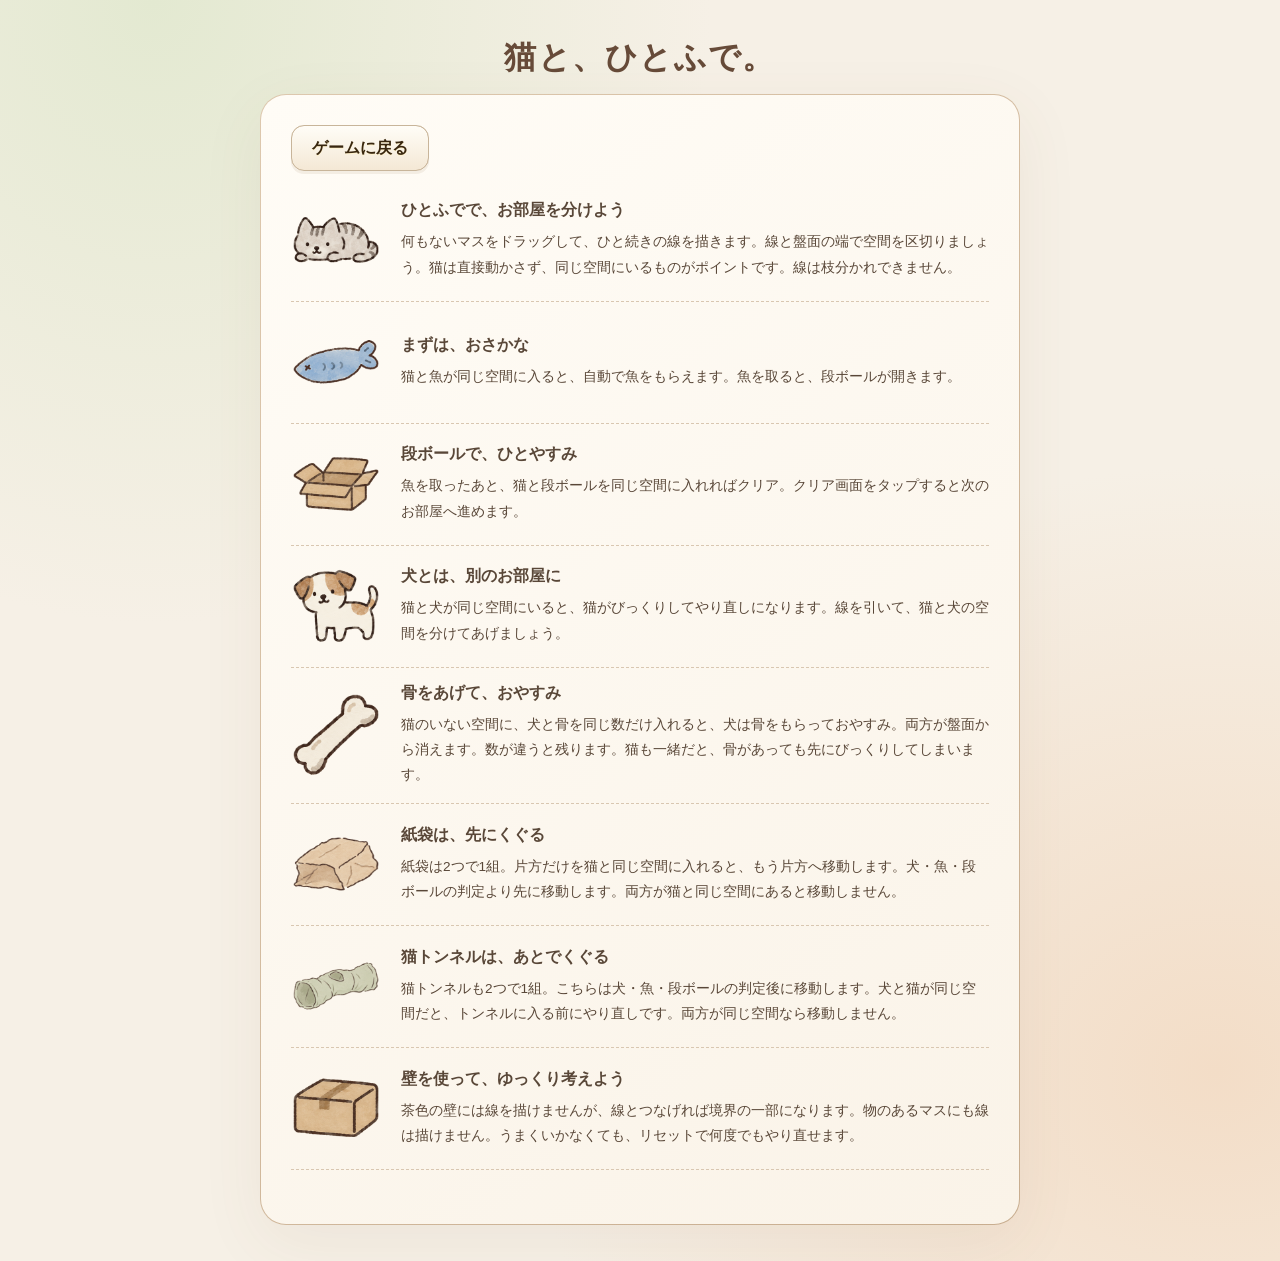
==== commit 65912773: "Create cozy cat edition with supplied watercolor sprites" ====
--- a/howto.html
+++ b/howto.html
@@ -3,8 +3,8 @@
 <head>
   <meta charset="UTF-8">
   <meta name="viewport" content="width=device-width, initial-scale=1.0">
-  <title>How to Play - Closed Loop Dungeon</title>
-  <link rel="stylesheet" href="style.css">
+  <title>How to Play - Closed-Loop Cat</title>
+  <link rel="stylesheet" href="style.css"><link rel="stylesheet" href="cat-theme.css">
 </head>
 <body>
   <main class="page howto-page">
@@ -15,166 +15,10 @@
         <a id="backToGameLink" class="button-link secondary-button" href="index.html">Back to Game</a>
       </header>
 
-      <div id="howtoSteps" class="howto-steps" aria-live="polite"></div>
+      <div id="howtoSteps" class="cat-howto" aria-live="polite"></div>
     </section>
   </main>
 
-  <script>
-    const HOWTO_ENGLISH_TEXT = [
-      "Closed Loop Dungeon is a puzzle about drawing one continuous line to divide the dungeon into separate areas.",
-      "Draw a line like this to enclose the hero and the key in the same area.",
-      "You made a continuous line.",
-      "When the hero and the key are in the same area, the hero automatically collects the key. The goal opens, so head there next.",
-      "Next, put the hero and the goal in the same area. A simple one-line shape like this is fine.",
-      "The hero and the goal are in the same area, so the stage is cleared.",
-      "Next, let's look at bombs.",
-      "If the hero and a bomb are in the same area, it is game over.",
-      "Bombs can be removed with water buckets.",
-      "Put the same number of bombs and buckets in one area to remove them.",
-      "Other objects can also be in that area, as long as the hero is not there.",
-      "Only the bomb and the bucket disappear.",
-      "However, if the hero is in the same area, the bomb explodes first.",
-      "Even if there is a bucket, it is still game over.",
-      "Bombs and buckets disappear only when their numbers are equal. If there are more bombs, they do not disappear.",
-      "If there are more buckets, they do not disappear either.",
-      "The line must form one continuous stroke. If line blocks touch other line blocks in four or more directions like this, it is not counted as one stroke.",
-      "However, a shape connected to the edge of the stage can still be judged as closed.",
-      "This kind of shape is not counted as one continuous loop.",
-      "Keep separate lines apart from each other.",
-      "Next, let's look at wall objects. Walls are the dark blue blocks.",
-      "A wall can work as part of your line.",
-      "Because of that, walls are also included when the game checks whether the line is one continuous stroke. This kind of drawing is not allowed.",
-      "However, there is no problem if the wall is not touching the line.",
-      "This case is also not allowed because the wall block is touching the drawn line.",
-      "Next, let's look at warp gates.",
-      "If the hero enters the same area as a warp gate...",
-      "The hero moves to the other warp gate.",
-      "However, if both warp gates are in the same area as the hero...",
-      "The warp does not activate.",
-      "Next, let's look at warp timing.",
-      "Purple warp gates activate before bombs, goals, and other stage effects are checked.",
-      "If there is no bomb in the area after warping, it is not game over.",
-      "On the other hand, if there is a bomb in the area after warping...",
-      "It is game over.",
-      "Cyan warp gates activate after bombs, goals, and other stage effects are checked.",
-      "If there is a bomb in the area before warping, it is game over.",
-      "On the other hand, even if there is a bomb in the area after warping...",
-      "It is not game over."
-    ];
-
-    function getInitialLanguage() {
-      const queryLanguage = new URLSearchParams(location.search).get("lang");
-      const savedLanguage = localStorage.getItem("closedLoopLanguage");
-      const language = queryLanguage || savedLanguage || navigator.language;
-      return String(language).toLowerCase().startsWith("ja") ? "ja" : "en";
-    }
-
-    const howtoLanguage = getInitialLanguage();
-
-    function applyHowtoLanguage() {
-      document.documentElement.lang = howtoLanguage;
-      localStorage.setItem("closedLoopLanguage", howtoLanguage);
-      document.title =
-        howtoLanguage === "ja"
-          ? "遊び方 - きりわけダンジョン"
-          : "How to Play - Closed Loop Dungeon";
-      document.querySelector(".page-title").textContent =
-        howtoLanguage === "ja" ? "遊び方" : "How to Play";
-      document.getElementById("backToGameLink").textContent =
-        howtoLanguage === "ja" ? "ゲームに戻る" : "Back to Game";
-      const currentParams = new URLSearchParams(location.search);
-      const shouldReturnToGame = currentParams.get("return") === "game";
-      const backParams = new URLSearchParams({ lang: howtoLanguage });
-      if (currentParams.get("android") === "1") {
-        backParams.set("android", "1");
-      }
-      if (shouldReturnToGame) {
-        backParams.set("resume", "1");
-      }
-      document.getElementById("backToGameLink").href = shouldReturnToGame
-        ? `index.html?${backParams.toString()}`
-        : `index.html?${backParams.toString()}`;
-    }
-
-    function getStepText(step) {
-      if (Array.isArray(step.text)) {
-        return step.text.join("\n");
-      }
-
-      return step.text || "";
-    }
-
-    function readJsonWithXhr(path) {
-      return new Promise((resolve, reject) => {
-        if (typeof XMLHttpRequest !== "function") {
-          reject(new Error("XMLHttpRequest is unavailable."));
-          return;
-        }
-
-        const request = new XMLHttpRequest();
-        request.overrideMimeType?.("application/json");
-        request.open("GET", path, true);
-        request.onload = () => {
-          if (request.status !== 0 && (request.status < 200 || request.status >= 300)) {
-            reject(new Error(`${path} could not be loaded.`));
-            return;
-          }
-
-          try {
-            resolve(JSON.parse(request.responseText));
-          } catch (error) {
-            reject(error);
-          }
-        };
-        request.onerror = () => reject(new Error(`${path} could not be loaded.`));
-        request.send();
-      });
-    }
-
-    async function readJsonResource(path) {
-      const response = await fetch(path).catch(() => null);
-      if (response?.ok) {
-        return response.json();
-      }
-
-      return readJsonWithXhr(path);
-    }
-
-    async function loadHowToSteps() {
-      const stepsContainer = document.getElementById("howtoSteps");
-
-      try {
-        const data = await readJsonResource("tutorial/howto.json");
-        const steps = Array.isArray(data.steps) ? data.steps : [];
-        stepsContainer.replaceChildren(
-          ...steps.map((step, index) => {
-            const originalText = getStepText(step);
-            const localizedText =
-              howtoLanguage === "en" ? HOWTO_ENGLISH_TEXT[index] || originalText : originalText;
-            const article = document.createElement("article");
-            article.className = "howto-step";
-
-            const image = document.createElement("img");
-            image.src = `tutorial/${step.image}`;
-            image.alt = localizedText || `How to Play ${index + 1}`;
-            image.loading = "lazy";
-
-            const caption = document.createElement("p");
-            caption.textContent =
-              localizedText ||
-              (howtoLanguage === "ja" ? "ここに説明文を書いてください。" : "Add an explanation here.");
-
-            article.append(image, caption);
-            return article;
-          })
-        );
-      } catch (error) {
-        stepsContainer.textContent = error.message;
-      }
-    }
-
-    applyHowtoLanguage();
-    void loadHowToSteps();
-  </script>
+  <script src="cat-howto.js"></script>
 </body>
 </html>
--- a/style.css
+++ b/style.css
@@ -1,9 +1,9 @@
 :root {
   --bg: #101820;
   --panel: #1a2530;
-  --panel-border: #6f6249;
+  --panel-border: #dba647;
   --text: #f5ead1;
-  --muted: #d8c79f;
+  --muted: #ddceb0;
   --accent: #d8a83e;
   --accent-soft: rgba(216, 168, 62, 0.2);
   --button: #183b61;
@@ -15,6 +15,12 @@
   --gold-dark: #8e6420;
   --parchment: #f3dfb1;
   --parchment-edge: #a57b31;
+  --surface: linear-gradient(145deg, #28343b, #111b22 65%, #0c1319);
+  --gold-frame: linear-gradient(135deg, #fff0ae, #dfa337 18%, #76501e 36%, #ffdc76 55%, #bd7b22 78%, #fff0ae);
+  --blue-face: linear-gradient(180deg, #3297c2, #15618e 46%, #114971 50%, #093557);
+  --green-face: linear-gradient(180deg, #77c74b, #339632 46%, #177333 50%, #10522c);
+  --cream-face: linear-gradient(180deg, #fff5d5, #f5d99d 52%, #e6bd71);
+  --frame-shadow: inset 0 0 0 2px #382a19, inset 0 0 0 4px #ffe7a066, 0 5px 0 #080e13, 0 12px 28px #0006;
 }
 
 * {
@@ -24,14 +30,9 @@
 body {
   margin: 0;
   min-height: 100vh;
-  background:
-    linear-gradient(90deg, rgba(255, 255, 255, 0.035) 1px, transparent 1px),
-    linear-gradient(180deg, rgba(255, 255, 255, 0.04) 1px, transparent 1px),
-    radial-gradient(circle at top, rgba(216, 168, 62, 0.14), transparent 32%),
-    linear-gradient(180deg, #1d2833 0%, var(--bg) 100%);
-  background-size: 34px 34px, 34px 34px, auto, auto;
+  background: #121b24 url("sozai/dungeon-ui-background.png") center top / cover fixed;
   color: var(--text);
-  font-family: "Trebuchet MS", "Segoe UI", sans-serif;
+  font-family: "Trebuchet MS", "Segoe UI", "Yu Gothic", "Meiryo", sans-serif;
 }
 
 .page {
@@ -54,21 +55,166 @@
 }
 
 .game-panel {
+  position: relative;
   width: min(100%, 980px);
-  padding: 24px;
-  border: 4px solid var(--panel-border);
+  padding: 28px;
+  border: 4px solid transparent;
   border-radius: 18px;
-  background:
-    linear-gradient(135deg, rgba(255, 255, 255, 0.08) 0 12px, transparent 12px 26px),
-    linear-gradient(180deg, #25313d 0%, var(--panel) 100%);
-  box-shadow:
-    inset 0 0 0 2px rgba(0, 0, 0, 0.42),
-    inset 0 0 0 6px rgba(255, 235, 168, 0.06),
-    0 18px 48px var(--shadow);
+  background: var(--surface) padding-box, var(--gold-frame) border-box;
+  box-shadow: var(--frame-shadow), 0 24px 60px #0007;
 }
 
 .home-panel {
   max-width: 760px;
+}
+
+.manager-page {
+  width: min(100%, 1120px);
+}
+
+.manager-panel {
+  width: min(100%, 1120px);
+  display: grid;
+  gap: 20px;
+}
+
+.manager-header {
+  display: flex;
+  justify-content: space-between;
+  align-items: flex-start;
+  gap: 18px;
+  flex-wrap: wrap;
+}
+
+.manager-title {
+  margin: 0;
+  color: #f7d777;
+  font-family: Georgia, "Times New Roman", "Yu Mincho", serif;
+  font-size: clamp(2rem, 5vw, 3rem);
+  line-height: 1.05;
+  text-shadow: 0 4px 0 #33230e, 0 0 18px rgba(216, 168, 62, 0.3);
+}
+
+.manager-lead {
+  margin: 10px 0 0;
+  color: var(--muted);
+  line-height: 1.6;
+}
+
+.manager-nav,
+.manager-toolbar,
+.manager-toolbar-group,
+.manager-output-panel,
+.stage-manager-controls {
+  display: flex;
+  gap: 12px;
+  flex-wrap: wrap;
+}
+
+.manager-toolbar {
+  justify-content: space-between;
+  align-items: center;
+}
+
+.manager-output-panel {
+  display: grid;
+  gap: 16px;
+  grid-template-columns: repeat(2, minmax(0, 1fr));
+}
+
+.manager-output-block {
+  display: grid;
+  gap: 10px;
+}
+
+.manager-output-block h2,
+.manager-difficulty-header h2 {
+  margin: 0;
+  color: #f7d777;
+  font-family: Georgia, "Times New Roman", "Yu Mincho", serif;
+  font-size: 1.2rem;
+}
+
+.manager-json-output {
+  min-height: 180px;
+  width: 100%;
+  padding: 12px 14px;
+  border: 2px solid var(--parchment-edge);
+  border-radius: 8px;
+  background: linear-gradient(180deg, #fff0c7 0%, var(--parchment) 100%);
+  color: #2d2415;
+  font: 0.92rem/1.5 "Consolas", "Courier New", monospace;
+  resize: vertical;
+}
+
+.manager-difficulty-sections {
+  display: grid;
+  gap: 18px;
+}
+
+.manager-difficulty-section {
+  display: grid;
+  gap: 12px;
+}
+
+.stage-manager-list {
+  display: grid;
+  gap: 12px;
+}
+
+.stage-manager-card {
+  display: grid;
+  grid-template-columns: 160px minmax(0, 1fr);
+  gap: 14px;
+  align-items: center;
+  padding: 12px;
+  border: 1px solid #ae864b;
+  border-radius: 12px;
+  background: var(--surface);
+  box-shadow: inset 0 0 0 3px #ffffff05;
+}
+
+.stage-manager-thumb {
+  width: 160px;
+  height: 120px;
+  border: 3px solid #152235;
+  border-radius: 8px;
+  background: linear-gradient(180deg, #f8fbfd 0%, #ecf3f8 100%);
+  box-shadow:
+    0 0 0 2px var(--gold-dark),
+    inset 0 0 0 1px rgba(20, 55, 90, 0.08);
+}
+
+.stage-manager-meta {
+  display: grid;
+  gap: 12px;
+  min-width: 0;
+}
+
+.stage-manager-title {
+  color: var(--text);
+  font-weight: 700;
+  line-height: 1.45;
+  word-break: break-word;
+}
+
+.stage-manager-subline {
+  color: rgba(243, 223, 177, 0.74);
+  font-size: 0.88rem;
+  line-height: 1.4;
+}
+
+.stage-manager-premium-toggle {
+  display: inline-flex;
+  align-items: center;
+  gap: 8px;
+  min-height: 44px;
+  padding: 0 10px;
+  border: 2px solid var(--parchment-edge);
+  border-radius: 8px;
+  background: linear-gradient(180deg, #fff0c7 0%, var(--parchment) 100%);
+  color: #2d2415;
+  font-weight: 700;
 }
 
 .home-layout {
@@ -125,6 +271,19 @@
   flex-wrap: wrap;
 }
 
+.home-version-button {
+  align-self: center;
+  margin-top: 4px;
+  padding: 4px 8px;
+  color: rgba(243, 223, 177, 0.72);
+  font-size: 0.78rem;
+  font-weight: 600;
+  letter-spacing: 0.03em;
+  text-shadow: none;
+  -webkit-user-select: none;
+  user-select: none;
+}
+
 .language-field {
   display: none;
   align-items: center;
@@ -146,6 +305,103 @@
   flex-wrap: wrap;
 }
 
+.home-premium-button {
+  justify-self: center;
+  width: 72px;
+  height: 72px;
+  margin-top: 8px;
+  padding: 0;
+  border: 0;
+  border-radius: 50%;
+  background: transparent;
+  box-shadow: none;
+  line-height: 0;
+}
+
+.home-premium-button:disabled {
+  background: transparent;
+  cursor: default;
+}
+
+.home-premium-button:hover,
+.home-premium-button:active {
+  filter: none;
+  transform: none;
+}
+
+.home-premium-icon {
+  width: 100%;
+  height: 100%;
+  object-fit: contain;
+  transition: filter 0.18s ease, opacity 0.18s ease;
+}
+
+.home-premium-button.is-locked .home-premium-icon {
+  filter: grayscale(1) saturate(0.2);
+  opacity: 0.38;
+}
+
+.home-premium-button.is-purchased .home-premium-icon {
+  filter: none;
+  opacity: 1;
+}
+
+.web-store-badge-link {
+  justify-self: center;
+  display: inline-flex;
+  align-items: center;
+  gap: 9px;
+  min-height: 44px;
+  margin-top: 8px;
+  padding: 7px 13px 7px 11px;
+  border: 1px solid rgba(255, 255, 255, 0.68);
+  border-radius: 7px;
+  background: #050505;
+  color: #fff;
+  text-decoration: none;
+  box-shadow: 0 3px 0 rgba(0, 0, 0, 0.24);
+}
+
+.web-store-badge-link[hidden] {
+  display: none;
+}
+
+.web-store-badge-link:hover {
+  filter: brightness(1.08);
+  transform: translateY(-1px);
+}
+
+.web-store-badge-link:active {
+  transform: translateY(0);
+}
+
+.web-store-badge-link-game {
+  margin: 18px auto 0;
+}
+
+.web-store-badge-mark {
+  width: 25px;
+  height: 25px;
+  object-fit: contain;
+}
+
+.web-store-badge-copy {
+  display: grid;
+  gap: 1px;
+  line-height: 1;
+  letter-spacing: 0;
+}
+
+.web-store-badge-copy span {
+  font-size: 0.58rem;
+  font-weight: 600;
+}
+
+.web-store-badge-copy strong {
+  font-size: 1.05rem;
+  font-weight: 700;
+}
+
 .icon-button {
   display: inline-flex;
   align-items: center;
@@ -172,16 +428,12 @@
 }
 
 .language-dialog {
-  width: min(100%, 320px);
-  padding: 14px;
-  border: 4px solid var(--panel-border);
-  border-radius: 14px;
-  background:
-    linear-gradient(135deg, rgba(255, 255, 255, 0.08) 0 12px, transparent 12px 26px),
-    linear-gradient(180deg, #25313d 0%, var(--panel) 100%);
-  box-shadow:
-    inset 0 0 0 2px rgba(0, 0, 0, 0.42),
-    0 18px 48px rgba(0, 0, 0, 0.45);
+  width: min(100%, 360px);
+  padding: 22px;
+  border: 4px solid transparent;
+  border-radius: 18px;
+  background: var(--surface) padding-box, var(--gold-frame) border-box;
+  box-shadow: var(--frame-shadow), 0 24px 80px #000a;
 }
 
 .language-option-list {
@@ -190,12 +442,12 @@
 }
 
 .language-option {
+  background: var(--cream-face) padding-box, var(--gold-frame) border-box;
+  color: #39270f;
+  text-shadow: 0 1px #fff2cd;
   width: 100%;
   justify-content: space-between;
-  color: #2d2415;
-  background: linear-gradient(180deg, #fff0c7 0%, var(--parchment) 100%);
   text-align: left;
-  text-shadow: none;
 }
 
 .language-option.is-selected {
@@ -227,9 +479,9 @@
   max-width: 100%;
   height: auto;
   margin: 0 auto;
-  border: 5px solid #152235;
-  border-radius: 8px;
-  background: linear-gradient(180deg, #f8fbfd 0%, #ecf3f8 100%);
+  border: 3px solid #292e31;
+  border-radius: 2px;
+  background: #888779;
   box-shadow:
     0 0 0 3px var(--gold-dark),
     0 0 0 5px #3b2a12,
@@ -268,9 +520,10 @@
   gap: 12px;
   margin: 0;
   padding: 12px 14px;
-  border: 1px solid rgba(29, 49, 77, 0.12);
-  border-radius: 14px;
-  background: rgba(255, 255, 255, 0.88);
+  border: 1px solid #ae864b;
+  border-radius: 12px;
+  background: var(--surface);
+  box-shadow: inset 0 0 0 3px #ffffff05;
 }
 
 .label {
@@ -291,29 +544,129 @@
   margin-bottom: 14px;
 }
 
+.game-canvas-shell {
+  position: relative;
+  width: min(100%, 820px);
+  margin: 24px auto 0;
+  padding: clamp(12px, 2.5vw, 22px);
+  border: 5px solid transparent;
+  border-radius: 15px;
+  background:
+    repeating-linear-gradient(0deg, #1c2b32 0 23px, #0b141b 24px 27px) padding-box,
+    var(--gold-frame) border-box;
+  box-shadow: var(--frame-shadow), inset 0 0 18px 8px #0009;
+}
+
+/* 松明は盤面外に置き、マスの判定とタッチ領域を遮らない。 */
+.game-canvas-shell::before,
+.game-canvas-shell::after {
+  content: "";
+  position: absolute;
+  top: 24%;
+  width: 9px;
+  height: 36px;
+  z-index: 1;
+  pointer-events: none;
+  border-radius: 60% 60% 3px 3px;
+  background: radial-gradient(ellipse at 50% 22%, #fff6b0 0 12%, #ffd052 15% 27%, #ee7b16 31% 40%, transparent 47%),
+    linear-gradient(90deg, #322315, #b68a42 50%, #342819);
+  box-shadow: 0 -8px 13px 4px #ffb52f80, 0 0 32px 8px #ff9c242a;
+}
+
+.game-canvas-shell::before { left: 2px; }
+.game-canvas-shell::after { right: 2px; }
+
+#gameScreen {
+  background: var(--surface) padding-box, var(--gold-frame) border-box;
+}
+
+@media (max-width: 420px) {
+  .game-canvas-shell::before,
+  .game-canvas-shell::after { width: 5px; height: 25px; }
+}
+
+.premium-stage-overlay {
+  position: absolute;
+  inset: 0;
+  display: grid;
+  place-items: center;
+  padding: 20px;
+  background: rgba(210, 215, 222, 0.48);
+  border-radius: 8px;
+  z-index: 3;
+}
+
+.premium-stage-overlay[hidden] {
+  display: none;
+}
+
+.premium-stage-overlay-card {
+  display: grid;
+  gap: 14px;
+  width: min(100%, 320px);
+  padding: 18px 16px;
+  border: 2px solid rgba(111, 98, 73, 0.72);
+  border-radius: 8px;
+  background: rgba(26, 37, 48, 0.92);
+  box-shadow: 0 12px 28px rgba(0, 0, 0, 0.28);
+  text-align: center;
+}
+
+.premium-stage-overlay-note {
+  margin: 0;
+  color: var(--text);
+  line-height: 1.6;
+}
+
+.web-store-promo {
+  display: grid;
+  gap: 12px;
+  margin-top: 14px;
+  padding: 14px;
+  border: 2px solid rgba(216, 168, 62, 0.52);
+  border-radius: 8px;
+  background: linear-gradient(180deg, rgba(255, 240, 199, 0.14) 0%, rgba(24, 59, 97, 0.16) 100%);
+}
+
+.web-store-promo[hidden] {
+  display: none;
+}
+
+.web-store-promo-text {
+  margin: 0;
+  color: var(--text);
+  line-height: 1.6;
+}
+
 .stage-info {
   margin: 16px 0 0;
   padding: 12px 14px;
   border: 2px solid var(--parchment-edge);
-  border-radius: 8px;
-  background: linear-gradient(180deg, #fff0c7 0%, var(--parchment) 100%);
-  color: var(--muted);
+  border-radius: 10px;
+  background: var(--cream-face);
+  color: #39270f;
   line-height: 1.6;
   white-space: pre-line;
 }
 
-button {
+button,
+.button-link {
   appearance: none;
-  border: 2px solid var(--gold-dark);
-  border-radius: 8px;
-  padding: 12px 20px;
-  background: linear-gradient(180deg, #224c76 0%, var(--button) 58%, #0f2740 100%);
-  color: #fff;
+  display: inline-flex;
+  align-items: center;
+  justify-content: center;
+  gap: 10px;
+  min-height: 48px;
+  border: 3px solid transparent;
+  border-radius: 13px;
+  padding: 12px 22px;
+  background: var(--blue-face) padding-box, var(--gold-frame) border-box;
+  color: #fff8e4;
   font: inherit;
-  font-weight: 700;
+  font-weight: 800;
   cursor: pointer;
-  text-shadow: 0 2px 0 rgba(0, 0, 0, 0.38);
-  box-shadow: inset 0 0 0 1px rgba(255, 255, 255, 0.14), 0 4px 0 #071624;
+  text-shadow: 0 2px 2px #061725;
+  box-shadow: var(--frame-shadow);
   transition: filter 0.16s ease, transform 0.16s ease;
 }
 
@@ -333,16 +686,11 @@
   box-shadow: inset 0 0 0 1px rgba(255, 255, 255, 0.18);
 }
 
-button:disabled {
-  background: #97a3b3;
-  cursor: not-allowed;
-  transform: none;
-}
-
-.secondary-button {
-  background: linear-gradient(180deg, #fff0c7 0%, var(--parchment) 100%);
-  color: #2d2415;
-  text-shadow: none;
+.secondary-button,
+.button-link.secondary-button {
+  background: var(--cream-face) padding-box, var(--gold-frame) border-box;
+  color: #39270f;
+  text-shadow: 0 1px #fff2cd;
 }
 
 .secondary-button:hover {
@@ -350,28 +698,7 @@
 }
 
 .button-link {
-  display: inline-flex;
-  align-items: center;
-  justify-content: center;
-  min-height: 44px;
-  border: 2px solid var(--gold-dark);
-  border-radius: 8px;
-  padding: 12px 20px;
-  background: linear-gradient(180deg, #224c76 0%, var(--button) 58%, #0f2740 100%);
-  color: #fff;
-  font: inherit;
-  font-weight: 700;
   text-decoration: none;
-  cursor: pointer;
-  text-shadow: 0 2px 0 rgba(0, 0, 0, 0.38);
-  box-shadow: inset 0 0 0 1px rgba(255, 255, 255, 0.14), 0 4px 0 #071624;
-  transition: filter 0.16s ease, transform 0.16s ease;
-}
-
-.button-link.secondary-button {
-  background: linear-gradient(180deg, #fff0c7 0%, var(--parchment) 100%);
-  color: #2d2415;
-  text-shadow: none;
 }
 
 .button-link.secondary-button:hover {
@@ -423,26 +750,25 @@
 }
 
 .stage-loader {
-  margin-bottom: 14px;
-  padding: 14px;
-  border: 2px solid var(--parchment-edge);
-  border-radius: 10px;
-  background: linear-gradient(180deg, #fff0c7 0%, var(--parchment) 100%);
-  box-shadow: inset 0 0 0 1px rgba(255, 255, 255, 0.45), 0 4px 0 #5b421b;
+  margin-bottom: 18px;
+  padding: 16px;
+  border: 3px solid transparent;
+  border-radius: 13px;
+  background: var(--surface) padding-box, var(--gold-frame) border-box;
+  box-shadow: var(--frame-shadow);
 }
 
 .top-stage-loader {
-  margin-top: 0;
-  margin-bottom: 0;
-  padding: 6px 8px;
+  margin: 0 0 8px;
+  padding: 12px 16px;
 }
 
 .top-stage-loader-row {
-  flex-wrap: nowrap;
+  flex-wrap: wrap;
   justify-content: flex-start;
-  gap: 4px;
+  gap: 14px;
   align-items: center;
-  font-size: 0.78rem;
+  font-size: 1rem;
 }
 
 .stage-loader-row,
@@ -464,32 +790,34 @@
 
 .stage-row-label {
   flex: 0 0 auto;
-  font-weight: 700;
-  color: #2d2415;
+  font-weight: 800;
+  color: var(--text);
   white-space: nowrap;
-  font-size: 0.78rem;
+  font-size: 1rem;
+  text-shadow: 0 2px #000;
 }
 
 .stage-field input,
 .stage-field select {
-  width: 68px;
+  width: 100px;
   min-width: 0;
-  padding: 5px 6px;
-  border: 2px solid #8a6a2f;
-  border-radius: 7px;
-  background: linear-gradient(180deg, #fffaf0 0%, #f6e7c4 100%);
-  color: #2d2415;
+  min-height: 44px;
+  padding: 8px 12px;
+  border: 3px solid #d6a247;
+  border-radius: 10px;
+  background: var(--cream-face);
+  color: #39270f;
+  box-shadow: inset 0 0 0 2px #fff4cf, 0 3px 0 #090e13;
   font: inherit;
-  font-size: 0.78rem;
-  font-weight: 700;
+  font-weight: 800;
 }
 
 #stageDifficultySelect {
-  width: 92px;
+  width: 142px;
 }
 
 #stageNumberInput {
-  width: 72px;
+  width: 112px;
 }
 
 .top-stage-loader-row .stage-field {
@@ -511,6 +839,14 @@
   line-height: 1.5;
 }
 
+.stage-solver-row {
+  margin-top: 8px;
+}
+
+.stage-solver-row button {
+  width: auto;
+}
+
 .status-text.is-error {
   color: #a11d33;
 }
@@ -544,9 +880,10 @@
 .rules-lead {
   margin-bottom: 18px;
   padding: 16px 18px;
-  border-radius: 18px;
-  background: linear-gradient(180deg, rgba(227, 239, 251, 0.9), rgba(255, 255, 255, 0.95));
-  border: 1px solid rgba(29, 49, 77, 0.1);
+  border: 1px solid #ae864b;
+  border-radius: 12px;
+  background: var(--surface);
+  box-shadow: inset 0 0 0 3px #ffffff05;
 }
 
 .rules-lead p {
@@ -562,9 +899,10 @@
 
 .rule-card {
   padding: 16px;
-  border: 1px solid rgba(29, 49, 77, 0.12);
-  border-radius: 18px;
-  background: rgba(255, 255, 255, 0.9);
+  border: 1px solid #ae864b;
+  border-radius: 12px;
+  background: var(--surface);
+  box-shadow: inset 0 0 0 3px #ffffff05;
 }
 
 .rule-card h3 {
@@ -619,9 +957,10 @@
 .rules-notes {
   margin-top: 18px;
   padding: 18px;
-  border-radius: 18px;
-  background: rgba(255, 255, 255, 0.88);
-  border: 1px solid rgba(29, 49, 77, 0.12);
+  border: 1px solid #ae864b;
+  border-radius: 12px;
+  background: var(--surface);
+  box-shadow: inset 0 0 0 3px #ffffff05;
 }
 
 .rules-notes h3 {
@@ -638,9 +977,10 @@
 .maker-panel {
   margin-top: 12px;
   padding: 16px;
-  border: 1px solid rgba(29, 49, 77, 0.12);
-  border-radius: 16px;
-  background: rgba(255, 255, 255, 0.92);
+  border: 1px solid #ae864b;
+  border-radius: 12px;
+  background: var(--surface);
+  box-shadow: inset 0 0 0 3px #ffffff05;
 }
 
 .maker-size-row,
@@ -670,26 +1010,28 @@
 
 .maker-field input {
   width: 88px;
+  min-height: 44px;
   padding: 10px 12px;
-  border: 1px solid rgba(29, 49, 77, 0.2);
-  border-radius: 12px;
-  background: #ffffff;
+  border: 2px solid var(--parchment-edge);
+  border-radius: 9px;
+  background: var(--cream-face);
+  color: #39270f;
+  font: inherit;
+}
+
+.maker-tool {
+  background: var(--surface) padding-box, var(--gold-frame) border-box;
   color: var(--text);
-  font: inherit;
-}
-
-.maker-tool {
-  background: #e6eef7;
-  color: var(--text);
 }
 
 .maker-tool:hover {
-  background: #d7e5f4;
+  filter: brightness(1.2);
 }
 
 .maker-tool.is-active {
-  background: var(--accent);
-  color: #ffffff;
+  background: var(--cream-face) padding-box, var(--gold-frame) border-box;
+  color: #39270f;
+  text-shadow: none;
 }
 
 .maker-hint {
@@ -703,22 +1045,209 @@
   min-height: 180px;
   margin-top: 12px;
   padding: 12px 14px;
-  border: 1px solid rgba(29, 49, 77, 0.2);
-  border-radius: 14px;
-  background: #f7fafc;
-  color: var(--text);
+  border: 2px solid var(--parchment-edge);
+  border-radius: 9px;
+  background: var(--cream-face);
+  color: #39270f;
   font: 0.92rem/1.5 "Consolas", "SFMono-Regular", monospace;
   resize: vertical;
 }
 
+/* Shared dungeon UI: green actions, blue controls, parchment navigation. */
+#startGameButton,
+#loadStageButton,
+#makerTestButton,
+#makerExportJsonButton,
+#tutorialNextButton,
+#unlockPremiumButton {
+  background: var(--green-face) padding-box, var(--gold-frame) border-box;
+  color: #fffce9;
+  text-shadow: 0 2px 2px #103717;
+}
+
+#startGameButton {
+  flex: 1 1 220px;
+  min-height: 62px;
+  font-size: 1.15rem;
+}
+
+#startGameButton::before,
+#makerTestButton::before {
+  content: "";
+  width: 0;
+  height: 0;
+  border-top: 9px solid transparent;
+  border-bottom: 9px solid transparent;
+  border-left: 14px solid #fff8df;
+  filter: drop-shadow(0 2px 1px #163819);
+}
+
+#resetButton {
+  min-width: 180px;
+}
+
+.panel-action-row {
+  gap: 12px;
+  flex-wrap: wrap;
+  margin-bottom: 18px;
+}
+
+.game-panel::before,
+.game-panel::after {
+  content: "";
+  position: absolute;
+  top: 12px;
+  width: 7px;
+  height: 7px;
+  border: 1px solid #fff0b1;
+  background: var(--gold-frame);
+  box-shadow: 0 0 10px #ffba4766;
+  transform: rotate(45deg);
+  pointer-events: none;
+}
+
+.game-panel::before { left: 10px; }
+.game-panel::after { right: 10px; }
+
+.home-layout { gap: 28px; }
+.home-hero-image { max-width: none; }
+.home-copy h2 { line-height: 1.2; }
+.home-copy p { max-width: none; }
+.home-secondary-actions { flex: 1 1 auto; }
+.home-secondary-actions .button-link { flex: 1; }
+
+.hud { margin-top: 24px; }
+.web-store-badge-link { border-color: #d6bd82; }
+.status-grid p span:last-child { color: #ffe29a; }
+.stage-field { color: var(--text); }
+.rule-icon { background-color: #d4c296; }
+
+.premium-stage-overlay,
+.modal-backdrop { background: #060d17c9; }
+
+.premium-stage-overlay-card {
+  border: 3px solid transparent;
+  border-radius: 14px;
+  background: var(--surface) padding-box, var(--gold-frame) border-box;
+  box-shadow: var(--frame-shadow);
+}
+
+.howto-step {
+  padding: 20px;
+  border: 1px solid #ae864b;
+  border-radius: 12px;
+  background: var(--surface);
+}
+
+.howto-step p { margin-top: 20px; color: var(--text); }
+
+button.is-active,
+.language-option.is-selected {
+  border-color: #ffdf86;
+  background: var(--cream-face) padding-box, var(--gold-frame) border-box;
+  color: #39270f;
+  text-shadow: none;
+  box-shadow: inset 0 0 0 2px #755321, 0 0 0 2px #090f16, 0 4px 0 #090f16;
+}
+
+button:disabled {
+  background: linear-gradient(#424e53, #253139) padding-box, linear-gradient(#a69573, #68583e) border-box;
+  color: #bdc1be;
+  filter: saturate(0.4);
+  text-shadow: none;
+  cursor: not-allowed;
+  transform: none;
+}
+
+/* Preserve the image-only premium badge's existing locked/purchased states. */
+.home-premium-button,
+.home-premium-button:disabled { background: transparent; box-shadow: none; }
+
+:where(button, a, input, select, textarea):focus-visible {
+  outline: 3px solid #fff0ac;
+  outline-offset: 5px;
+}
+
+button:not(:disabled):active,
+.button-link:active { transform: translateY(2px); }
+
+@media (prefers-reduced-motion: reduce) {
+  button, .button-link, .home-premium-icon { transition: none; }
+}
+
+/* Layout styles must not reveal controls hidden by game state. */
+[hidden] { display: none !important; }
+
+/* Modal guide: the SVG mask leaves the actual canvas cells visible underneath. */
+.spotlight-tutorial {
+  position: fixed;
+  inset: 0;
+  z-index: 50;
+  isolation: isolate;
+}
+
+.spotlight-shade { position: absolute; inset: 0; pointer-events: none; }
+.spotlight-rings { filter: drop-shadow(0 0 7px #ffca5270); }
+.spotlight-is-open #gameCanvas { width: auto; max-height: var(--spotlight-canvas-height); }
+
+.spotlight-card {
+  display: grid;
+  grid-template-rows: auto minmax(0, 1fr) auto auto;
+  position: absolute;
+  bottom: max(18px, env(safe-area-inset-bottom));
+  left: 50%;
+  transform: translateX(-50%);
+  width: min(540px, calc(100% - 32px));
+  max-height: 48vh;
+  max-height: 48dvh;
+  overflow: hidden;
+  overscroll-behavior: contain;
+  padding: 22px 24px 16px;
+  border: 3px solid transparent;
+  border-radius: 16px;
+  background: var(--surface) padding-box, var(--gold-frame) border-box;
+  box-shadow: var(--frame-shadow), 0 18px 60px #0009;
+  color: var(--text);
+}
+
+.spotlight-copy { min-height: 0; overflow-y: auto; overscroll-behavior: contain; }
+.spotlight-copy:focus-visible { outline: 2px solid #ffdf86; outline-offset: 2px; }
+.spotlight-card.is-side {
+  left: auto;
+  right: 12px;
+  bottom: 12px;
+  transform: none;
+  width: min(360px, 43vw);
+  max-height: calc(100vh - 24px);
+  max-height: calc(100dvh - 24px);
+  padding: 16px;
+}
+.spotlight-card.is-side.is-left { left: 12px; right: auto; }
+
+.spotlight-heading { display: flex; justify-content: space-between; gap: 16px; align-items: center; }
+.spotlight-kicker { color: #ffdf86; font-size: .75rem; font-weight: 800; letter-spacing: .12em; }
+.spotlight-counter { color: var(--muted); font-size: .8rem; font-variant-numeric: tabular-nums; }
+.spotlight-card h2 { margin: 12px 0 10px; font-size: clamp(1.05rem, 3vw, 1.35rem); line-height: 1.5; }
+.spotlight-card #spotlightText { margin: 0; font-size: .95rem; line-height: 1.8; }
+.spotlight-actions { display: flex; gap: 14px; margin-top: 20px; }
+.spotlight-actions button { flex: 1; min-width: 0; padding: 10px 12px; }
+.spotlight-next { background: var(--green-face) padding-box, var(--gold-frame) border-box; }
+.spotlight-card .spotlight-note { margin: 16px 0 0; color: var(--muted); font-size: .72rem; line-height: 1.6; text-align: center; }
+
+@media (max-width: 560px) {
+  .spotlight-card { width: calc(100% - 20px); padding: 16px; bottom: max(10px, env(safe-area-inset-bottom)); }
+  .spotlight-card #spotlightText { font-size: .87rem; line-height: 1.7; }
+  .spotlight-actions { margin-top: 14px; gap: 10px; }
+}
+
 @media (max-width: 560px) {
   .game-panel {
-    padding: 8px;
+    padding: 14px 10px;
     border-radius: 14px;
   }
 
   .page {
-    padding: 44px 4px 12px;
+    padding: 20px 8px;
   }
 
   .page-title {
@@ -727,6 +1256,26 @@
   }
 
   .button-row {
+    flex-direction: column;
+  }
+
+  .manager-output-panel {
+    grid-template-columns: 1fr;
+  }
+
+  .stage-manager-card {
+    grid-template-columns: 1fr;
+  }
+
+  .stage-manager-thumb {
+    width: 100%;
+    max-width: 220px;
+    height: auto;
+    aspect-ratio: 4 / 3;
+  }
+
+  .premium-stage-controls {
+    align-items: stretch;
     flex-direction: column;
   }
 
@@ -740,8 +1289,9 @@
 
   .top-stage-loader-row {
     flex-direction: row;
-    gap: 3px;
-    font-size: 0.7rem;
+    flex-wrap: wrap;
+    gap: 8px;
+    font-size: 0.85rem;
   }
 
   .panel-action-row {
@@ -773,6 +1323,10 @@
 
   .top-stage-loader-row {
     gap: 4px;
+  }
+
+  .stage-solver-row button {
+    width: 100%;
   }
 
   .top-stage-loader-row button {
@@ -785,26 +1339,36 @@
   .maker-field input,
   .stage-field input,
   .stage-field select {
-    width: 56px;
-    padding: 4px 5px;
-    font-size: 0.7rem;
+    width: 72px;
+    min-height: 44px;
+    padding: 6px;
+    font-size: 0.85rem;
   }
 
   #stageDifficultySelect {
-    width: 76px;
+    width: 104px;
   }
 
   #stageNumberInput {
-    width: 58px;
+    width: 80px;
   }
 
   .stage-row-label {
-    font-size: 0.7rem;
+    font-size: 0.85rem;
   }
 
   .top-stage-loader {
-    padding: 5px 6px;
-  }
+    padding: 10px 8px;
+  }
+
+  .home-layout { gap: 22px; }
+  .home-copy h2 { font-size: clamp(1.7rem, 7vw, 2.4rem); }
+  .home-actions { gap: 16px; }
+  .maker-palette { display: grid; grid-template-columns: repeat(2, minmax(0, 1fr)); }
+  .maker-palette button { padding-inline: 8px; }
+  .home-secondary-actions .button-link { padding-inline: 12px; }
+  .howto-step { padding: 12px; }
+  .game-canvas-shell { margin-top: 18px; }
 
   .rules-header {
     flex-direction: column;
--- a/cat-theme.css
+++ b/cat-theme.css
@@ -0,0 +1,82 @@
+:root {
+  color-scheme: light;
+  --bg: #f6f0e6; --panel: #fffaf2; --panel-border: #d8c3ab;
+  --text: #594738; --muted: #87705d; --accent: #86a18b;
+  --accent-soft: #e5eddf; --button: #7e9985; --button-hover: #67846f;
+  --shadow: #92704c20; --gold: #a78464; --gold-dark: #ac8a6b;
+  --parchment: #fff8ec; --parchment-edge: #dac8b0;
+  --surface: linear-gradient(145deg, #fffcf6, #faf3e8);
+  --gold-frame: linear-gradient(135deg, #ddc8ae, #c8ad8f);
+  --blue-face: linear-gradient(#8ba59b, #718f83);
+  --green-face: linear-gradient(#97ad8c, #7d9773);
+  --cream-face: linear-gradient(#fffdf7, #f4e8d5);
+  --frame-shadow: 0 3px 0 #bba18425, 0 10px 30px #96775610;
+}
+body { background: radial-gradient(ellipse at 12% 0%, #e3e9d1 0, transparent 35%), radial-gradient(ellipse at 95% 85%, #f3ddc7 0, transparent 40%), #f6f0e6; font-family: "Yu Gothic", "Meiryo", sans-serif; }
+.page { padding: 36px 20px; }
+.game-panel { border-width: 1px; border-radius: 26px; box-shadow: 0 18px 65px #76553312; padding: 30px; }
+.game-panel::before, .game-panel::after, .game-canvas-shell::before, .game-canvas-shell::after { display: none; }
+.home-panel { max-width: 850px; }
+.home-layout { gap: 22px; }
+.home-copy { text-align: center; padding: 12px 0 0; }
+.home-copy h2, .page-title, .manager-title { color: #674b39; text-shadow: none; font-family: "Yu Gothic", "Meiryo", sans-serif; letter-spacing: .04em; font-weight: 800; }
+.home-copy h2 { font-size: clamp(1.9rem, 5.8vw, 3.25rem); }
+.home-copy .home-kicker { color: #8f9c7c; font-size: .7rem; letter-spacing: .23em; text-shadow: none; margin: 0 0 14px; }
+.home-copy p { font-size: .9rem; }
+.cat-room { position: relative; height: 300px; overflow: hidden; border: 1px solid #d8c6ac; border-radius: 18px; background: linear-gradient(0deg, transparent 65%, #f4ead9 65%), repeating-linear-gradient(90deg, #a98a6230 0 1px, transparent 1px 80px), repeating-linear-gradient(0deg, #ead5b7 0 58px, #cfb58d 59px, #e9d6b9 60px); }
+.room-window { position: absolute; top: 16px; left: 9%; width: 100px; height: 89px; background: linear-gradient(90deg, transparent 47%, #d1b394 47% 53%, transparent 53%), linear-gradient(0deg, #c7d6be 47%, #d1b394 47% 53%, #e3ebda 53%); border: 7px solid #c9ab8b; border-radius: 48px 48px 3px 3px; box-shadow: 20px 12px 40px #fffbe5; }
+.room-note { position: absolute; top: 22px; right: 10%; transform: rotate(4deg); color: #8e735c; background: #fff7e5; border: 1px solid #dfc8a6; padding: 13px 19px; font-family: Georgia, serif; font-size: 14px; line-height: 1.5; text-align: center; box-shadow: 3px 4px 0 #ae86651a; }
+.room-rug { position: absolute; width: 60%; height: 115px; bottom: 21px; left: 17%; border-radius: 50%; background: #d0d4b5; border: 7px double #f1ecd8; box-shadow: 0 6px 10px #95795720; }
+.room-loop { position: absolute; width: 62%; height: 134px; bottom: 24px; left: 12%; border: 4px solid #fffaf1; border-radius: 42px 28px 37px 22px; transform: rotate(-4deg); box-shadow: 0 0 0 3px #88b4ab, 0 0 18px #bde3d4; }
+.room-cat { position: absolute; width: 160px; height: 160px; bottom: 30px; left: 14%; object-fit: contain; transform: rotate(-5deg); }
+.room-fish { position: absolute; width: 90px; height: 90px; bottom: 46px; left: 47%; transform: rotate(10deg); }
+.room-box { position: absolute; width: 150px; height: 150px; bottom: 35px; right: 7%; }
+.cat-caption { text-align: center; color: #99816a; font-size: .72rem; letter-spacing: .12em; margin: -7px 0 0; }
+.home-actions { justify-content: center; gap: 12px; }
+.home-secondary-actions { flex: 0 1 auto; }
+.home-secondary-actions .button-link { flex: initial; }
+button, .button-link { border: 1px solid #c8b59a; border-radius: 13px; box-shadow: 0 3px 0 #a5886520; text-shadow: none; font-weight: 700; min-height: 46px; padding: 11px 20px; }
+button:hover, .button-link:hover { filter: brightness(1.025); }
+button:focus-visible, a:focus-visible, select:focus-visible, input:focus-visible { outline: 3px solid #688e87; outline-offset: 4px; }
+#startGameButton { min-width: 235px; font-size: 1rem; text-shadow: none; }
+#startGameButton::before, #makerTestButton::before { content: "✿"; background: none; box-shadow: none; color: #f5f4dc; width: auto; height: auto; border: 0; }
+.home-premium-button, .web-store-badge-link, #webStorePromo { display: none !important; }
+.home-version-button { color: #a5917b; text-align: center; font-size: .65rem; margin: -6px 0 0; }
+.game-canvas-shell { background: repeating-linear-gradient(0deg, #ba9674 0 20px, #ae8969 21px 22px); border: 3px solid #ad8968; box-shadow: inset 0 0 0 2px #e5cdae, 0 8px 18px #8e725a1c; padding: 14px; border-radius: 16px; }
+#gameCanvas { border-color: #af8c66; border-radius: 5px; box-shadow: 0 0 0 2px #f6e8d1; }
+.panel-header, .top-stage-loader, .stage-loader, .hud, .rules-lead, .rules-notes, .maker-panel, .rule-card, .language-dialog, .spotlight-card, .premium-stage-overlay-card { background: #fffaf1; border-color: #ddcbb5; box-shadow: none; }
+.stage-field select, .stage-field input, .maker-field input, .maker-json-output { background: #fffdf6; color: #594738; border-color: #d4bfa5; }
+.stage-loader { border-radius: 12px; }
+.stage-info, .instructions { background: #f5ecdc; color: #79614c; }
+.status-grid p span:last-child, .rules-kicker, .spotlight-kicker { color: #71896b; }
+.status-text.is-error { color: #a34d40; }
+.rule-icon { background-color: #f2e8d7; border-color: #ddcbb5; }
+.rule-card { border-radius: 16px; }
+.modal-backdrop, .premium-stage-overlay { background: #68533f66; backdrop-filter: blur(5px); }
+.spotlight-card { border: 2px solid #d9c4a5; border-radius: 20px; color: #594738; }
+.spotlight-rings { filter: drop-shadow(0 0 7px #dae8c5); }
+.cat-legend { display: flex; justify-content: center; flex-wrap: wrap; gap: 9px 20px; padding: 15px 0 0; font-size: .72rem; color: #8b735e; }
+.cat-legend span { display: inline-flex; align-items: center; gap: 5px; }
+.cat-legend img { width: 30px; height: 30px; object-fit: contain; }
+.cat-game-brand { margin: 0 0 15px; text-align: center; font-family: Georgia, serif; color: #876a52; font-size: 1.15rem; letter-spacing: .05em; }
+.cat-howto { display: grid; gap: 15px; margin: 24px 0; }
+.cat-howto article { display: grid; grid-template-columns: 90px 1fr; align-items: center; gap: 20px; border-bottom: 1px dashed #d9c7b1; padding-bottom: 16px; }
+.cat-howto img { width: 90px; height: 90px; object-fit: contain; }
+.cat-howto h2 { font-size: 1rem; margin: 0 0 8px; }
+.cat-howto p { line-height: 1.85; margin: 0; font-size: .85rem; }
+@media (max-width: 600px) {
+  .page { padding: 14px 10px; }
+  .game-panel { padding: 20px 14px; border-radius: 20px; }
+  .cat-room { height: 238px; }
+  .room-cat { width: 122px; height: 122px; left: 6%; bottom: 28px; }
+  .room-fish { width: 66px; height: 66px; left: 45%; bottom: 49px; }
+  .room-box { width: 104px; height: 104px; right: 1%; bottom: 43px; }
+  .room-window { width: 72px; height: 65px; left: 8%; }
+  .room-note { font-size: 11px; right: 7%; padding: 9px 13px; }
+  .home-actions > #startGameButton { width: 100%; }
+  .home-secondary-actions { width: 100%; }
+  .home-secondary-actions .button-link { flex: 1; }
+  .game-canvas-shell { padding: 8px; }
+  .cat-caption { font-size: .62rem; letter-spacing: .06em; }
+}
+@media (prefers-reduced-motion: reduce) { *, *::before, *::after { transition: none !important; animation: none !important; } }
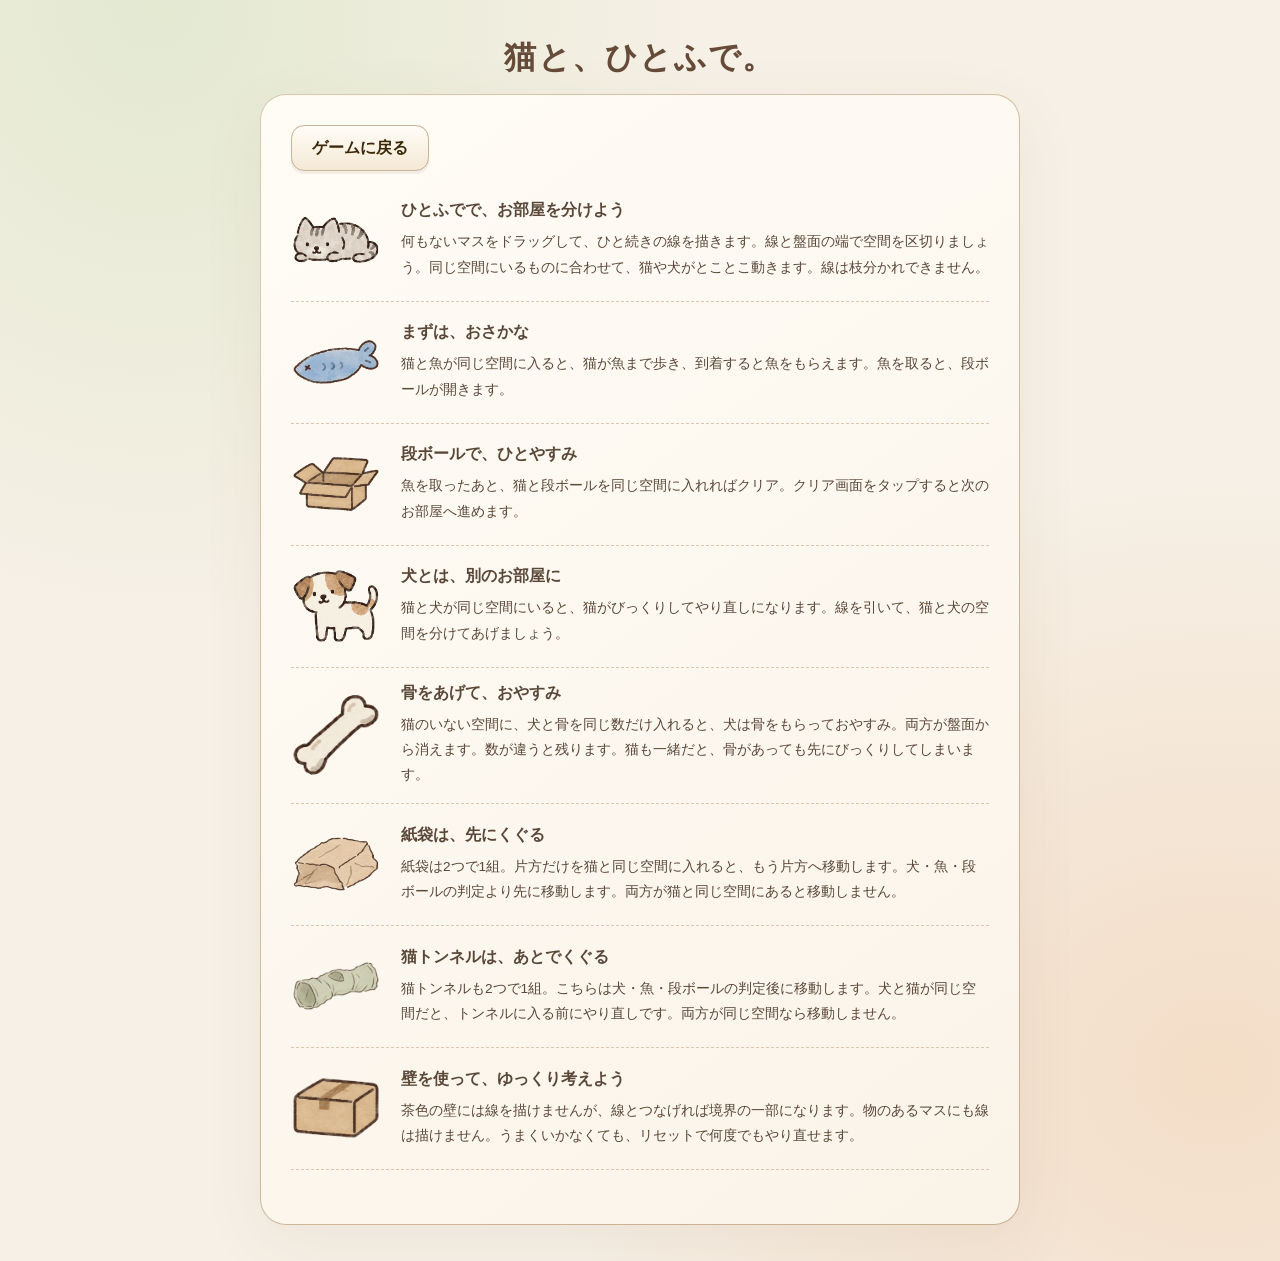
==== commit e4672c25: "Animate cat puzzle events and delay outcomes until arrival" ====
--- a/howto.html
+++ b/howto.html
@@ -4,7 +4,7 @@
   <meta charset="UTF-8">
   <meta name="viewport" content="width=device-width, initial-scale=1.0">
   <title>How to Play - Closed-Loop Cat</title>
-  <link rel="stylesheet" href="style.css"><link rel="stylesheet" href="cat-theme.css">
+  <link rel="stylesheet" href="style.css"><link rel="stylesheet" href="cat-theme.css?v=motion-5">
 </head>
 <body>
   <main class="page howto-page">
@@ -19,6 +19,6 @@
     </section>
   </main>
 
-  <script src="cat-howto.js"></script>
+  <script src="cat-howto.js?v=motion-5"></script>
 </body>
 </html>
--- a/cat-theme.css
+++ b/cat-theme.css
@@ -80,3 +80,5 @@
   .cat-caption { font-size: .62rem; letter-spacing: .06em; }
 }
 @media (prefers-reduced-motion: reduce) { *, *::before, *::after { transition: none !important; animation: none !important; } }
+
+.motion-caption { min-height: 1.5em; margin: 14px 0 0; text-align: center; font-size: .82rem; color: #8c705c; }
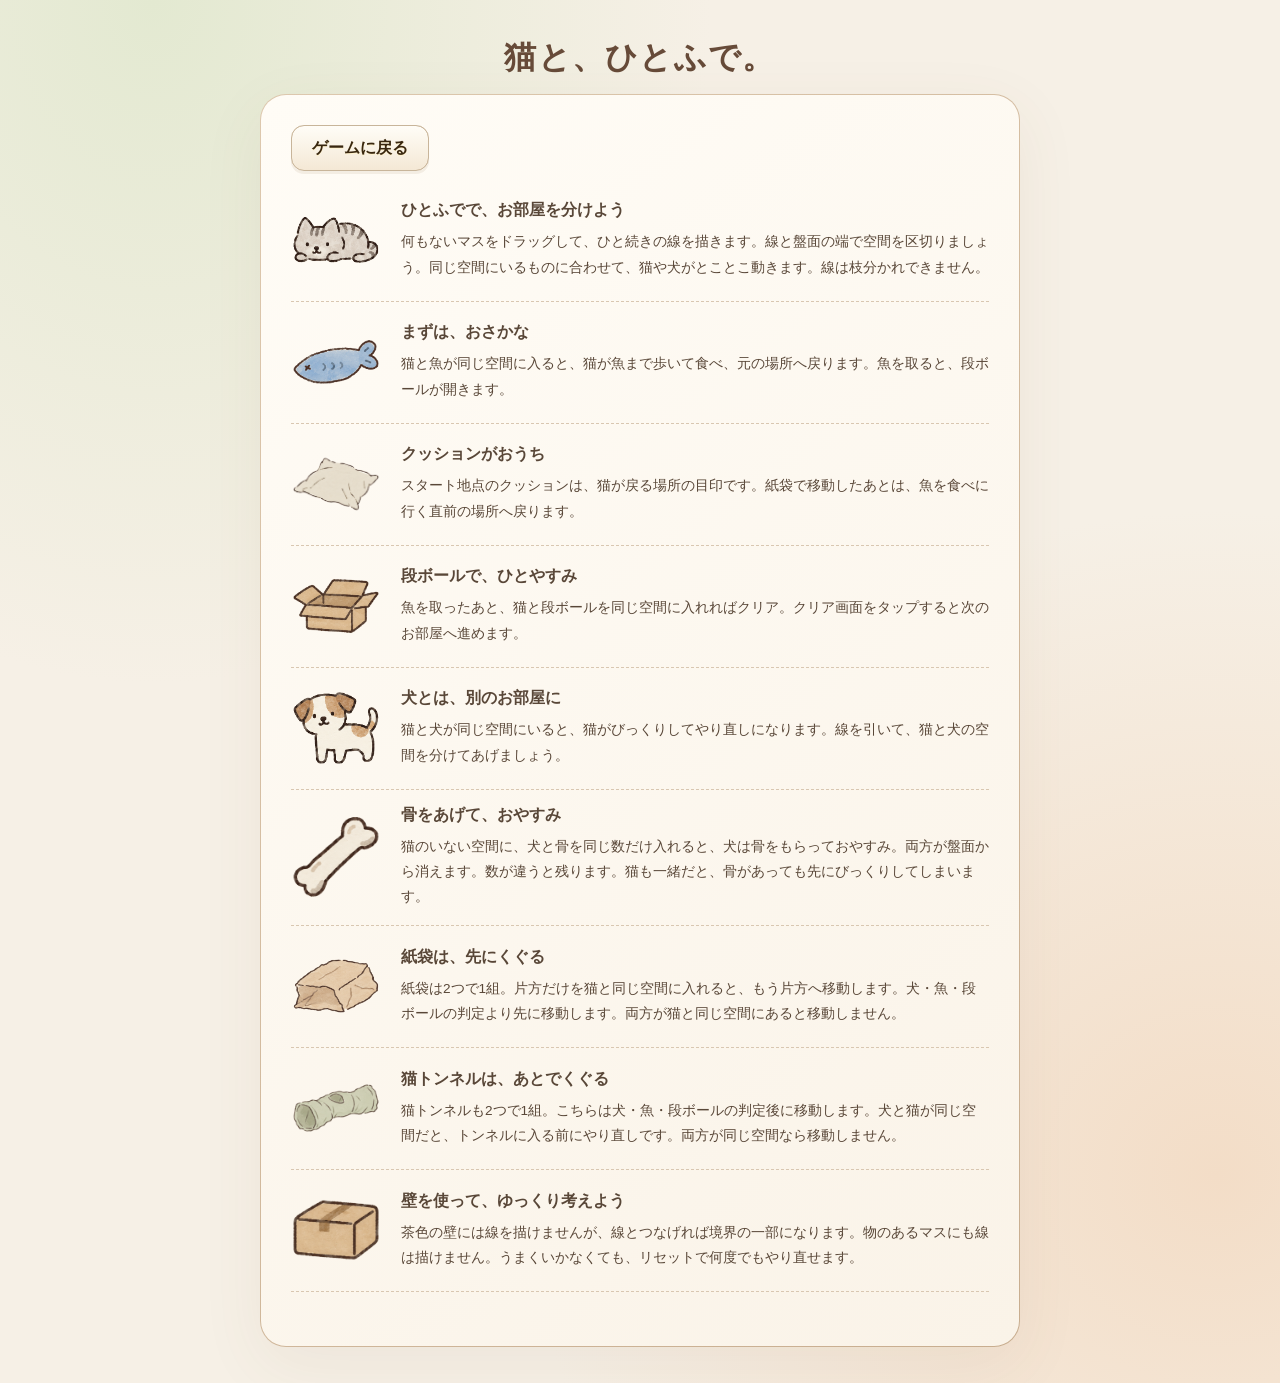
==== commit fe7641ce: "Return cats after fish visits and add a start cushion" ====
--- a/howto.html
+++ b/howto.html
@@ -19,6 +19,6 @@
     </section>
   </main>
 
-  <script src="cat-howto.js?v=motion-5"></script>
+  <script src="cat-howto.js?v=cat-return-6"></script>
 </body>
 </html>
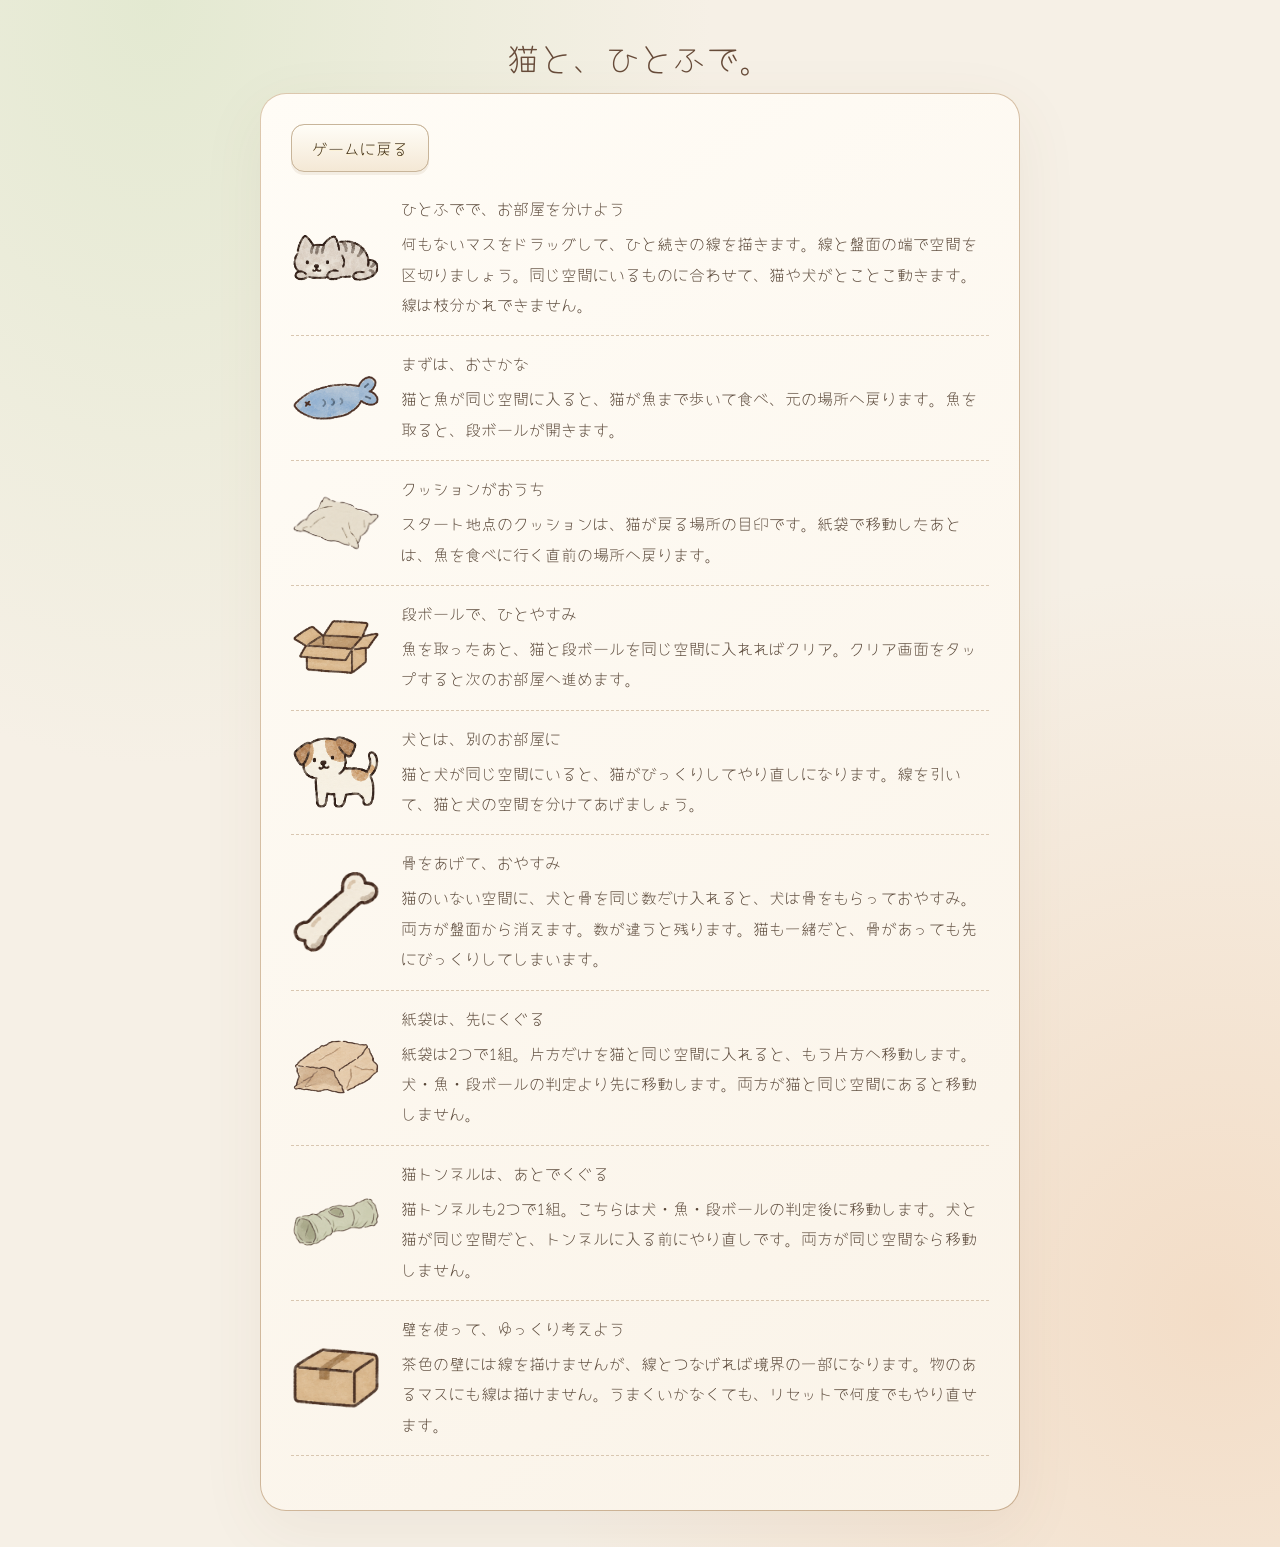
==== commit 5ee2fc3f: "Use bundled Yomogi handwriting font for the cozy cat theme" ====
--- a/howto.html
+++ b/howto.html
@@ -4,7 +4,8 @@
   <meta charset="UTF-8">
   <meta name="viewport" content="width=device-width, initial-scale=1.0">
   <title>How to Play - Closed-Loop Cat</title>
-  <link rel="stylesheet" href="style.css"><link rel="stylesheet" href="cat-theme.css?v=motion-5">
+  <link rel="preload" href="assets/fonts/yomogi/Yomogi-Regular.woff2" as="font" type="font/woff2" crossorigin>
+  <link rel="stylesheet" href="style.css"><link rel="stylesheet" href="cat-theme.css?v=font-6">
 </head>
 <body>
   <main class="page howto-page">
--- a/cat-theme.css
+++ b/cat-theme.css
@@ -1,4 +1,12 @@
+@font-face {
+  font-family: "Yomogi";
+  src: url("assets/fonts/yomogi/Yomogi-Regular.woff2") format("woff2");
+  font-style: normal;
+  font-weight: 400;
+  font-display: swap;
+}
 :root {
+  --cat-font: "Yomogi", "Yu Gothic", "Meiryo", sans-serif;
   color-scheme: light;
   --bg: #f6f0e6; --panel: #fffaf2; --panel-border: #d8c3ab;
   --text: #594738; --muted: #87705d; --accent: #86a18b;
@@ -12,20 +20,20 @@
   --cream-face: linear-gradient(#fffdf7, #f4e8d5);
   --frame-shadow: 0 3px 0 #bba18425, 0 10px 30px #96775610;
 }
-body { background: radial-gradient(ellipse at 12% 0%, #e3e9d1 0, transparent 35%), radial-gradient(ellipse at 95% 85%, #f3ddc7 0, transparent 40%), #f6f0e6; font-family: "Yu Gothic", "Meiryo", sans-serif; }
+body { background: radial-gradient(ellipse at 12% 0%, #e3e9d1 0, transparent 35%), radial-gradient(ellipse at 95% 85%, #f3ddc7 0, transparent 40%), #f6f0e6; font-family: var(--cat-font); }
 .page { padding: 36px 20px; }
 .game-panel { border-width: 1px; border-radius: 26px; box-shadow: 0 18px 65px #76553312; padding: 30px; }
 .game-panel::before, .game-panel::after, .game-canvas-shell::before, .game-canvas-shell::after { display: none; }
 .home-panel { max-width: 850px; }
 .home-layout { gap: 22px; }
 .home-copy { text-align: center; padding: 12px 0 0; }
-.home-copy h2, .page-title, .manager-title { color: #674b39; text-shadow: none; font-family: "Yu Gothic", "Meiryo", sans-serif; letter-spacing: .04em; font-weight: 800; }
+.home-copy h2, .page-title, .manager-title { color: #674b39; text-shadow: none; font-family: var(--cat-font); letter-spacing: .04em; font-weight: 800; }
 .home-copy h2 { font-size: clamp(1.9rem, 5.8vw, 3.25rem); }
 .home-copy .home-kicker { color: #8f9c7c; font-size: .7rem; letter-spacing: .23em; text-shadow: none; margin: 0 0 14px; }
 .home-copy p { font-size: .9rem; }
 .cat-room { position: relative; height: 300px; overflow: hidden; border: 1px solid #d8c6ac; border-radius: 18px; background: linear-gradient(0deg, transparent 65%, #f4ead9 65%), repeating-linear-gradient(90deg, #a98a6230 0 1px, transparent 1px 80px), repeating-linear-gradient(0deg, #ead5b7 0 58px, #cfb58d 59px, #e9d6b9 60px); }
 .room-window { position: absolute; top: 16px; left: 9%; width: 100px; height: 89px; background: linear-gradient(90deg, transparent 47%, #d1b394 47% 53%, transparent 53%), linear-gradient(0deg, #c7d6be 47%, #d1b394 47% 53%, #e3ebda 53%); border: 7px solid #c9ab8b; border-radius: 48px 48px 3px 3px; box-shadow: 20px 12px 40px #fffbe5; }
-.room-note { position: absolute; top: 22px; right: 10%; transform: rotate(4deg); color: #8e735c; background: #fff7e5; border: 1px solid #dfc8a6; padding: 13px 19px; font-family: Georgia, serif; font-size: 14px; line-height: 1.5; text-align: center; box-shadow: 3px 4px 0 #ae86651a; }
+.room-note { position: absolute; top: 22px; right: 10%; transform: rotate(4deg); color: #8e735c; background: #fff7e5; border: 1px solid #dfc8a6; padding: 13px 19px; font-family: var(--cat-font); font-size: 14px; line-height: 1.5; text-align: center; box-shadow: 3px 4px 0 #ae86651a; }
 .room-rug { position: absolute; width: 60%; height: 115px; bottom: 21px; left: 17%; border-radius: 50%; background: #d0d4b5; border: 7px double #f1ecd8; box-shadow: 0 6px 10px #95795720; }
 .room-loop { position: absolute; width: 62%; height: 134px; bottom: 24px; left: 12%; border: 4px solid #fffaf1; border-radius: 42px 28px 37px 22px; transform: rotate(-4deg); box-shadow: 0 0 0 3px #88b4ab, 0 0 18px #bde3d4; }
 .room-cat { position: absolute; width: 160px; height: 160px; bottom: 30px; left: 14%; object-fit: contain; transform: rotate(-5deg); }
@@ -58,7 +66,7 @@
 .cat-legend { display: flex; justify-content: center; flex-wrap: wrap; gap: 9px 20px; padding: 15px 0 0; font-size: .72rem; color: #8b735e; }
 .cat-legend span { display: inline-flex; align-items: center; gap: 5px; }
 .cat-legend img { width: 30px; height: 30px; object-fit: contain; }
-.cat-game-brand { margin: 0 0 15px; text-align: center; font-family: Georgia, serif; color: #876a52; font-size: 1.15rem; letter-spacing: .05em; }
+.cat-game-brand { margin: 0 0 15px; text-align: center; font-family: var(--cat-font); color: #876a52; font-size: 1.15rem; letter-spacing: .05em; }
 .cat-howto { display: grid; gap: 15px; margin: 24px 0; }
 .cat-howto article { display: grid; grid-template-columns: 90px 1fr; align-items: center; gap: 20px; border-bottom: 1px dashed #d9c7b1; padding-bottom: 16px; }
 .cat-howto img { width: 90px; height: 90px; object-fit: contain; }
@@ -82,3 +90,14 @@
 @media (prefers-reduced-motion: reduce) { *, *::before, *::after { transition: none !important; animation: none !important; } }
 
 .motion-caption { min-height: 1.5em; margin: 14px 0 0; text-align: center; font-size: .82rem; color: #8c705c; }
+
+/* Keep handwritten labels readable at small sizes; JSON stays monospaced. */
+button, input, select, .button-link,
+.manager-output-block h2, .manager-difficulty-header h2 { font-family: var(--cat-font); }
+.home-copy h2, .page-title, .manager-title { font-weight: 400; line-height: 1.35; }
+.home-copy p, .cat-howto p { font-size: 1rem; line-height: 1.9; }
+.cat-legend { font-size: .9rem; }
+.cat-caption { font-size: .85rem; }
+.room-note { font-size: 16px; }
+button, .button-link, .cat-howto h2 { font-weight: 400; }
+#startGameButton { font-size: 1.15rem; }
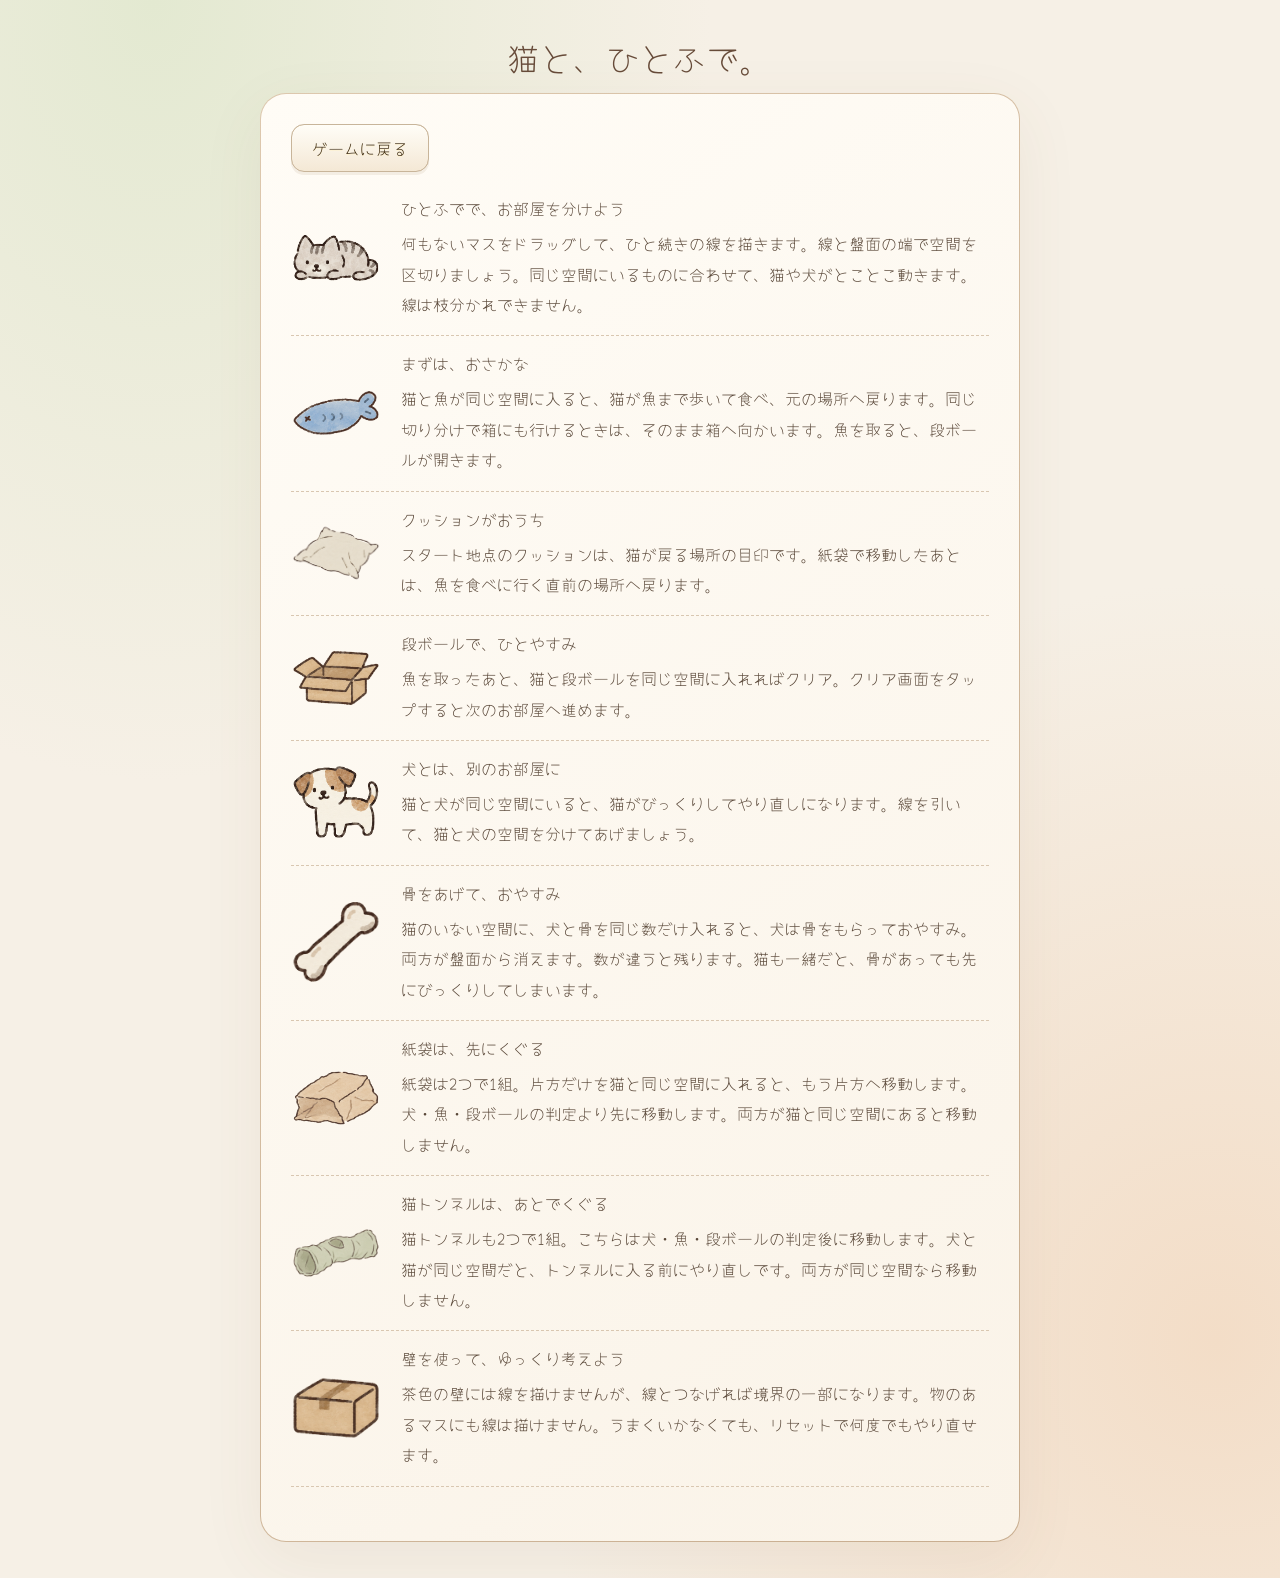
==== commit 0d9a7da2: "Go directly from fish to box when the same split clears" ====
--- a/howto.html
+++ b/howto.html
@@ -20,6 +20,6 @@
     </section>
   </main>
 
-  <script src="cat-howto.js?v=cat-return-6"></script>
+  <script src="cat-howto.js?v=direct-home-7"></script>
 </body>
 </html>
